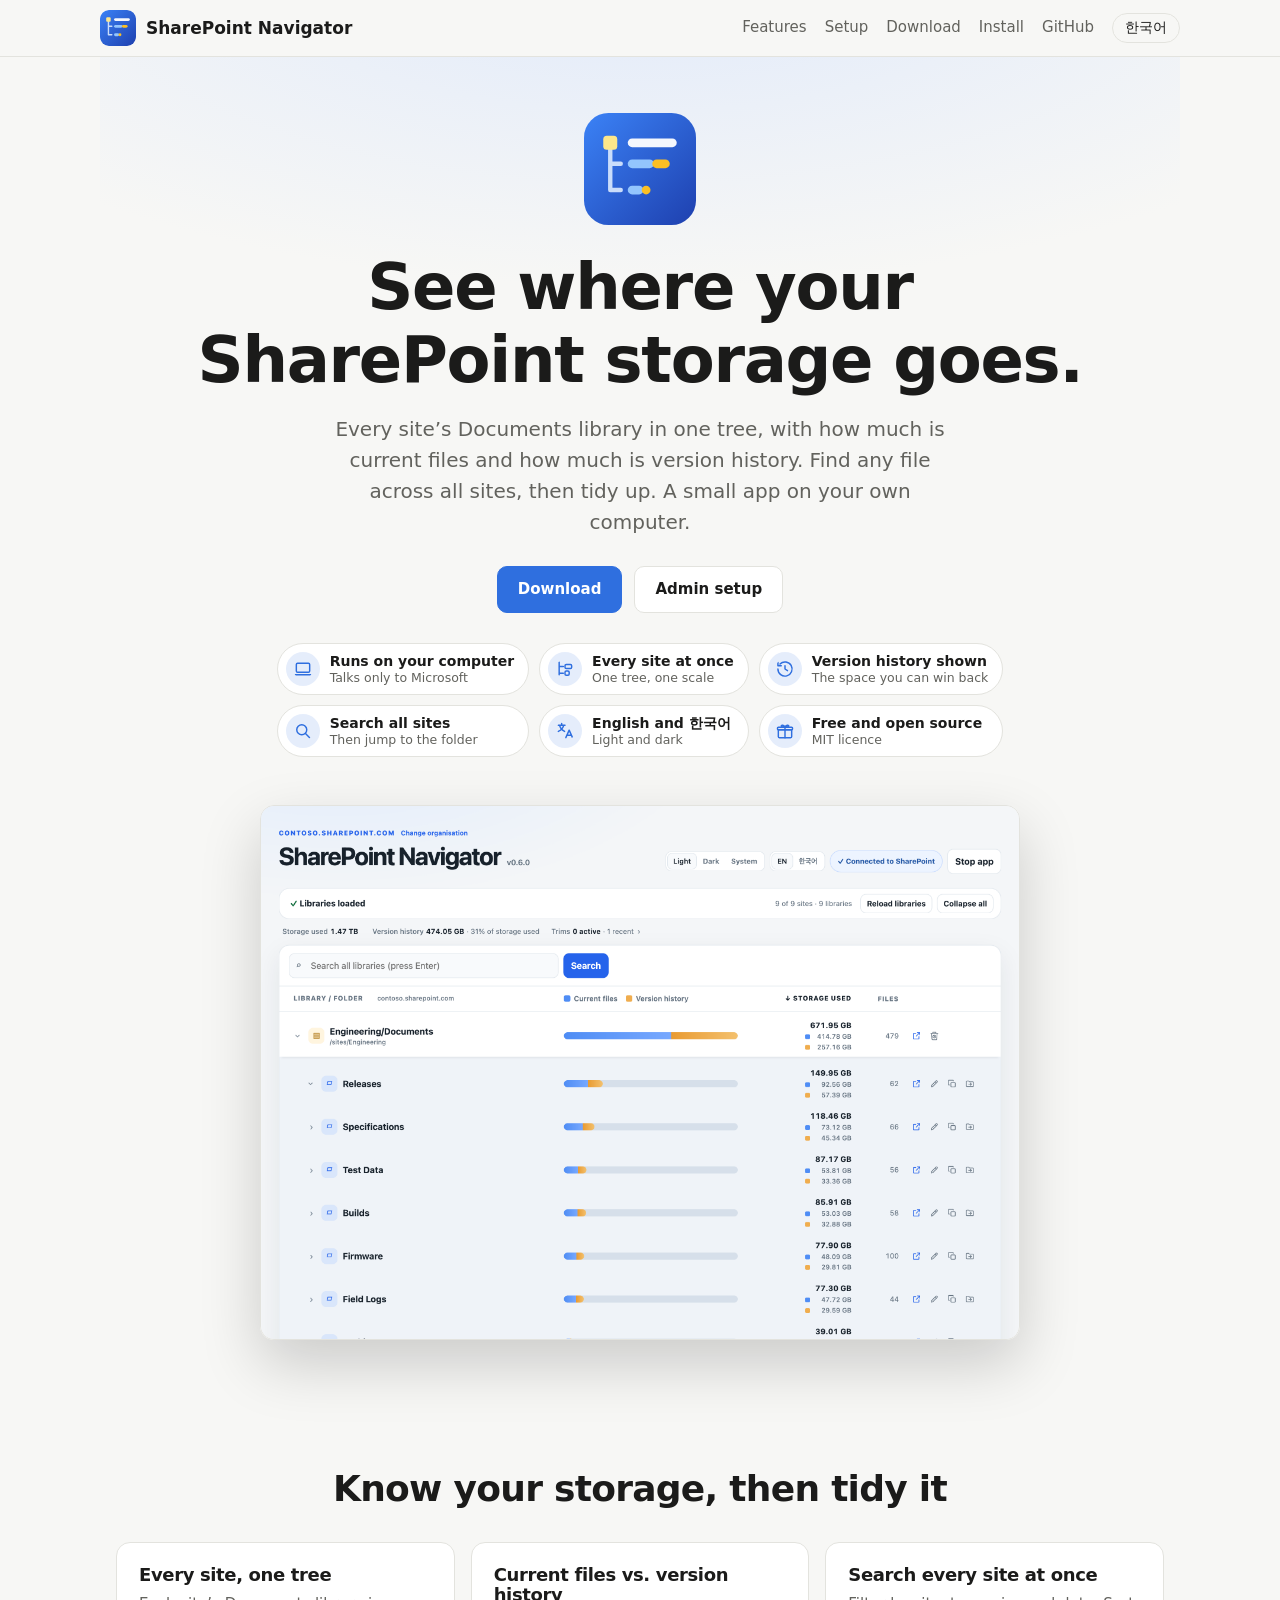
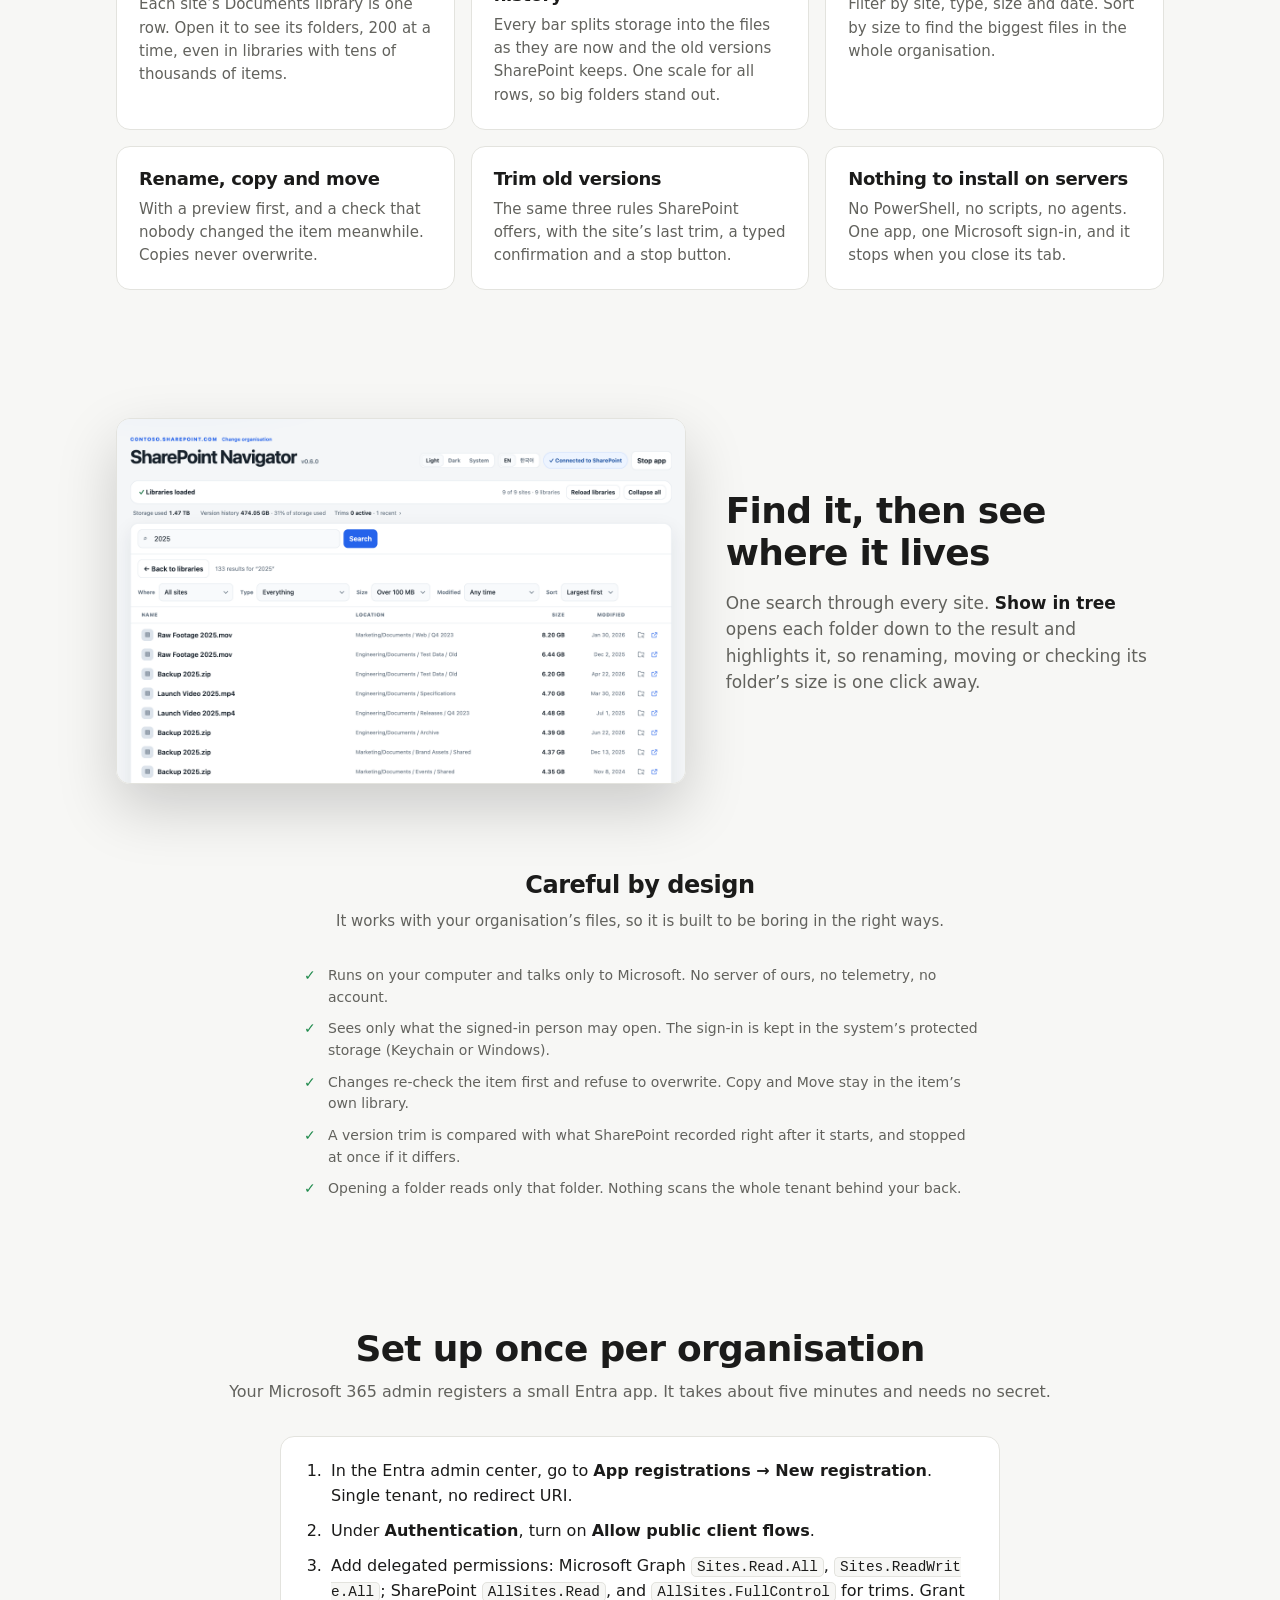
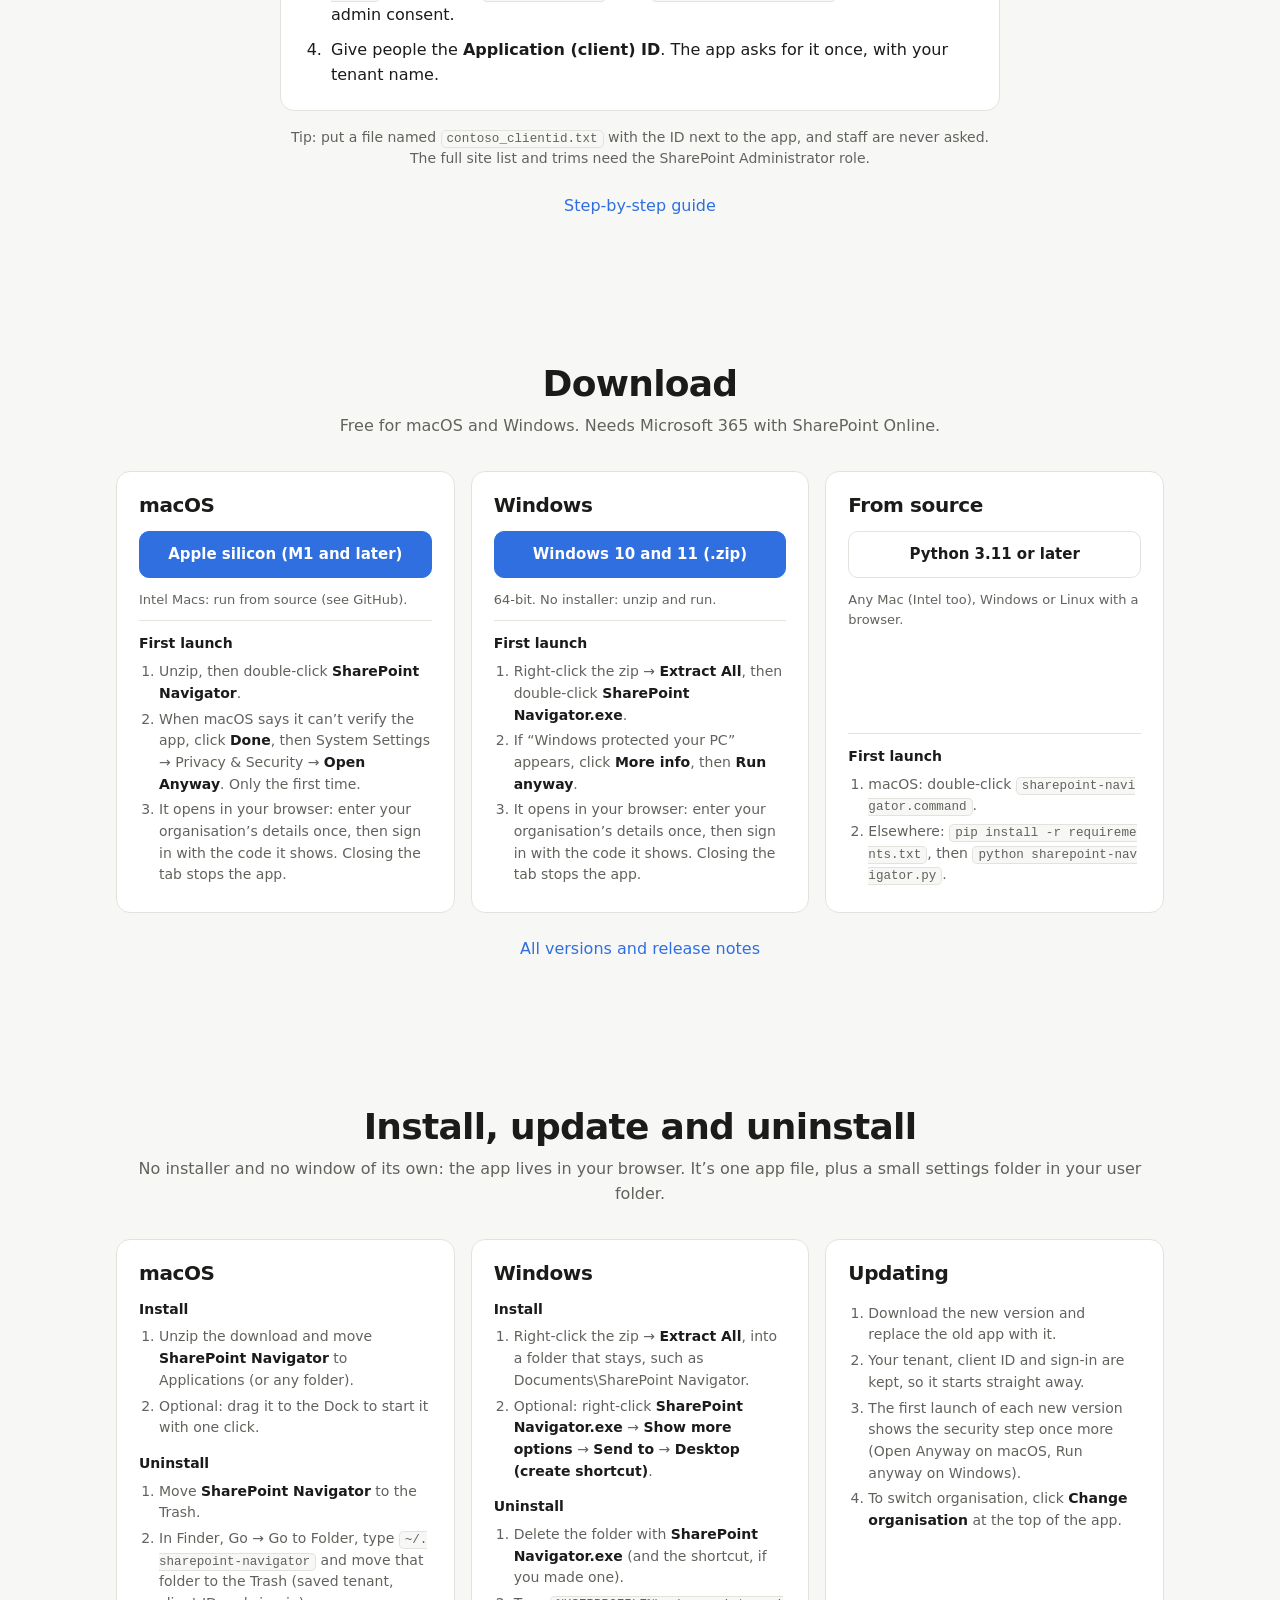
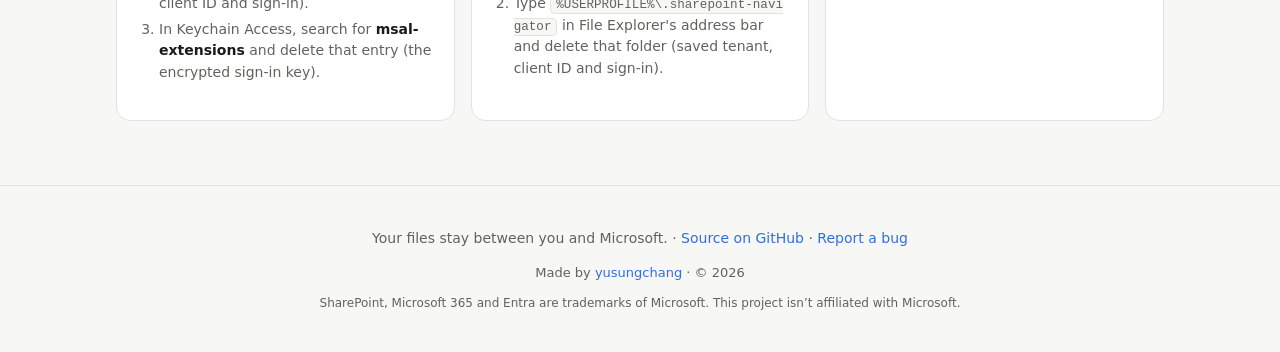
==== site/index.html @ 87d48cab "0.6.0: no terminal window; setup and sign-in in the browser; app icons The server starts first and s" ====
<!doctype html>
<html lang="en">
<head>
  <meta charset="utf-8">
  <meta name="viewport" content="width=device-width, initial-scale=1">
  <title>SharePoint Navigator — See where your SharePoint storage goes</title>
  <meta name="description" content="A free app for Microsoft 365 admins, for macOS and Windows. Browse every site's Documents library as one tree, see how much is version history, search all sites at once, and tidy up. Runs on your own computer.">
  <meta property="og:title" content="SharePoint Navigator">
  <meta property="og:description" content="See where your SharePoint storage goes.">
  <meta property="og:image" content="shots/tree.png">
  <link rel="icon" href="icon.svg" type="image/svg+xml">
  <link rel="apple-touch-icon" href="icon.png">
  <link rel="stylesheet" href="style.css">
</head>
<body>
  <!-- Text in two languages: each element carries its English text, and site.js swaps in Korean
       from its table when the visitor's language is Korean or they choose it. Light and dark
       follow the visitor's system, screenshots included (<picture> sources). -->
  <header class="top">
    <a class="brand" href="#">
      <img src="icon.svg" alt="" width="36" height="36">
      <span>SharePoint Navigator</span>
    </a>
    <nav>
      <a href="#features" data-t="nav.features">Features</a>
      <a href="#setup" data-t="nav.setup">Setup</a>
      <a href="#download" data-t="nav.download">Download</a>
      <a href="#install" data-t="nav.install">Install</a>
      <a href="https://github.com/yusungchang/sharepoint-navigator">GitHub</a>
      <button id="lang" class="lang" type="button" aria-label="Language">한국어</button>
    </nav>
  </header>

  <main>
    <section class="hero">
      <img class="hero-icon" src="icon.svg" alt="" width="112" height="112">
      <h1 data-t="hero.title">See where your<br>SharePoint storage goes.</h1>
      <p class="lead" data-t="hero.lead">Every site’s Documents library in one tree, with how much is current files and how much is version history. Find any file across all sites, then tidy up. A small app on your own computer.</p>
      <div class="cta">
        <a id="primary" class="button primary" href="#download"><span id="primary-label" data-t="hero.download">Download</span></a>
        <a class="button" href="#setup" data-t="hero.setup">Admin setup</a>
      </div>
      <p id="version" class="version" hidden></p>
      <div class="badges">
        <a class="badge" href="#privacy">
          <svg viewBox="0 0 24 24" aria-hidden="true"><rect x="4" y="5" width="16" height="11" rx="1.5"/><path d="M2.5 19h19"/></svg>
          <span><b data-t="b1.label">Runs on your computer</b><small data-t="b1.sub">Talks only to Microsoft</small></span>
        </a>
        <a class="badge" href="#features">
          <svg viewBox="0 0 24 24" aria-hidden="true"><path d="M5 4v15M5 9h5M5 17h5"/><rect x="12" y="6.5" width="8" height="5" rx="1.5"/><rect x="12" y="14.5" width="5" height="5" rx="1.5"/></svg>
          <span><b data-t="b2.label">Every site at once</b><small data-t="b2.sub">One tree, one scale</small></span>
        </a>
        <a class="badge" href="#features">
          <svg viewBox="0 0 24 24" aria-hidden="true"><path d="M3.5 12a8.5 8.5 0 1 0 2.5-6"/><path d="M3.5 4v4h4"/><path d="M12 8v4l3 2"/></svg>
          <span><b data-t="b3.label">Version history shown</b><small data-t="b3.sub">The space you can win back</small></span>
        </a>
        <a class="badge" href="#search">
          <svg viewBox="0 0 24 24" aria-hidden="true"><circle cx="10.5" cy="10.5" r="6"/><path d="M15 15l5 5"/></svg>
          <span><b data-t="b4.label">Search all sites</b><small data-t="b4.sub">Then jump to the folder</small></span>
        </a>
        <div class="badge">
          <svg viewBox="0 0 24 24" aria-hidden="true"><path d="M4 5h8M8 3v2M5.5 5c.5 3 3 6 6 7.5M10.5 5c-.6 3-3 6-6.5 7.5"/><path d="M13 20l4-9 4 9M14.5 17h5"/></svg>
          <span><b data-t="b5.label">English and 한국어</b><small data-t="b5.sub">Light and dark</small></span>
        </div>
        <a class="badge" href="https://github.com/yusungchang/sharepoint-navigator">
          <svg viewBox="0 0 24 24" aria-hidden="true"><rect x="4" y="10.5" width="16" height="9.5" rx="1"/><rect x="3" y="7.5" width="18" height="3" rx="1"/><path d="M12 7.5V20"/><path d="M12 7.5C10.8 4.6 7.5 4.3 7.5 6.1C7.5 7.4 10 7.5 12 7.5C14 7.5 16.5 7.4 16.5 6.1C16.5 4.3 13.2 4.6 12 7.5z"/></svg>
          <span><b data-t="b6.label">Free and open source</b><small data-t="b6.sub">MIT licence</small></span>
        </a>
      </div>
      <figure class="shot hero-shot">
        <picture>
          <source id="shot-tree-dark" srcset="shots/tree-dark.png" media="(prefers-color-scheme: dark)">
          <img id="shot-tree" src="shots/tree.png" alt="SharePoint Navigator with one library opened: each folder's storage split into current files and version history" width="2560" height="1800">
        </picture>
      </figure>
    </section>

    <section id="features" class="features">
      <h2 data-t="features.title">Know your storage, then tidy it</h2>
      <div class="grid">
        <article>
          <h3 data-t="f1.title">Every site, one tree</h3>
          <p data-t="f1.text">Each site’s Documents library is one row. Open it to see its folders, 200 at a time, even in libraries with tens of thousands of items.</p>
        </article>
        <article>
          <h3 data-t="f2.title">Current files vs. version history</h3>
          <p data-t="f2.text">Every bar splits storage into the files as they are now and the old versions SharePoint keeps. One scale for all rows, so big folders stand out.</p>
        </article>
        <article>
          <h3 data-t="f3.title">Search every site at once</h3>
          <p data-t="f3.text">Filter by site, type, size and date. Sort by size to find the biggest files in the whole organisation.</p>
        </article>
        <article>
          <h3 data-t="f4.title">Rename, copy and move</h3>
          <p data-t="f4.text">With a preview first, and a check that nobody changed the item meanwhile. Copies never overwrite.</p>
        </article>
        <article>
          <h3 data-t="f5.title">Trim old versions</h3>
          <p data-t="f5.text">The same three rules SharePoint offers, with the site’s last trim, a typed confirmation and a stop button.</p>
        </article>
        <article>
          <h3 data-t="f6.title">Nothing to install on servers</h3>
          <p data-t="f6.text">No PowerShell, no scripts, no agents. One app, one Microsoft sign-in, and it stops when you close its tab.</p>
        </article>
      </div>
    </section>

    <section id="search" class="showcase">
      <figure class="shot">
        <picture>
          <source id="shot-search-dark" srcset="shots/search-dark.png" media="(prefers-color-scheme: dark)">
          <img id="shot-search" src="shots/search.png" alt="Search results across all sites, files over 100 MB sorted by size" width="2560" height="1640">
        </picture>
      </figure>
      <div>
        <h2 data-t="search.title">Find it, then see where it lives</h2>
        <p data-t="search.text">One search through every site. <b>Show in tree</b> opens each folder down to the result and highlights it, so renaming, moving or checking its folder’s size is one click away.</p>
      </div>
    </section>

    <section id="privacy" class="security">
      <h2 data-t="sec.title">Careful by design</h2>
      <p class="sub" data-t="sec.sub">It works with your organisation’s files, so it is built to be boring in the right ways.</p>
      <ul class="checks">
        <li data-t="sec.c1">Runs on your computer and talks only to Microsoft. No server of ours, no telemetry, no account.</li>
        <li data-t="sec.c2">Sees only what the signed-in person may open. The sign-in is kept in the system’s protected storage (Keychain or Windows).</li>
        <li data-t="sec.c3">Changes re-check the item first and refuse to overwrite. Copy and Move stay in the item’s own library.</li>
        <li data-t="sec.c4">A version trim is compared with what SharePoint recorded right after it starts, and stopped at once if it differs.</li>
        <li data-t="sec.c5">Opening a folder reads only that folder. Nothing scans the whole tenant behind your back.</li>
      </ul>
    </section>

    <section id="setup" class="setup">
      <h2 data-t="setup.title">Set up once per organisation</h2>
      <p class="sub" data-t="setup.sub">Your Microsoft 365 admin registers a small Entra app. It takes about five minutes and needs no secret.</p>
      <ol class="setup-steps">
        <li data-t="setup.s1">In the Entra admin center, go to <b>App registrations → New registration</b>. Single tenant, no redirect URI.</li>
        <li data-t="setup.s2">Under <b>Authentication</b>, turn on <b>Allow public client flows</b>.</li>
        <li data-t="setup.s3">Add delegated permissions: Microsoft Graph <code>Sites.Read.All</code>, <code>Sites.ReadWrite.All</code>; SharePoint <code>AllSites.Read</code>, and <code>AllSites.FullControl</code> for trims. Grant admin consent.</li>
        <li data-t="setup.s4">Give people the <b>Application (client) ID</b>. The app asks for it once, with your tenant name.</li>
      </ol>
      <p class="setup-note" data-t="setup.note">Tip: put a file named <code>contoso_clientid.txt</code> with the ID next to the app, and staff are never asked. The full site list and trims need the SharePoint Administrator role.</p>
      <p class="all"><a href="https://github.com/yusungchang/sharepoint-navigator#set-up-the-entra-app-once-per-organisation" data-t="setup.more">Step-by-step guide</a></p>
    </section>

    <section id="download" class="download">
      <h2 data-t="download.title">Download</h2>
      <p class="sub" data-t="download.sub">Free for macOS and Windows. Needs Microsoft 365 with SharePoint Online.</p>
      <div class="platforms">
        <article id="mac">
          <h3>macOS</h3>
          <a class="button primary dl" href="https://github.com/yusungchang/sharepoint-navigator/releases/latest/download/SharePoint-Navigator-macOS-AppleSilicon.zip" data-t="dl.mac">Apple silicon (M1 and later)</a>
          <p class="note" data-t="dl.macNote">Intel Macs: run from source (see GitHub).</p>
          <div class="steps" data-os="mac">
            <h4 data-t="first.title">First launch</h4>
            <ol>
              <li data-t="first.mac1">Unzip, then double-click <b>SharePoint Navigator</b>.</li>
              <li data-t="first.mac2">When macOS says it can’t verify the app, click <b>Done</b>, then System Settings → Privacy &amp; Security → <b>Open Anyway</b>. Only the first time.</li>
              <li data-t="first.both">It opens in your browser: enter your organisation’s details once, then sign in with the code it shows. Closing the tab stops the app.</li>
            </ol>
          </div>
        </article>
        <article id="windows">
          <h3>Windows</h3>
          <a class="button primary dl" href="https://github.com/yusungchang/sharepoint-navigator/releases/latest/download/SharePoint-Navigator-Windows.zip" data-t="dl.win">Windows 10 and 11 (.zip)</a>
          <p class="note" data-t="dl.winNote">64-bit. No installer: unzip and run.</p>
          <div class="steps" data-os="windows">
            <h4 data-t="first.title">First launch</h4>
            <ol>
              <li data-t="first.win1">Right-click the zip → <b>Extract All</b>, then double-click <b>SharePoint Navigator.exe</b>.</li>
              <li data-t="first.win2">If “Windows protected your PC” appears, click <b>More info</b>, then <b>Run anyway</b>.</li>
              <li data-t="first.both">It opens in your browser: enter your organisation’s details once, then sign in with the code it shows. Closing the tab stops the app.</li>
            </ol>
          </div>
        </article>
        <article id="source">
          <h3 data-t="dl.sourceTitle">From source</h3>
          <a class="button" href="https://github.com/yusungchang/sharepoint-navigator#run-from-source" data-t="dl.source">Python 3.11 or later</a>
          <p class="note" data-t="dl.sourceNote">Any Mac (Intel too), Windows or Linux with a browser.</p>
          <div class="steps">
            <h4 data-t="first.title">First launch</h4>
            <ol>
              <li data-t="first.src1">macOS: double-click <code>sharepoint-navigator.command</code>.</li>
              <li data-t="first.src2">Elsewhere: <code>pip install -r requirements.txt</code>, then <code>python sharepoint-navigator.py</code>.</li>
            </ol>
          </div>
        </article>
      </div>
      <p class="all"><a href="https://github.com/yusungchang/sharepoint-navigator/releases" data-t="download.all">All versions and release notes</a></p>
    </section>

    <!-- Install, update, uninstall: there is no installer, so these are plain file steps. -->
    <section id="install" class="install">
      <h2 data-t="inst.title">Install, update and uninstall</h2>
      <p class="sub" data-t="inst.sub">No installer and no window of its own: the app lives in your browser. It’s one app file, plus a small settings folder in your user folder.</p>
      <div class="platforms">
        <article>
          <h3>macOS</h3>
          <div class="steps">
            <h4 data-t="inst.install">Install</h4>
            <ol>
              <li data-t="inst.mac1">Unzip the download and move <b>SharePoint Navigator</b> to Applications (or any folder).</li>
              <li data-t="inst.mac2">Optional: drag it to the Dock to start it with one click.</li>
            </ol>
            <h4 data-t="inst.uninstall">Uninstall</h4>
            <ol>
              <li data-t="inst.mac3">Move <b>SharePoint Navigator</b> to the Trash.</li>
              <li data-t="inst.mac4">In Finder, Go → Go to Folder, type <code>~/.sharepoint-navigator</code> and move that folder to the Trash (saved tenant, client ID and sign-in).</li>
              <li data-t="inst.mac5">In Keychain Access, search for <b>msal-extensions</b> and delete that entry (the encrypted sign-in key).</li>
            </ol>
          </div>
        </article>
        <article>
          <h3>Windows</h3>
          <div class="steps">
            <h4 data-t="inst.install">Install</h4>
            <ol>
              <li data-t="inst.win1">Right-click the zip → <b>Extract All</b>, into a folder that stays, such as Documents\SharePoint Navigator.</li>
              <li data-t="inst.win2">Optional: right-click <b>SharePoint Navigator.exe</b> → <b>Show more options</b> → <b>Send to</b> → <b>Desktop (create shortcut)</b>.</li>
            </ol>
            <h4 data-t="inst.uninstall">Uninstall</h4>
            <ol>
              <li data-t="inst.win3">Delete the folder with <b>SharePoint Navigator.exe</b> (and the shortcut, if you made one).</li>
              <li data-t="inst.win4">Type <code>%USERPROFILE%\.sharepoint-navigator</code> in File Explorer's address bar and delete that folder (saved tenant, client ID and sign-in).</li>
            </ol>
          </div>
        </article>
        <article>
          <h3 data-t="inst.updateTitle">Updating</h3>
          <div class="steps">
            <ol>
              <li data-t="inst.up1">Download the new version and replace the old app with it.</li>
              <li data-t="inst.up2">Your tenant, client ID and sign-in are kept, so it starts straight away.</li>
              <li data-t="inst.up3">The first launch of each new version shows the security step once more (Open Anyway on macOS, Run anyway on Windows).</li>
              <li data-t="inst.up4">To switch organisation, click <b>Change organisation</b> at the top of the app.</li>
            </ol>
          </div>
        </article>
      </div>
    </section>
  </main>

  <footer>
    <p><span data-t="footer.text">Your files stay between you and Microsoft.</span> · <a href="https://github.com/yusungchang/sharepoint-navigator" data-t="footer.source">Source on GitHub</a> · <a href="https://github.com/yusungchang/sharepoint-navigator/issues/new" data-t="footer.bug">Report a bug</a></p>
    <p class="author"><span data-t="footer.author">Made by</span> <a href="https://www.linkedin.com/in/yusungchang/" rel="author">yusungchang</a> · © 2026</p>
    <p class="fine" data-t="footer.tm">SharePoint, Microsoft 365 and Entra are trademarks of Microsoft. This project isn’t affiliated with Microsoft.</p>
  </footer>

  <!-- Shown after a download link is clicked: the download starts, and this says what comes next. -->
  <dialog id="after" class="after">
    <h3 data-t="after.title">Your download has started</h3>
    <p class="sub-left" data-t="after.text">The app isn’t signed with a paid certificate yet, so the first time you open it:</p>
    <div id="after-steps"></div>
    <form method="dialog"><button class="button primary" data-t="after.close">Got it</button></form>
  </dialog>

  <script src="site.js"></script>
</body>
</html>
---- site/style.css ----
/* SharePoint Navigator product page. Same design as the PDF Epsilon page; light and dark follow the system. */
:root {
  --bg: #f7f7f5;
  --panel: #ffffff;
  --ink: #1b1b1a;
  --muted: #62625d;
  --line: #e3e3de;
  --accent: #2f6fdf;
  --accent-ink: #ffffff;
  --good: #1f8a4c;
  --hero: radial-gradient(1200px 500px at 50% -120px, #dfe9fb 0%, transparent 70%);
  color-scheme: light;
}
@media (prefers-color-scheme: dark) {
  :root {
    --bg: #131312;
    --panel: #1d1d1c;
    --ink: #ededea;
    --muted: #a3a39d;
    --line: #2f2f2d;
    --accent: #6a9cf5;
    --accent-ink: #0d1424;
    --good: #4cc27f;
    --hero: radial-gradient(1200px 500px at 50% -120px, #1b2740 0%, transparent 70%);
    color-scheme: dark;
  }
}

* { box-sizing: border-box; }
html { scroll-behavior: smooth; }
body {
  margin: 0; background: var(--bg); color: var(--ink);
  font: 16px/1.55 -apple-system, BlinkMacSystemFont, "Segoe UI", system-ui, "Apple SD Gothic Neo", "Malgun Gothic", Ubuntu, sans-serif;
  -webkit-font-smoothing: antialiased;
}
/* Korean wraps between words, not inside them. */
:lang(ko) { word-break: keep-all; overflow-wrap: break-word; }
a { color: var(--accent); text-decoration: none; }
a:hover { text-decoration: underline; }
code { font: 0.9em ui-monospace, SFMono-Regular, Menlo, Consolas, monospace; background: var(--bg); border: 1px solid var(--line); border-radius: 5px; padding: 1px 5px; word-break: break-all; }

.top {
  position: sticky; top: 0; z-index: 10; display: flex; align-items: center; justify-content: space-between;
  padding: 10px max(16px, calc((100vw - 1080px) / 2)); background: color-mix(in srgb, var(--bg) 85%, transparent);
  backdrop-filter: saturate(1.4) blur(12px); -webkit-backdrop-filter: saturate(1.4) blur(12px); border-bottom: 1px solid var(--line);
}
.brand { display: flex; align-items: center; gap: 10px; color: var(--ink); font-weight: 650; font-size: 17px; }
.brand:hover { text-decoration: none; }
.top nav { display: flex; align-items: center; gap: 18px; font-size: 15px; }
.top nav a { color: var(--muted); }
.top nav a:hover { color: var(--ink); text-decoration: none; }
.lang {
  font: inherit; font-size: 14px; color: var(--ink); background: none; border: 1px solid var(--line);
  border-radius: 999px; padding: 3px 12px; cursor: pointer;
}
.lang:hover { border-color: var(--accent); }

main { max-width: 1080px; margin: 0 auto; padding: 0 16px; }
section { padding: 64px 0; }
h1, h2, h3 { letter-spacing: -0.02em; line-height: 1.15; }
h2 { font-size: clamp(26px, 4vw, 36px); margin: 0 0 10px; text-align: center; }
.sub { color: var(--muted); text-align: center; margin: 0 0 32px; }

.hero { text-align: center; padding-top: 56px; background: var(--hero); margin: 0 -16px; padding-left: 16px; padding-right: 16px; }
.hero-icon { width: 112px; height: 112px; }
.hero h1 { font-size: clamp(36px, 6.5vw, 64px); margin: 18px 0 16px; }
.lead { font-size: clamp(17px, 2.2vw, 20px); color: var(--muted); max-width: 640px; margin: 0 auto 28px; }
.cta { display: flex; gap: 12px; justify-content: center; flex-wrap: wrap; }
.button {
  display: inline-flex; align-items: center; justify-content: center; gap: 8px; padding: 11px 20px; border-radius: 10px;
  border: 1px solid var(--line); background: var(--panel); color: var(--ink); font-weight: 600; font-size: 15px;
}
.button:hover { text-decoration: none; border-color: var(--accent); }
.button.primary { background: var(--accent); border-color: var(--accent); color: var(--accent-ink); }
.button.primary:hover { filter: brightness(1.08); }
.version { color: var(--muted); font-size: 14px; margin: 14px 0 0; }
/* Six badges: two even rows of three; on narrow screens they wrap freely. */
.badges { display: grid; grid-template-columns: repeat(3, max-content); justify-content: center; gap: 10px; margin: 30px auto 0; }
@media (max-width: 820px) { .badges { display: flex; flex-wrap: wrap; } }
.badge {
  display: flex; align-items: center; gap: 10px; padding: 8px 14px 8px 8px; text-align: left;
  background: var(--panel); border: 1px solid var(--line); border-radius: 999px; color: var(--ink);
}
a.badge:hover { text-decoration: none; border-color: var(--accent); }
.badge svg {
  flex: none; width: 34px; height: 34px; padding: 7px; border-radius: 50%;
  background: color-mix(in srgb, var(--accent) 12%, transparent); color: var(--accent);
  fill: none; stroke: currentColor; stroke-width: 1.75; stroke-linecap: round; stroke-linejoin: round;
}
.badge svg .cut { stroke: color-mix(in srgb, var(--accent) 12%, var(--panel)); stroke-width: 4.5; }
.badge span { display: flex; flex-direction: column; line-height: 1.25; }
.badge b { font-size: 14px; font-weight: 650; }
.badge small { font-size: 12.5px; color: var(--muted); }
.shot { margin: 0; }
.shot img { display: block; width: 100%; height: auto; border-radius: 14px; border: 1px solid var(--line); box-shadow: 0 24px 60px rgba(0, 0, 0, .18); }
.hero-shot { max-width: 760px; margin: 48px auto 0; }

.grid { display: grid; grid-template-columns: repeat(3, minmax(0, 1fr)); gap: 16px; margin-top: 32px; }
.grid article { background: var(--panel); border: 1px solid var(--line); border-radius: 14px; padding: 22px; }
.grid h3 { margin: 0 0 8px; font-size: 18px; }
.grid p { margin: 0; color: var(--muted); font-size: 15px; }

.numbers { display: grid; grid-template-columns: repeat(4, minmax(0, 1fr)); gap: 16px; }
.numbers div { background: var(--panel); border: 1px solid var(--line); border-radius: 14px; padding: 20px; text-align: center; }
.numbers strong { display: block; font-size: 34px; color: var(--good); letter-spacing: -0.02em; font-variant-numeric: tabular-nums; }
.numbers span { color: var(--muted); font-size: 14px; }

/* Supporting evidence, quieter than the sections above it. */
.security { padding-top: 24px; }
.security h2 { font-size: clamp(20px, 2.6vw, 24px); }
.security .sub { font-size: 15px; max-width: 640px; margin-left: auto; margin-right: auto; }
.security .numbers div { padding: 14px; background: transparent; }
.security .numbers strong { color: var(--ink); font-size: 22px; }
.security .numbers span { font-size: 13px; }
.security .checks { font-size: 14px; margin-top: 20px; }
.checks { list-style: none; padding: 0; margin: 28px auto 0; max-width: 680px; display: grid; gap: 10px; }
.checks li { position: relative; padding-left: 28px; color: var(--muted); }
.checks li::before { content: "✓"; position: absolute; left: 4px; color: var(--good); font-weight: 700; }
.showcase { display: grid; grid-template-columns: 1.3fr 1fr; gap: 40px; align-items: center; }
.showcase h2 { text-align: left; }
.showcase p { color: var(--muted); font-size: 17px; }

.platforms { display: grid; grid-template-columns: repeat(3, minmax(0, 1fr)); gap: 16px; }
.platforms article { background: var(--panel); border: 1px solid var(--line); border-radius: 14px; padding: 22px; display: flex; flex-direction: column; gap: 10px; }
.platforms article.mine { border-color: var(--accent); box-shadow: 0 0 0 1px var(--accent); }
.platforms h3 { margin: 0 0 4px; font-size: 20px; }
.platforms .button { width: 100%; }
.note { color: var(--muted); font-size: 13px; margin: 2px 0 0; }
.steps { border-top: 1px solid var(--line); padding-top: 12px; margin-top: auto; font-size: 14px; }
.steps h4 { margin: 0 0 6px; font-size: 14px; }
.steps ol, .after ol { margin: 0; padding-left: 20px; color: var(--muted); }
.steps li, .after li { margin: 4px 0; }
.steps b, .after b { color: var(--ink); }
.after {
  max-width: 460px; width: calc(100% - 32px); border: 1px solid var(--line); border-radius: 16px;
  background: var(--panel); color: var(--ink); padding: 24px; box-shadow: 0 30px 80px rgba(0, 0, 0, .35);
}
.after::backdrop { background: rgba(0, 0, 0, .45); }
.after h3 { margin: 0 0 6px; font-size: 20px; }
.after .sub-left { color: var(--muted); margin: 0 0 14px; font-size: 15px; }
.after ol { font-size: 15px; }
.after form { margin: 20px 0 0; text-align: right; }
details { border-top: 1px solid var(--line); padding-top: 10px; margin-top: auto; font-size: 14px; }
summary { cursor: pointer; font-weight: 600; }
details p { color: var(--muted); margin: 8px 0 0; }
.all { text-align: center; margin-top: 24px; }

.author { margin: 6px 0 0; font-size: 13px; }
footer { border-top: 1px solid var(--line); text-align: center; color: var(--muted); font-size: 14px; padding: 28px 16px 40px; }

@media (max-width: 860px) {
  .grid, .platforms { grid-template-columns: 1fr; }
  .numbers { grid-template-columns: repeat(2, minmax(0, 1fr)); }
  .showcase { grid-template-columns: 1fr; }
  .top nav a:not([href^="https"]) { display: none; }
}
@media (max-width: 480px) {
  .numbers { grid-template-columns: 1fr; }
  .top nav { gap: 12px; }
}

/* ---- SharePoint Navigator additions ---- */
.shot picture { display: block; }
.brand img { border-radius: 9px; }
/* Admin setup: a numbered list in a card, centred like the other sections. */
.setup-steps {
  max-width: 720px; margin: 0 auto; padding: 22px 22px 22px 46px; background: var(--panel);
  border: 1px solid var(--line); border-radius: 14px; display: grid; gap: 10px;
}
.setup-steps li { padding-left: 4px; }
.setup-steps b { font-weight: 650; }
.setup-note { max-width: 720px; margin: 16px auto 0; color: var(--muted); font-size: 14px; text-align: center; }
.download .sub { margin-bottom: 32px; }
.fine { margin: 10px 0 0; font-size: 12px; }
/* Install / uninstall cards: steps start at the top (download cards push them to the bottom). */
.install .steps { border-top: 0; padding-top: 0; margin-top: 0; }
.install .steps h4 + ol { margin-bottom: 14px; }
.showcase b { color: var(--ink); font-weight: 650; }
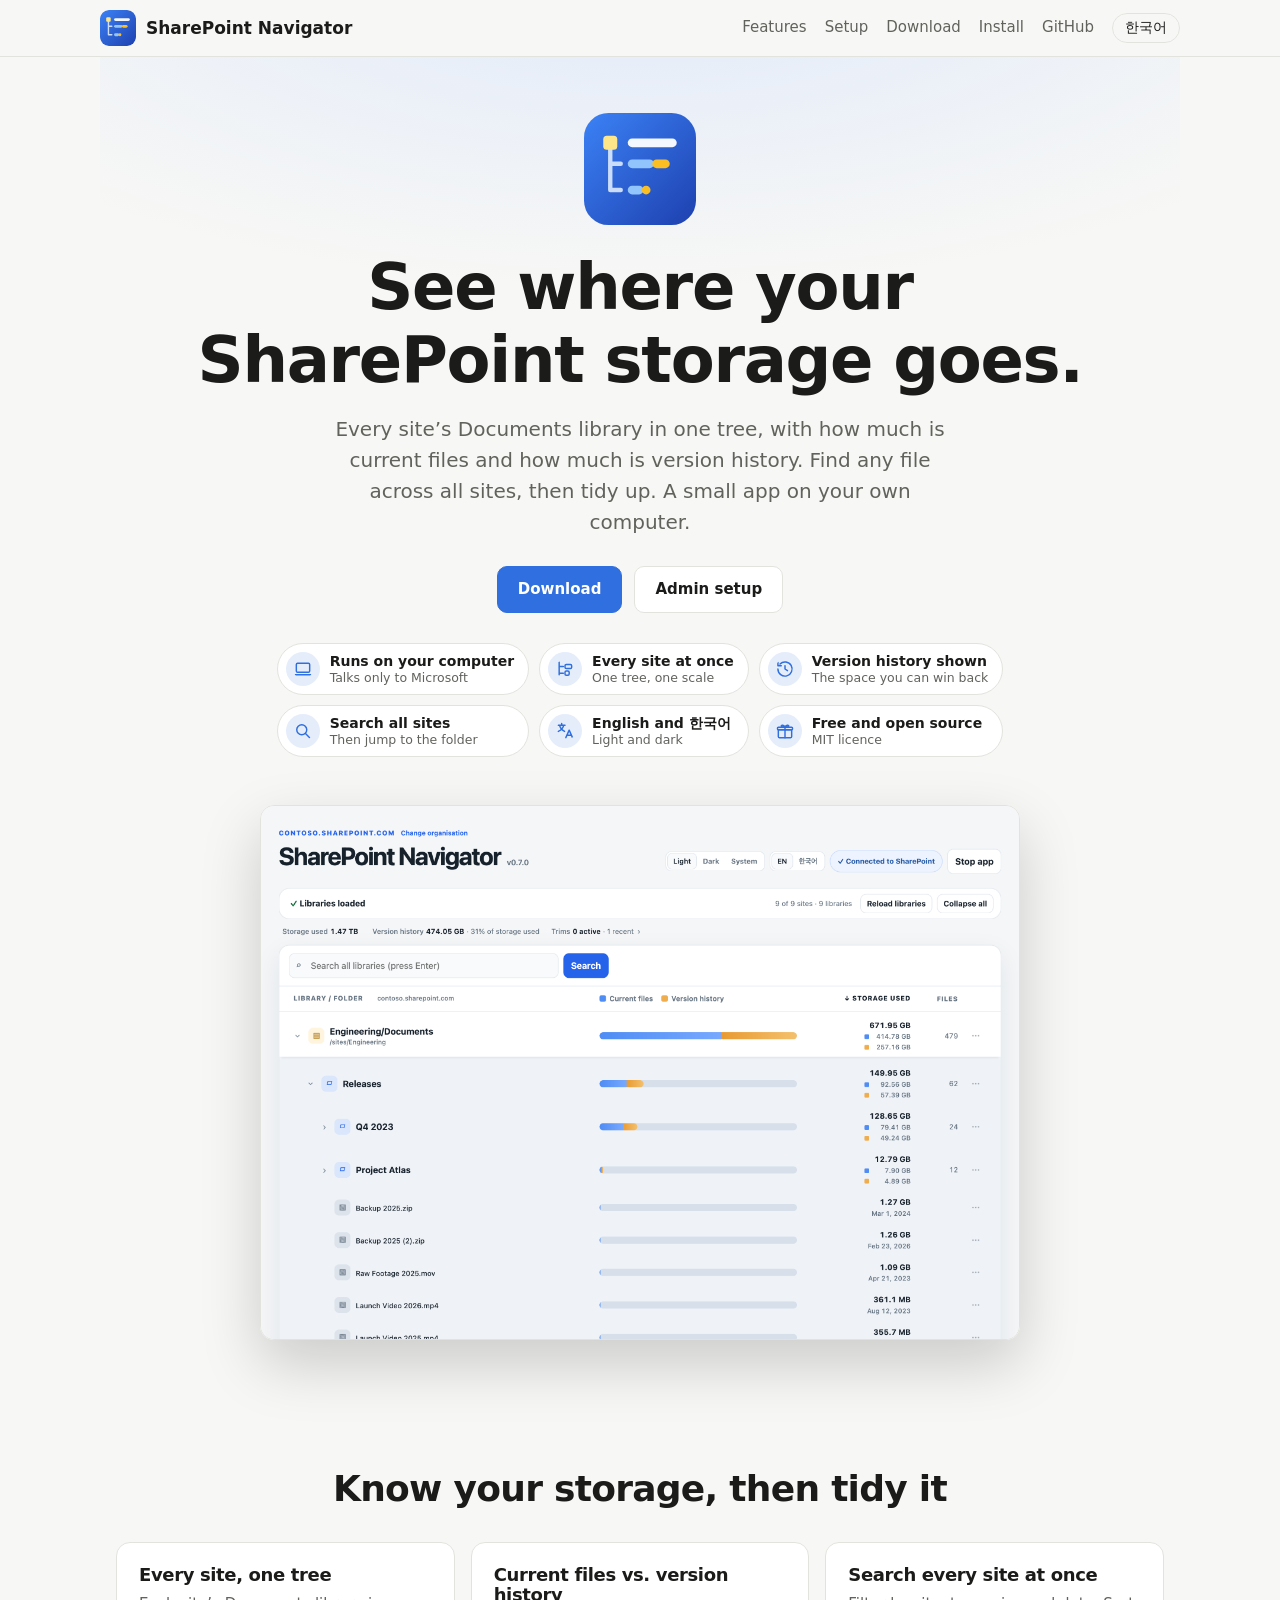
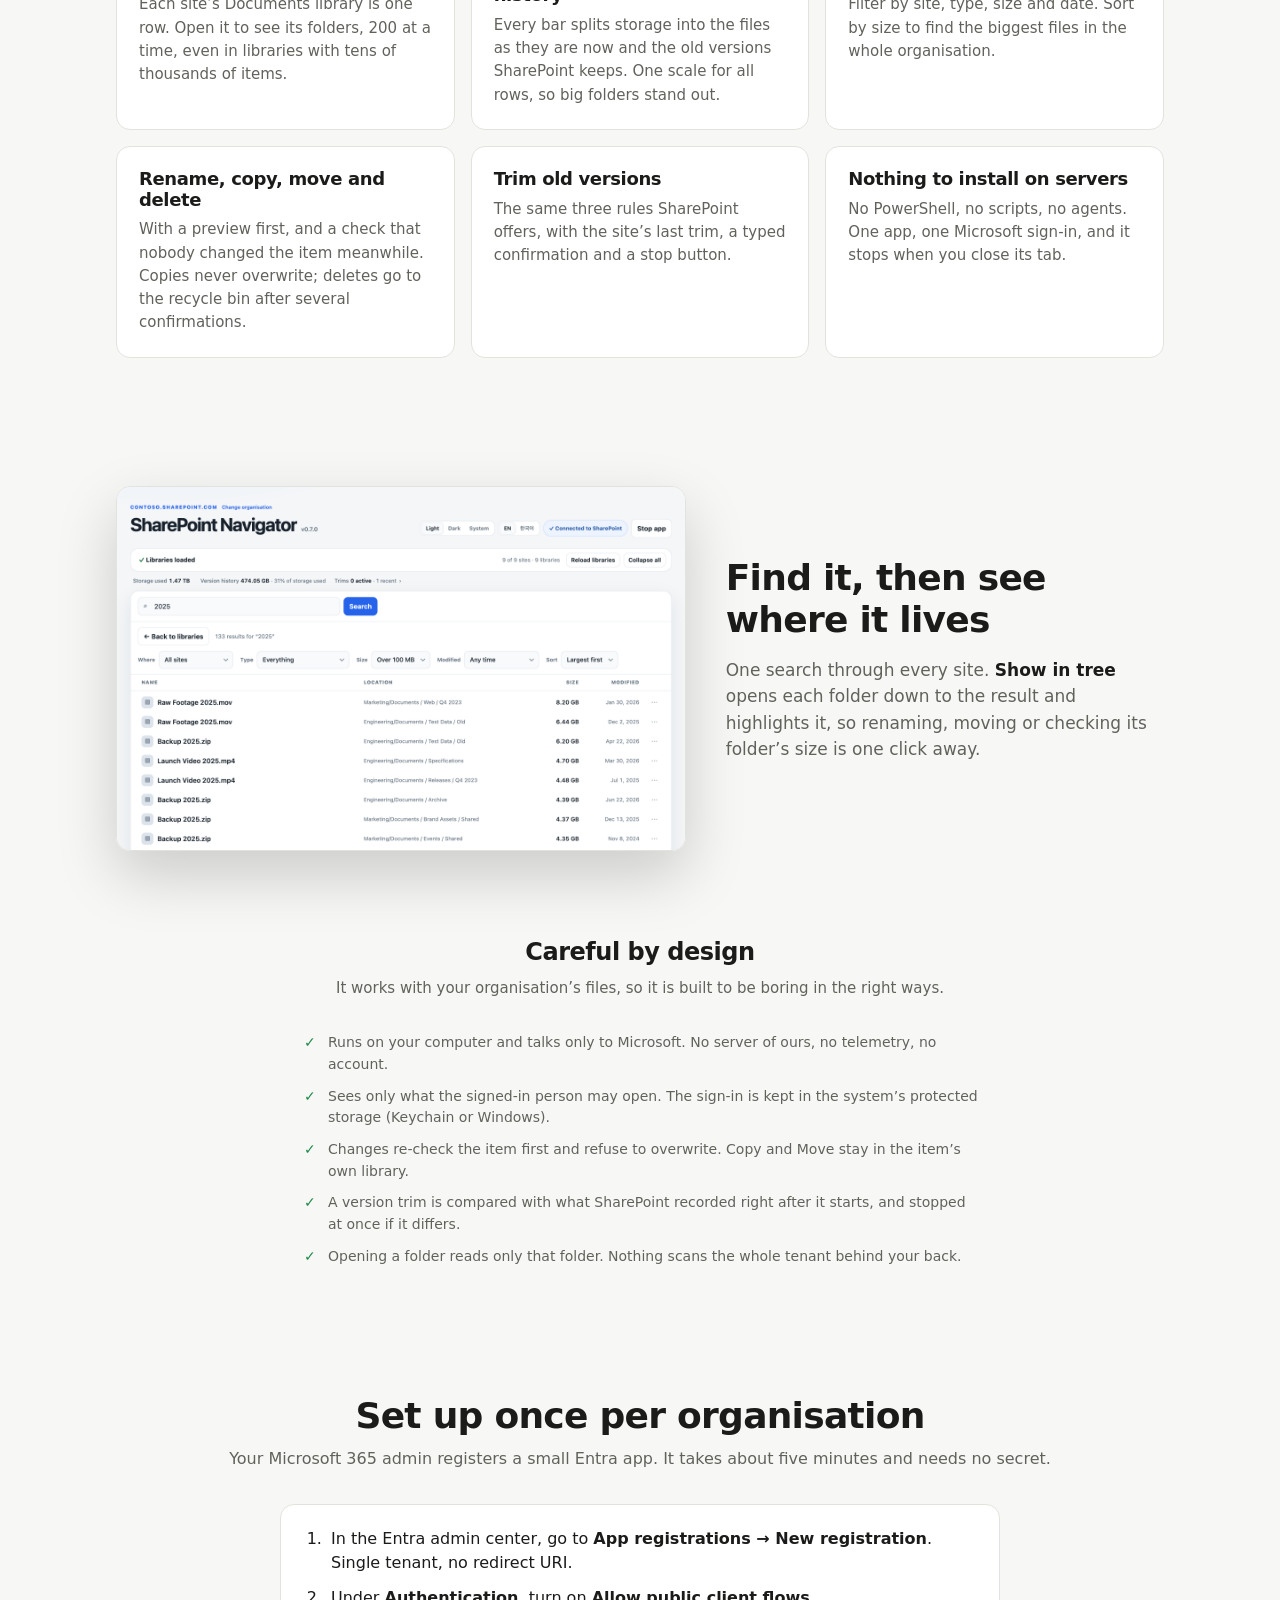
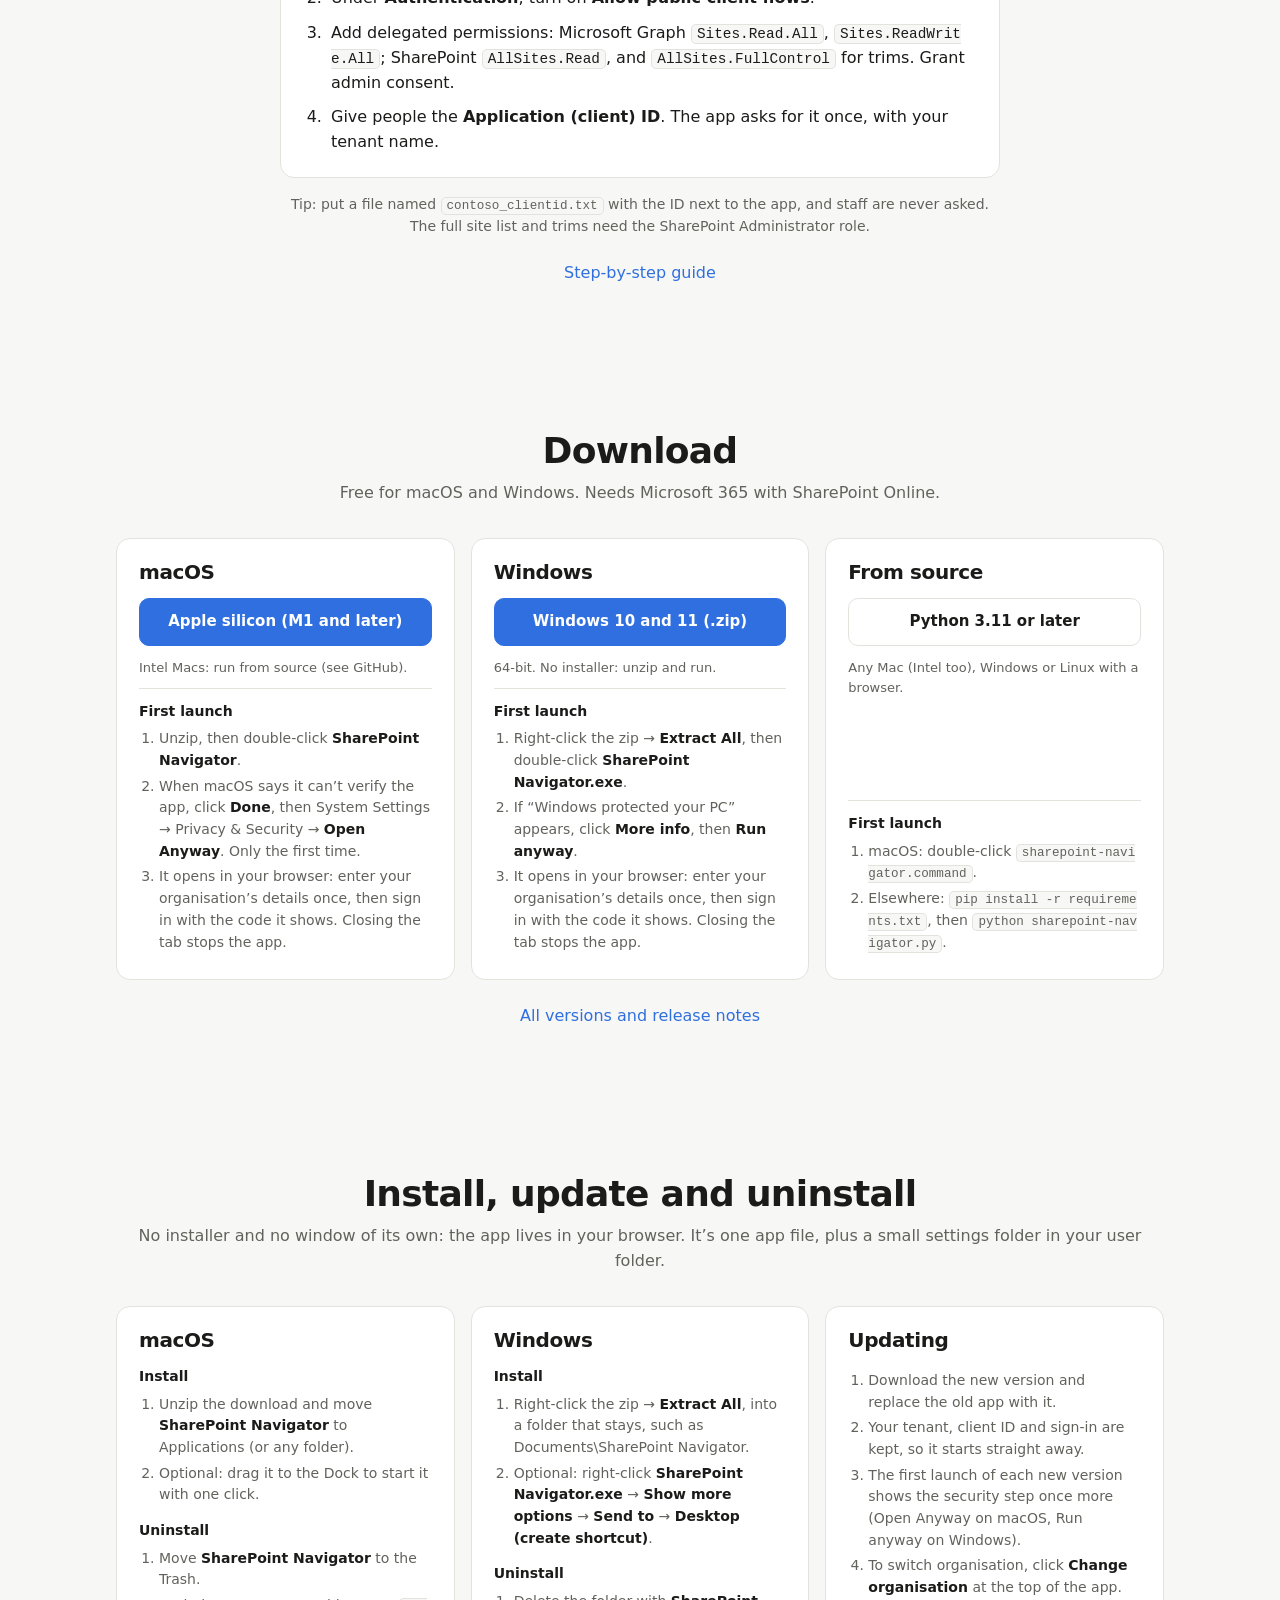
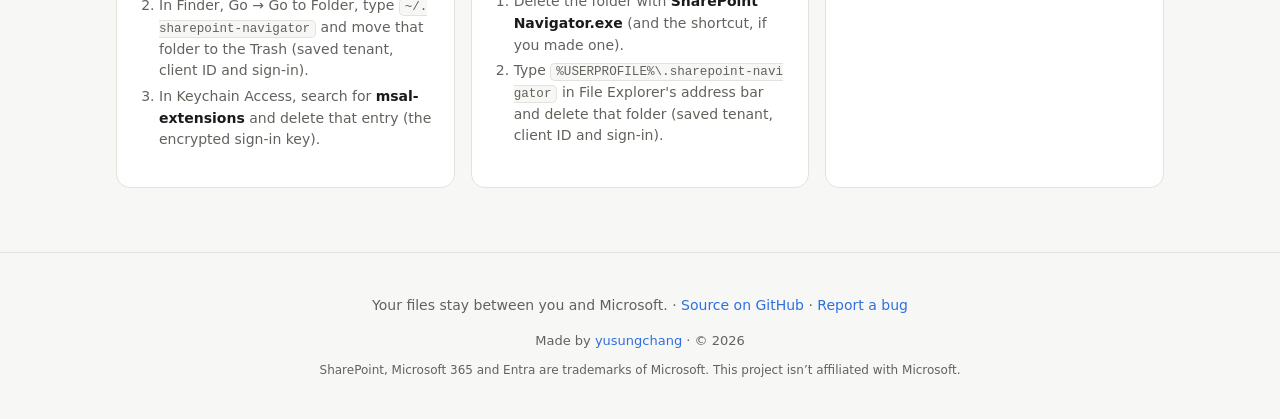
==== commit a631eba5: "0.7.0 + 0.8.0: row menu, file dates, and Delete with many confirmations 0.7.0 (previous session, not" ====
--- a/site/index.html
+++ b/site/index.html
@@ -91,8 +91,8 @@
           <p data-t="f3.text">Filter by site, type, size and date. Sort by size to find the biggest files in the whole organisation.</p>
         </article>
         <article>
-          <h3 data-t="f4.title">Rename, copy and move</h3>
-          <p data-t="f4.text">With a preview first, and a check that nobody changed the item meanwhile. Copies never overwrite.</p>
+          <h3 data-t="f4.title">Rename, copy, move and delete</h3>
+          <p data-t="f4.text">With a preview first, and a check that nobody changed the item meanwhile. Copies never overwrite; deletes go to the recycle bin after several confirmations.</p>
         </article>
         <article>
           <h3 data-t="f5.title">Trim old versions</h3>
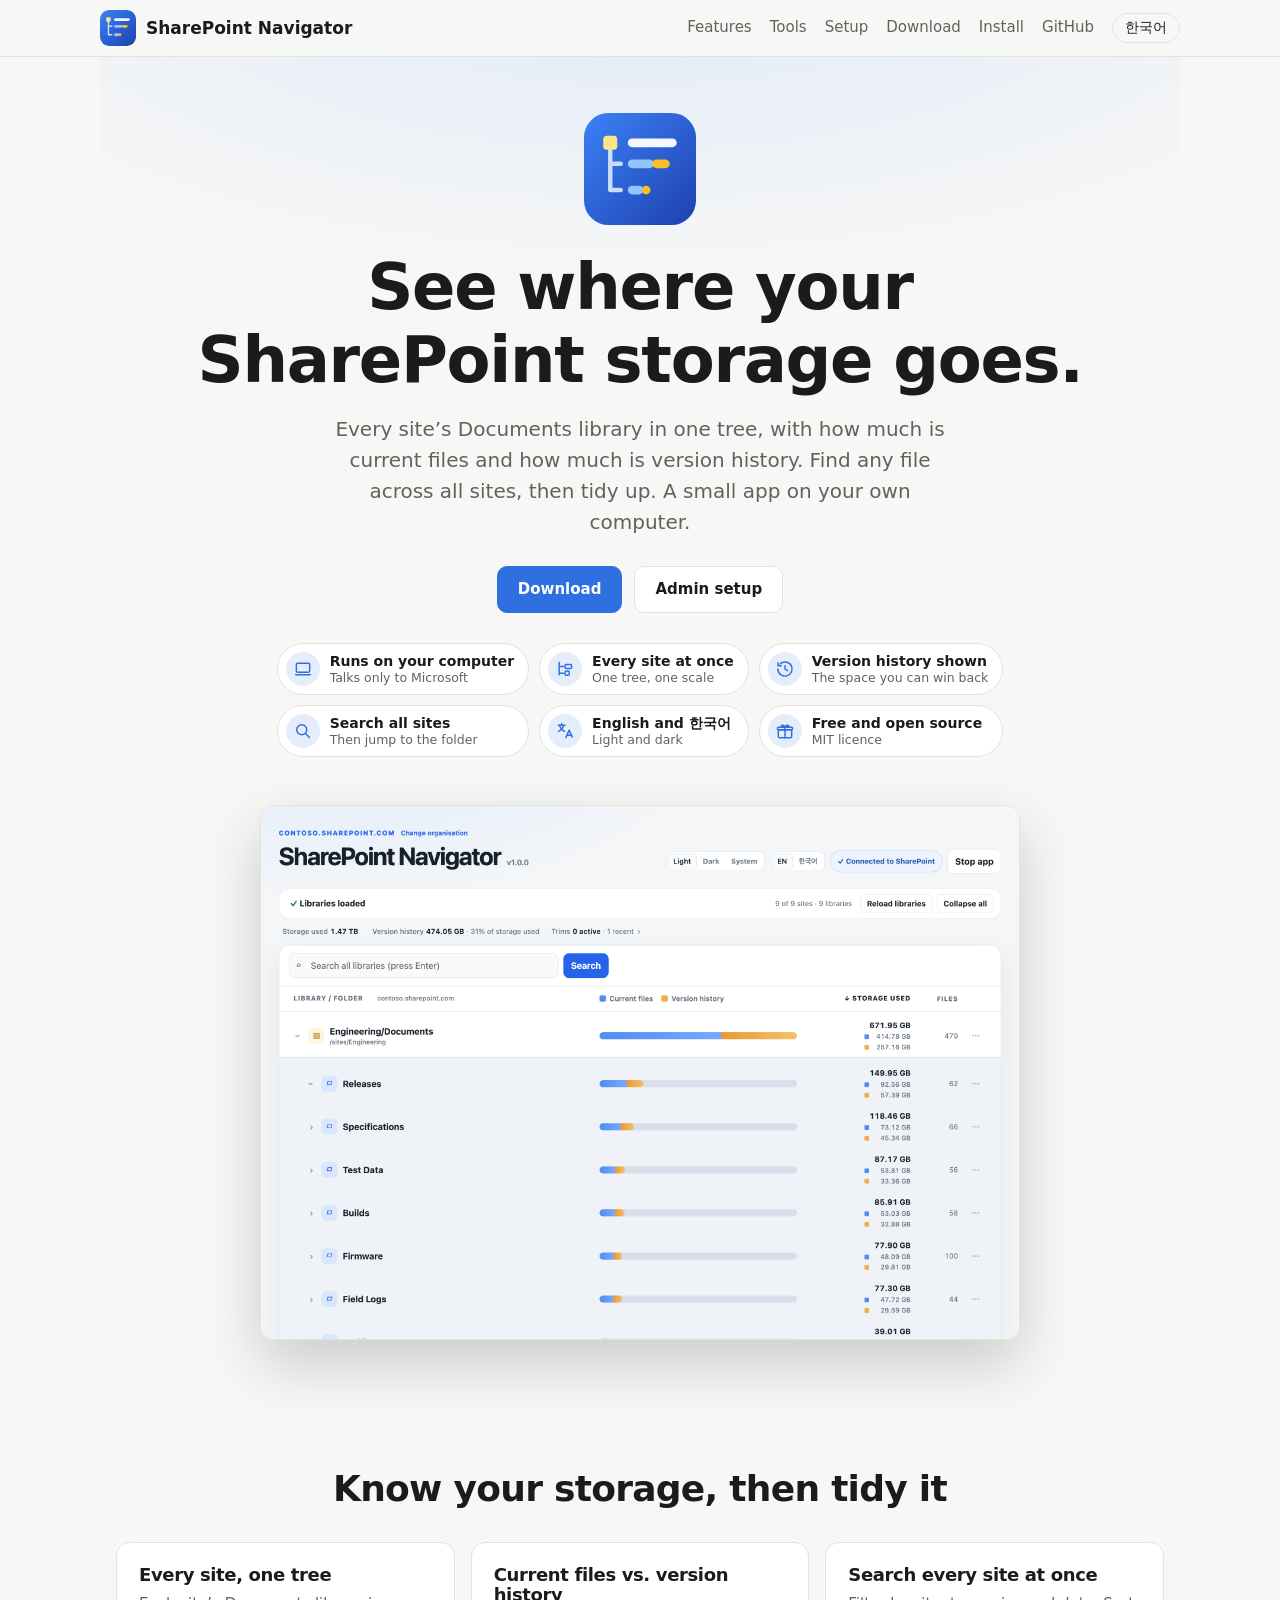
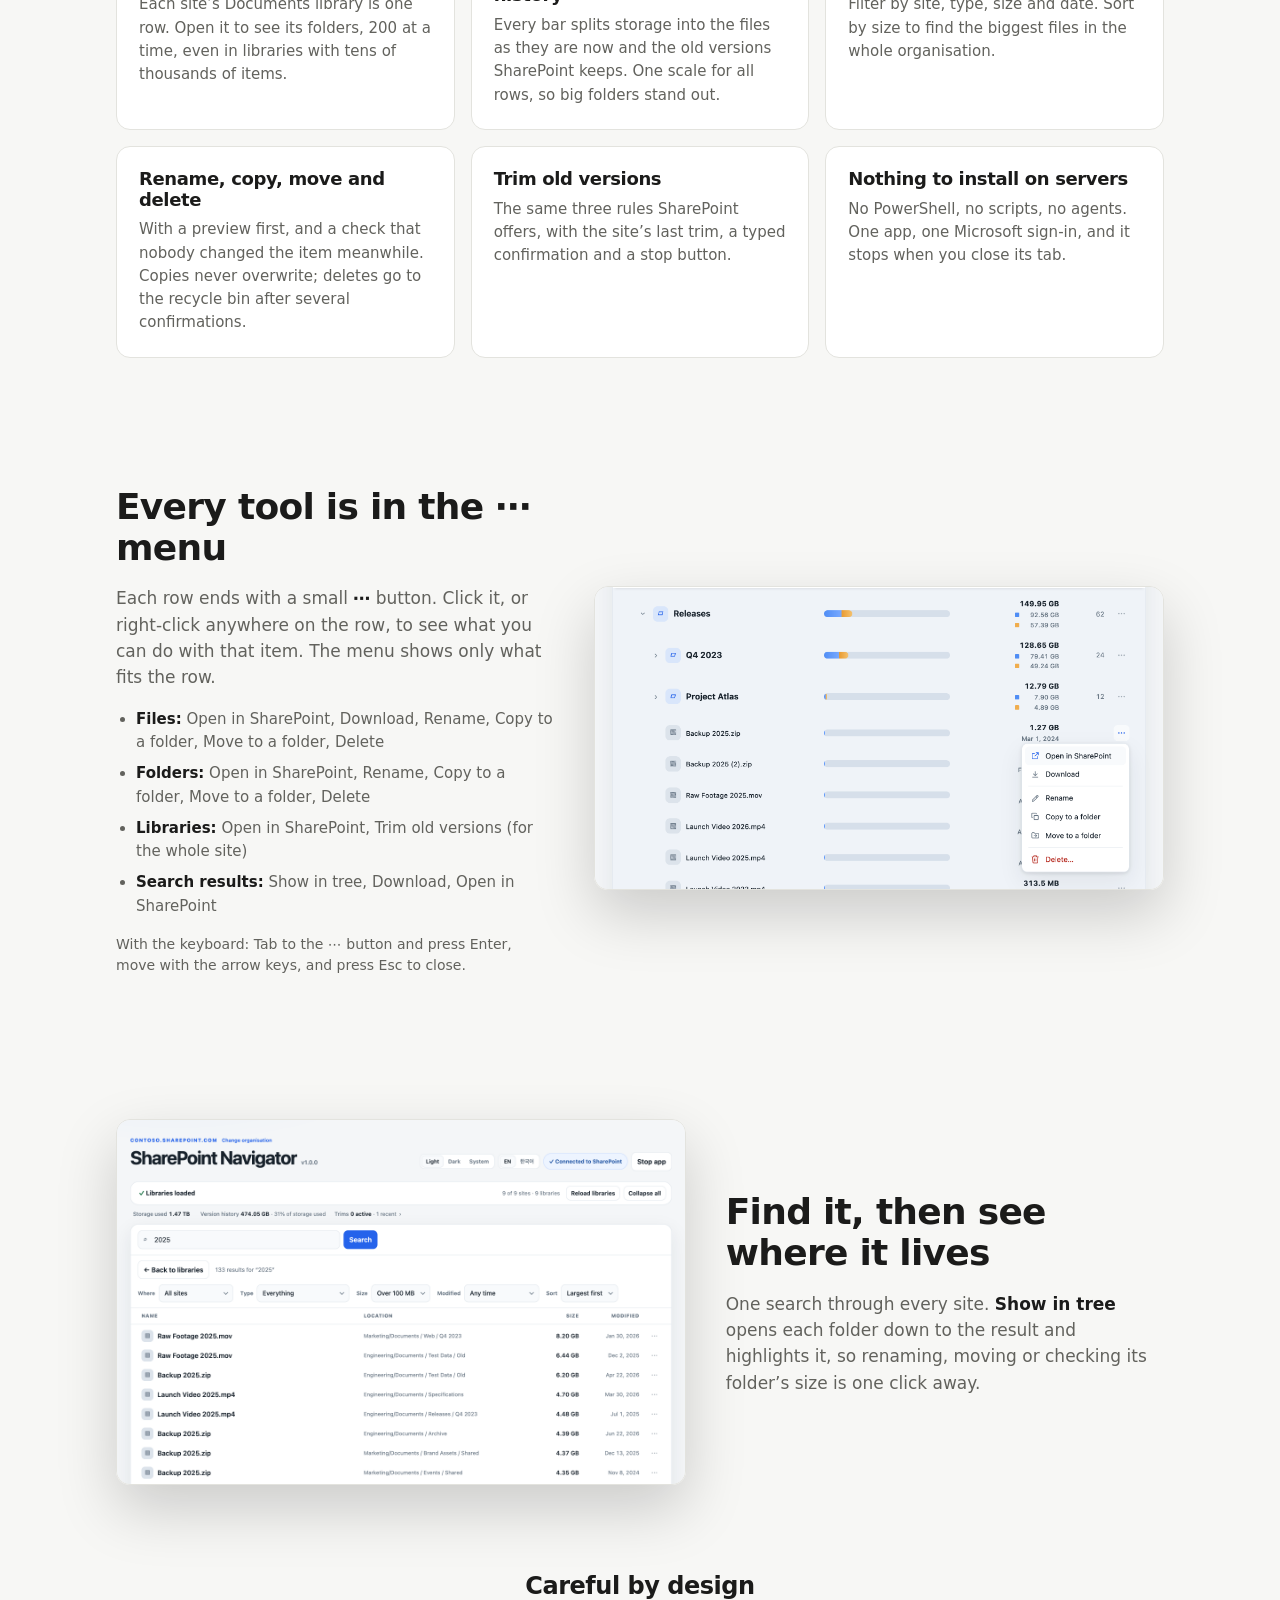
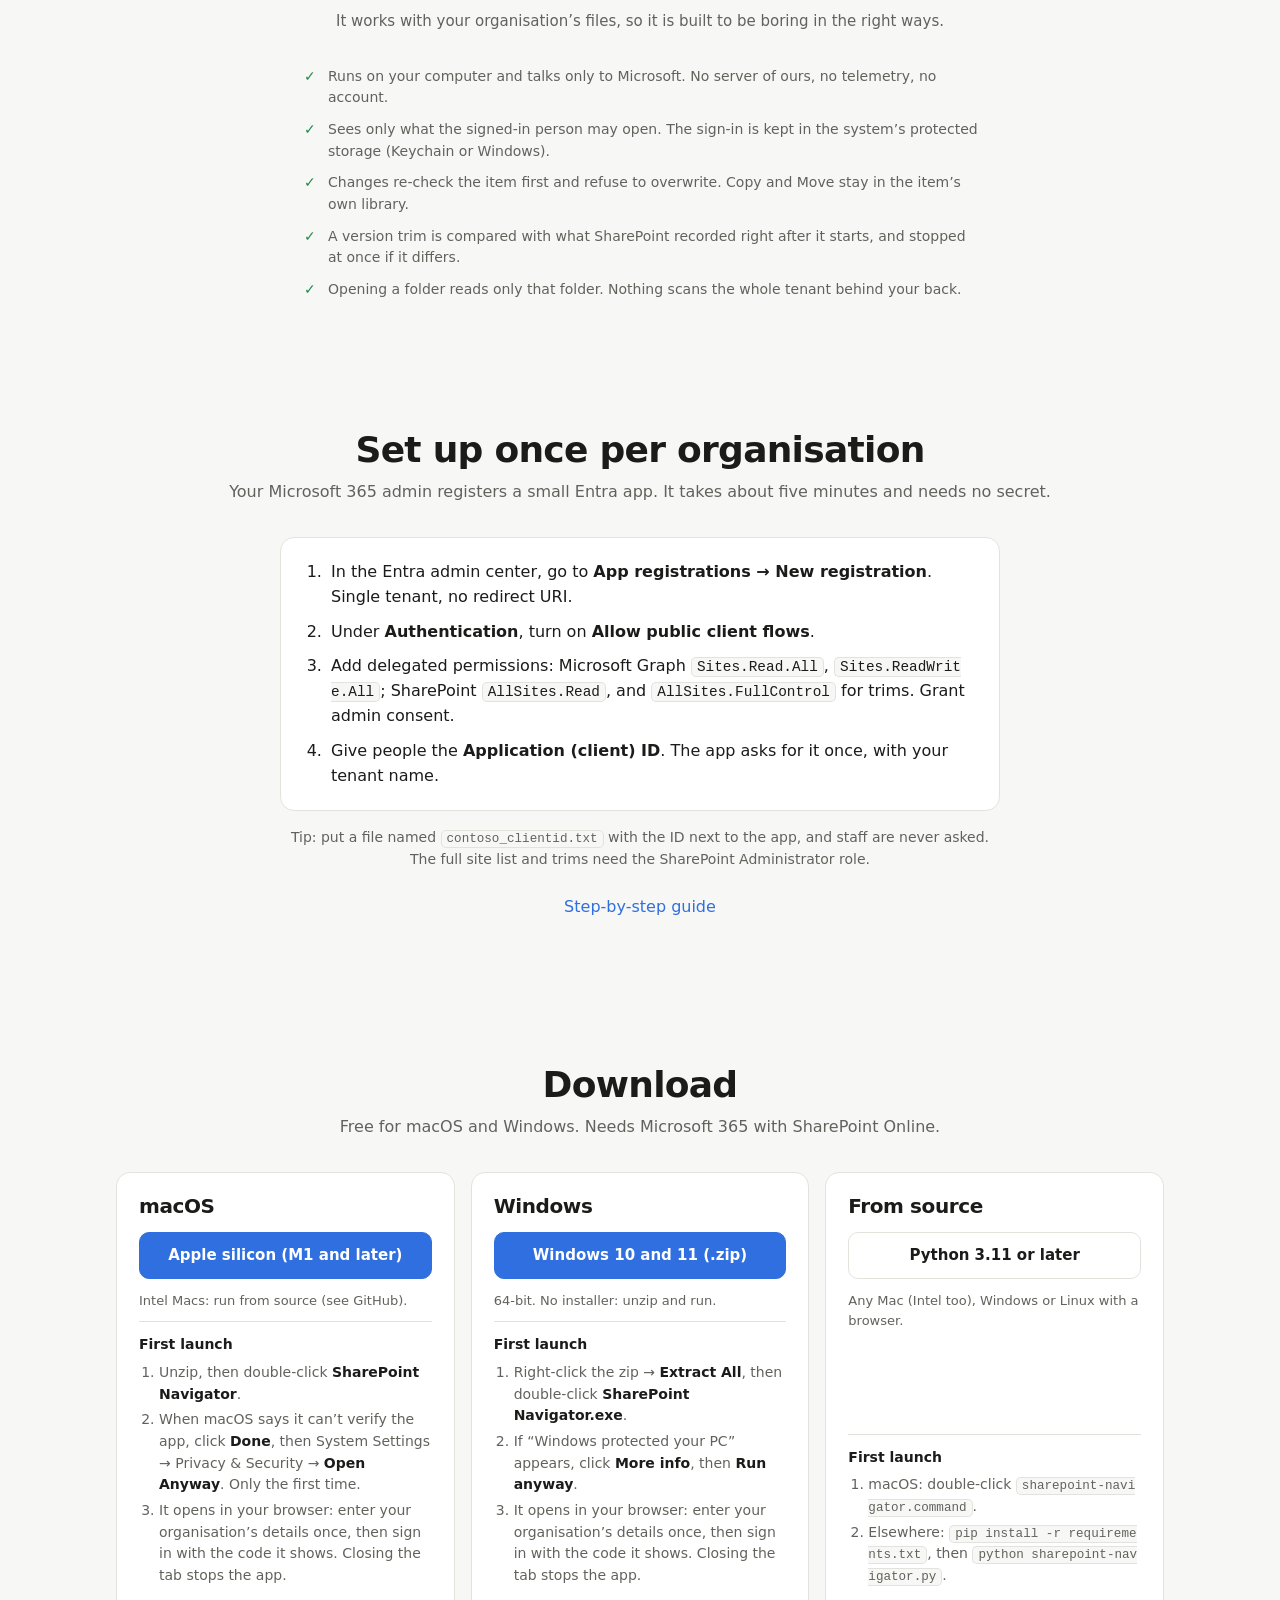
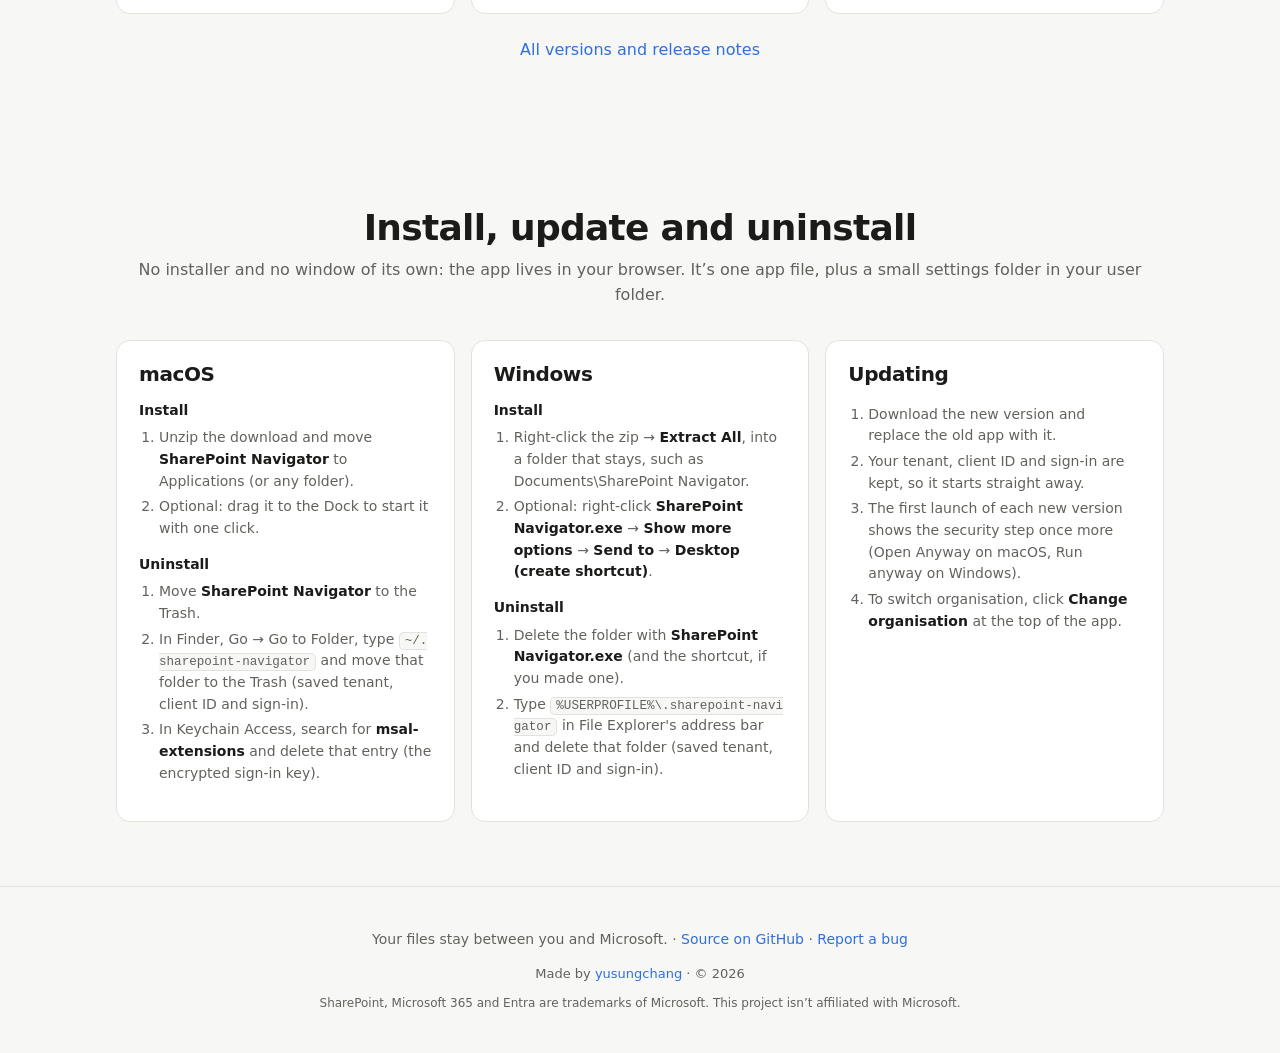
==== commit f83aa6f5: "Product page: "Every tool is in the ⋯ menu" section People missed the row menu. New section (Tools i" ====
--- a/site/index.html
+++ b/site/index.html
@@ -23,6 +23,7 @@
     </a>
     <nav>
       <a href="#features" data-t="nav.features">Features</a>
+      <a href="#tools" data-t="nav.tools">Tools</a>
       <a href="#setup" data-t="nav.setup">Setup</a>
       <a href="#download" data-t="nav.download">Download</a>
       <a href="#install" data-t="nav.install">Install</a>
@@ -103,6 +104,27 @@
           <p data-t="f6.text">No PowerShell, no scripts, no agents. One app, one Microsoft sign-in, and it stops when you close its tab.</p>
         </article>
       </div>
+    </section>
+
+    <!-- Where the tools are: every action sits in a row's "⋯" menu, which is easy to miss. -->
+    <section id="tools" class="showcase text-first">
+      <div>
+        <h2 data-t="tools.title">Every tool is in the ⋯ menu</h2>
+        <p data-t="tools.text">Each row ends with a small <b>⋯</b> button. Click it, or right-click anywhere on the row, to see what you can do with that item. The menu shows only what fits the row.</p>
+        <ul class="tool-list">
+          <li data-t="tools.files"><b>Files:</b> Open in SharePoint, Download, Rename, Copy to a folder, Move to a folder, Delete</li>
+          <li data-t="tools.folders"><b>Folders:</b> Open in SharePoint, Rename, Copy to a folder, Move to a folder, Delete</li>
+          <li data-t="tools.libraries"><b>Libraries:</b> Open in SharePoint, Trim old versions (for the whole site)</li>
+          <li data-t="tools.search"><b>Search results:</b> Show in tree, Download, Open in SharePoint</li>
+        </ul>
+        <p class="tool-keys" data-t="tools.keys">With the keyboard: Tab to the ⋯ button and press Enter, move with the arrow keys, and press Esc to close.</p>
+      </div>
+      <figure class="shot">
+        <picture>
+          <source id="shot-menu-dark" srcset="shots/menu-dark.png" media="(prefers-color-scheme: dark)">
+          <img id="shot-menu" src="shots/menu.png" alt="A file row's ⋯ menu, open: Open in SharePoint, Download, Rename, Copy to a folder, Move to a folder and Delete" width="2000" height="1063" loading="lazy">
+        </picture>
+      </figure>
     </section>
 
     <section id="search" class="showcase">
--- a/site/style.css
+++ b/site/style.css
@@ -176,3 +176,8 @@
 .install .steps { border-top: 0; padding-top: 0; margin-top: 0; }
 .install .steps h4 + ol { margin-bottom: 14px; }
 .showcase b { color: var(--ink); font-weight: 650; }
+/* "Where the tools are": text on the left, the menu screenshot on the right. */
+.showcase.text-first { grid-template-columns: 1fr 1.3fr; }
+.tool-list { margin: 16px 0 0; padding-left: 20px; display: grid; gap: 8px; color: var(--muted); font-size: 15px; }
+.showcase .tool-keys { margin-top: 16px; font-size: 14px; }
+@media (max-width: 860px) { .showcase.text-first { grid-template-columns: 1fr; } }
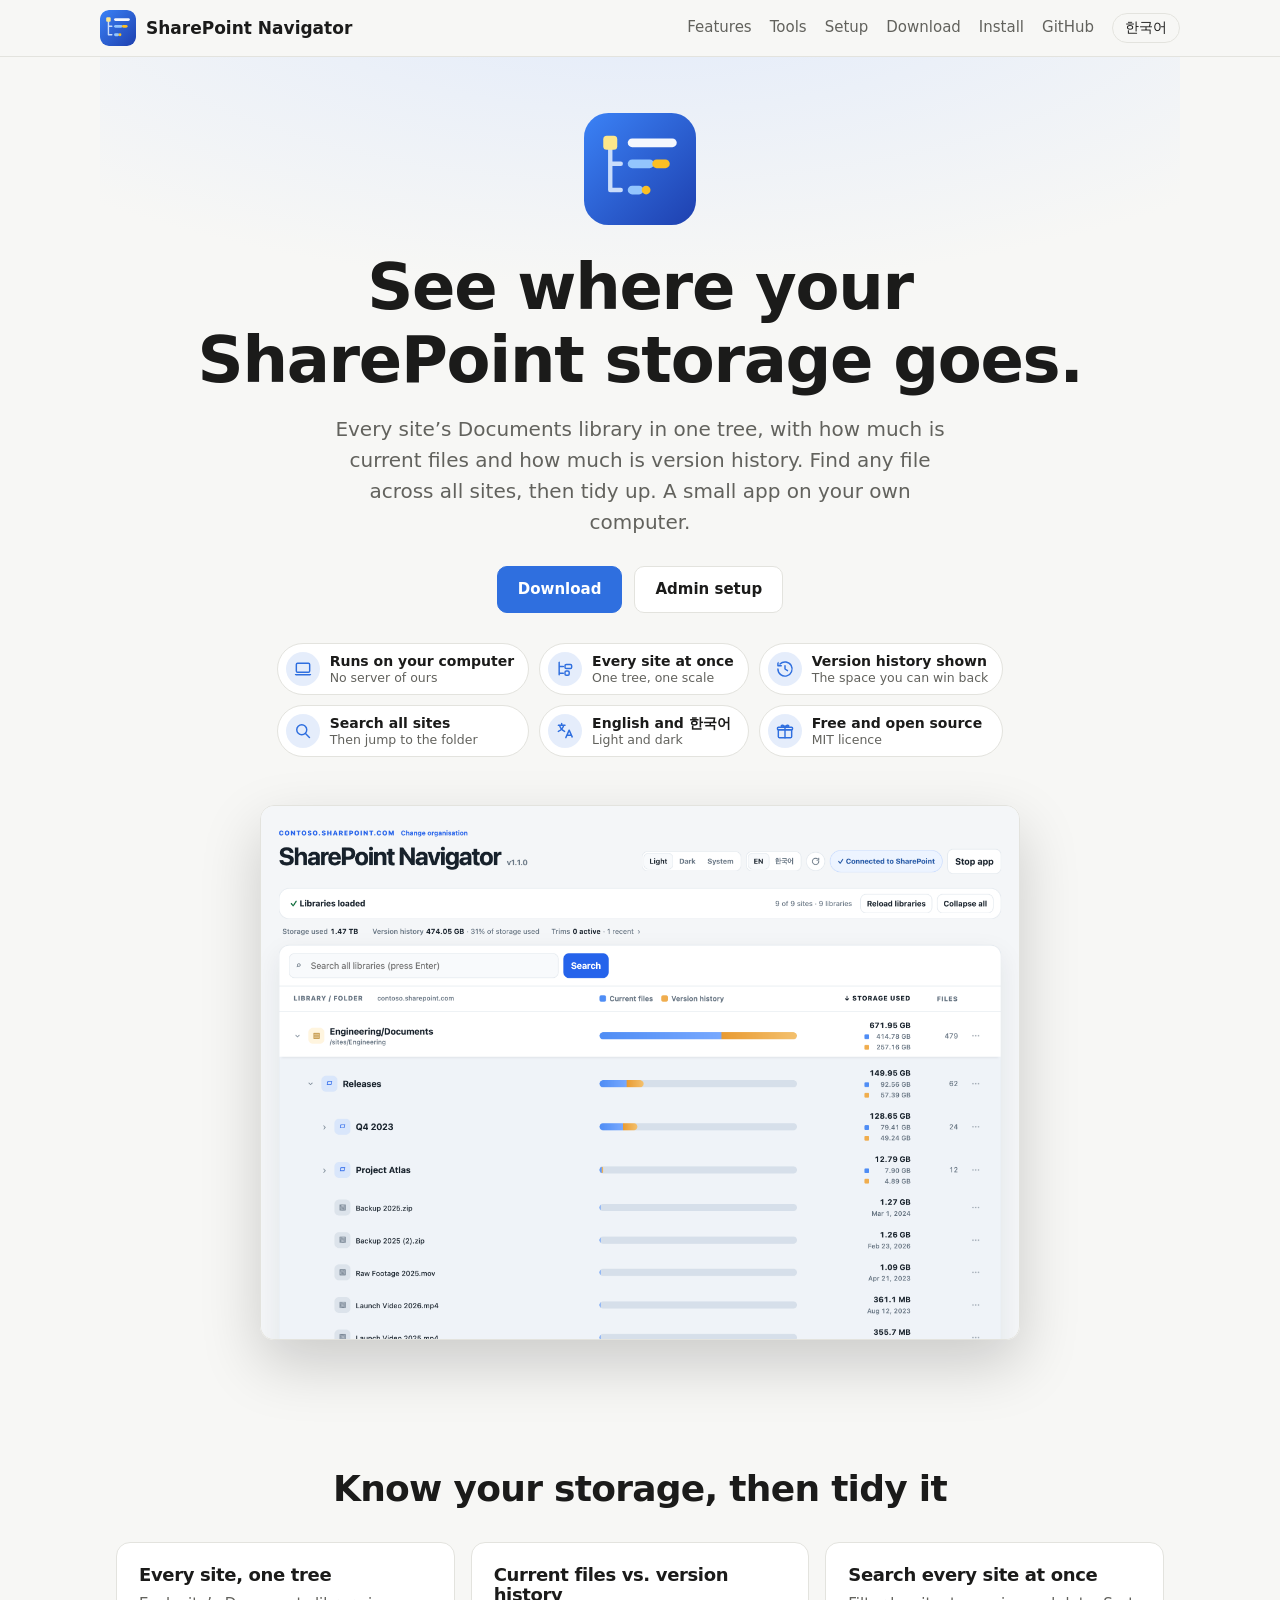
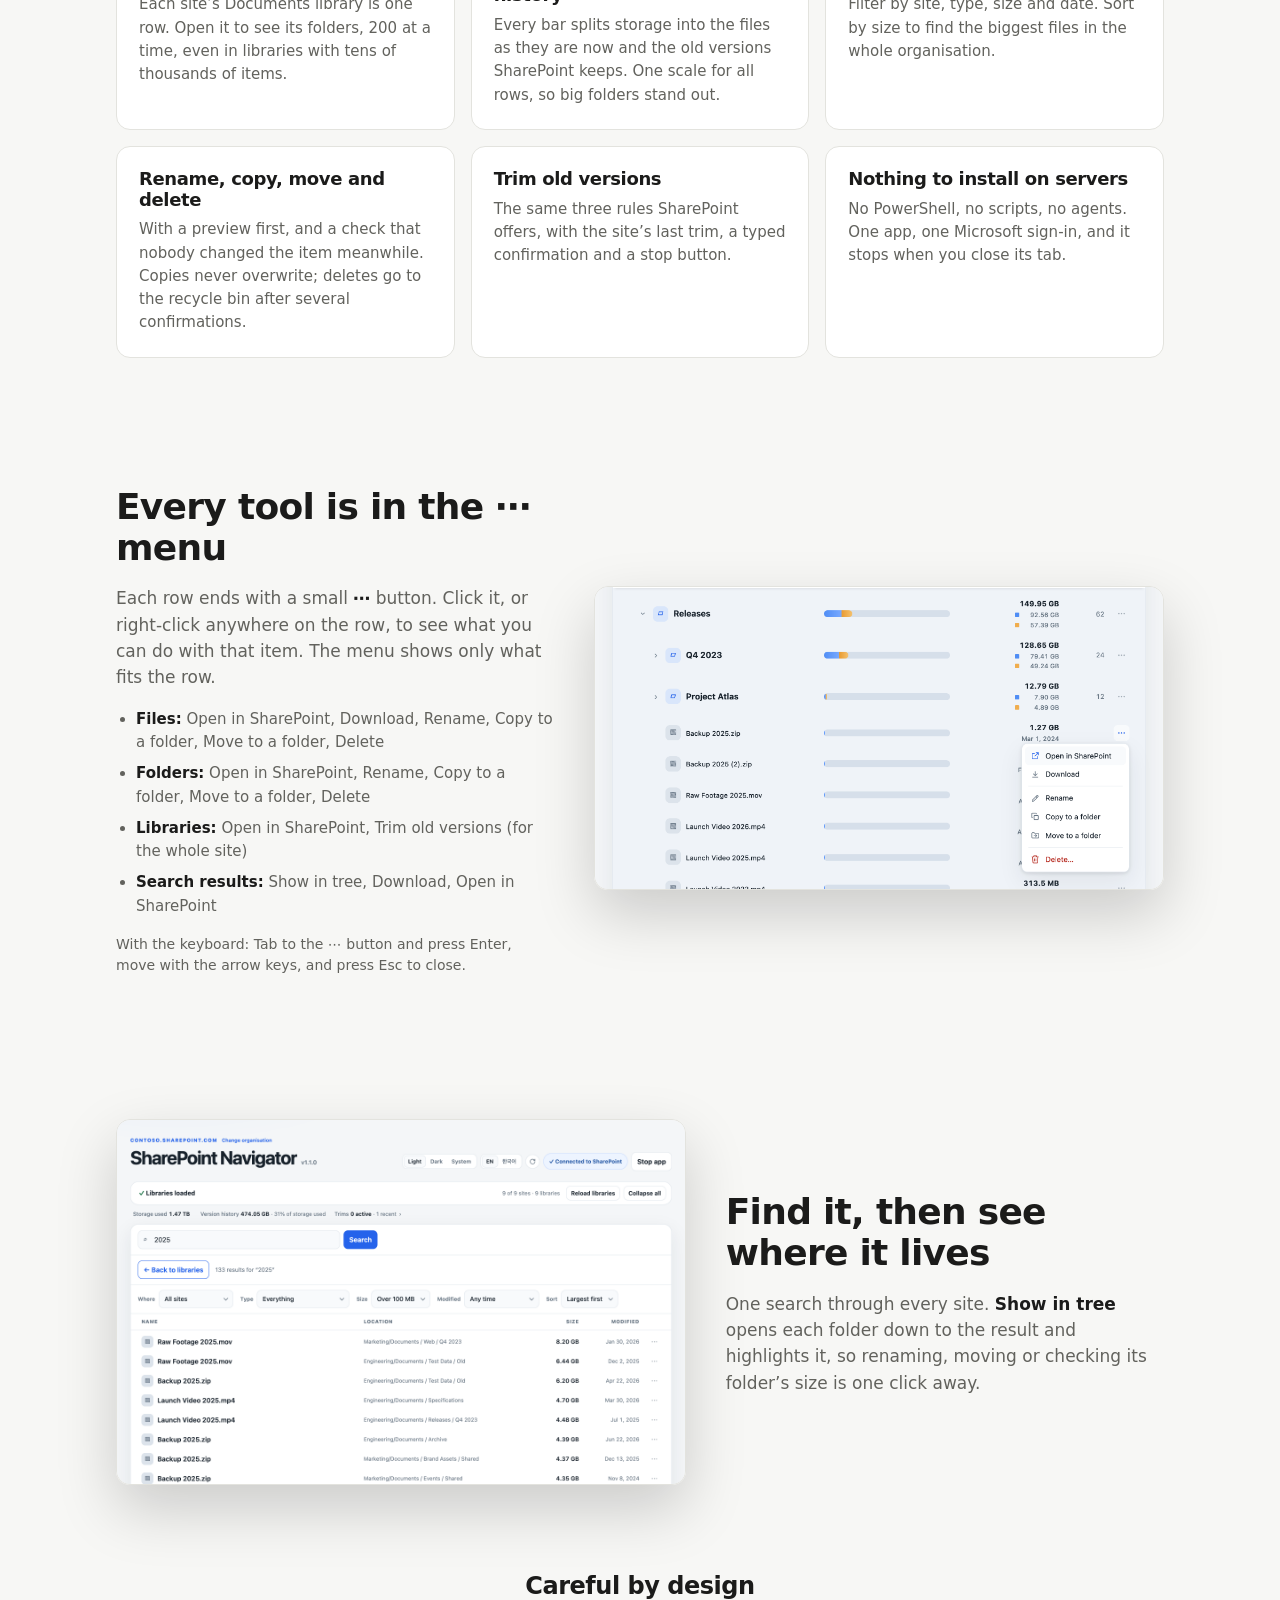
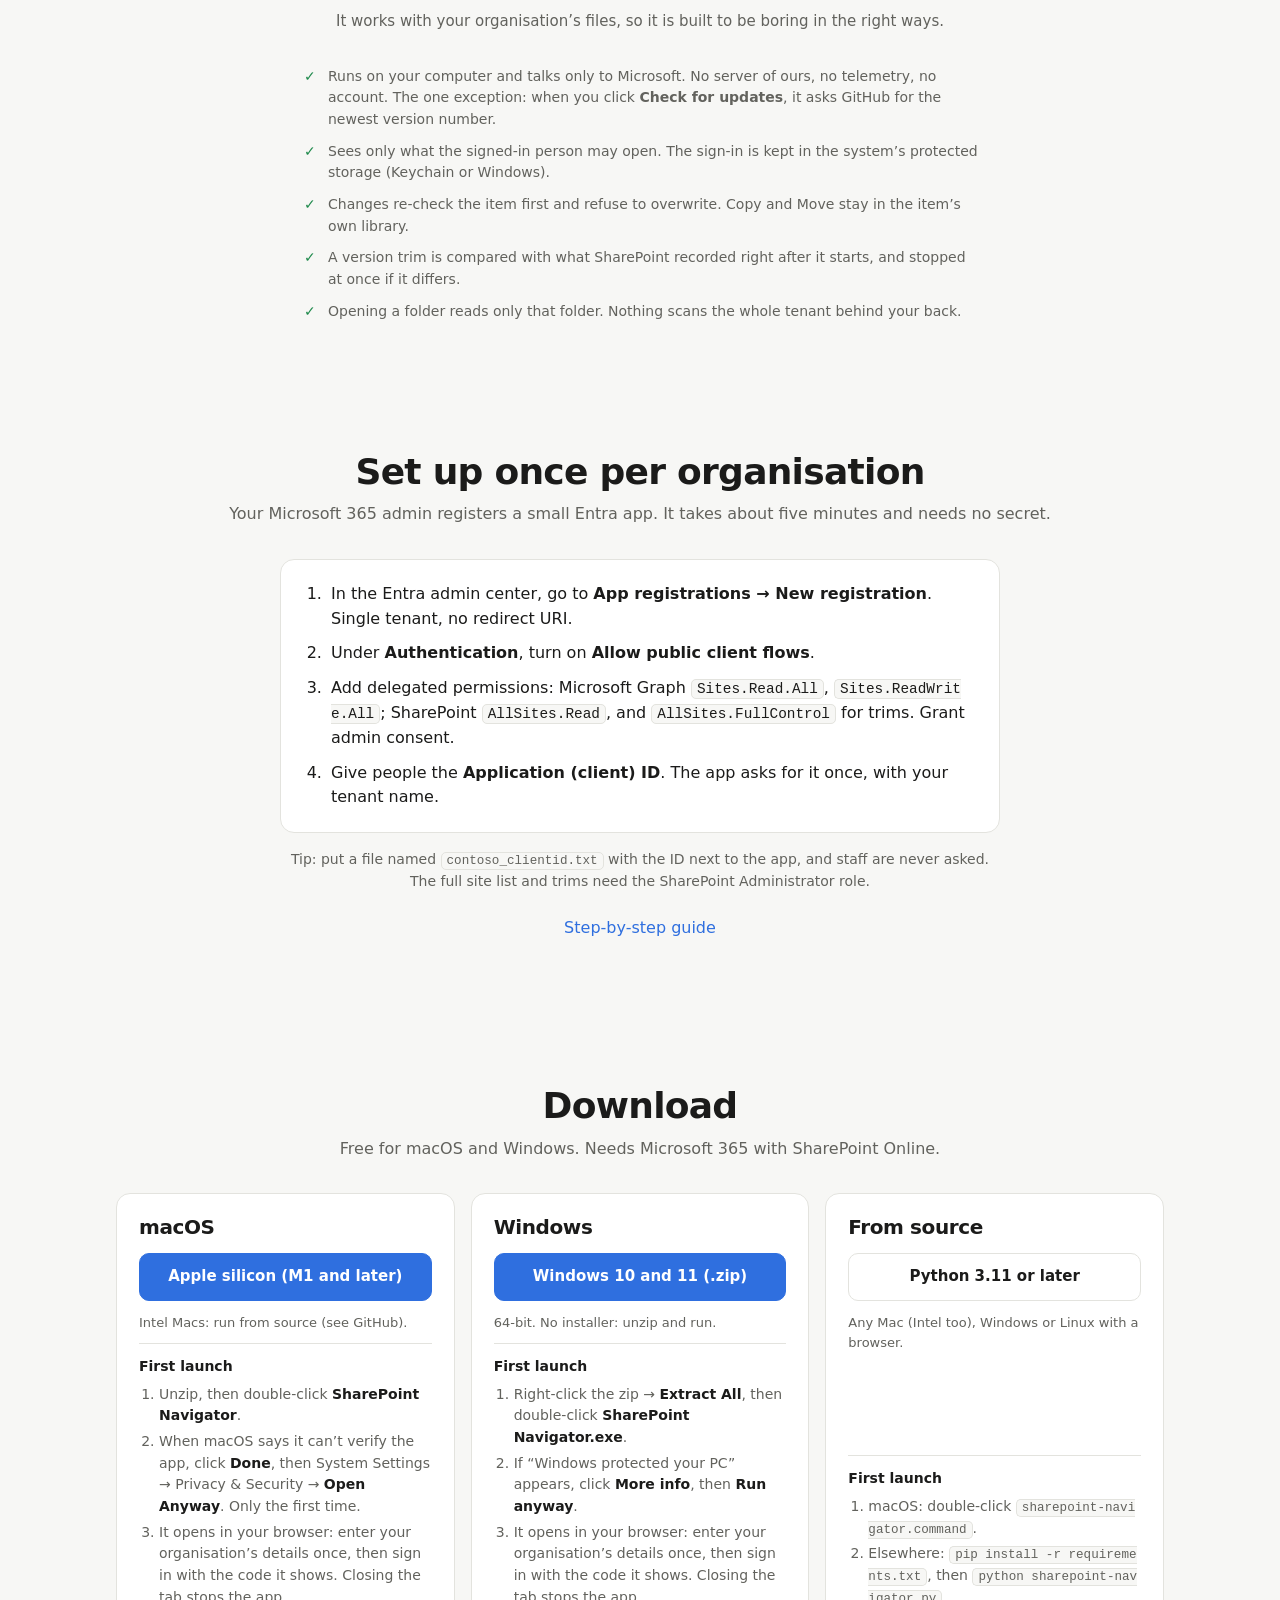
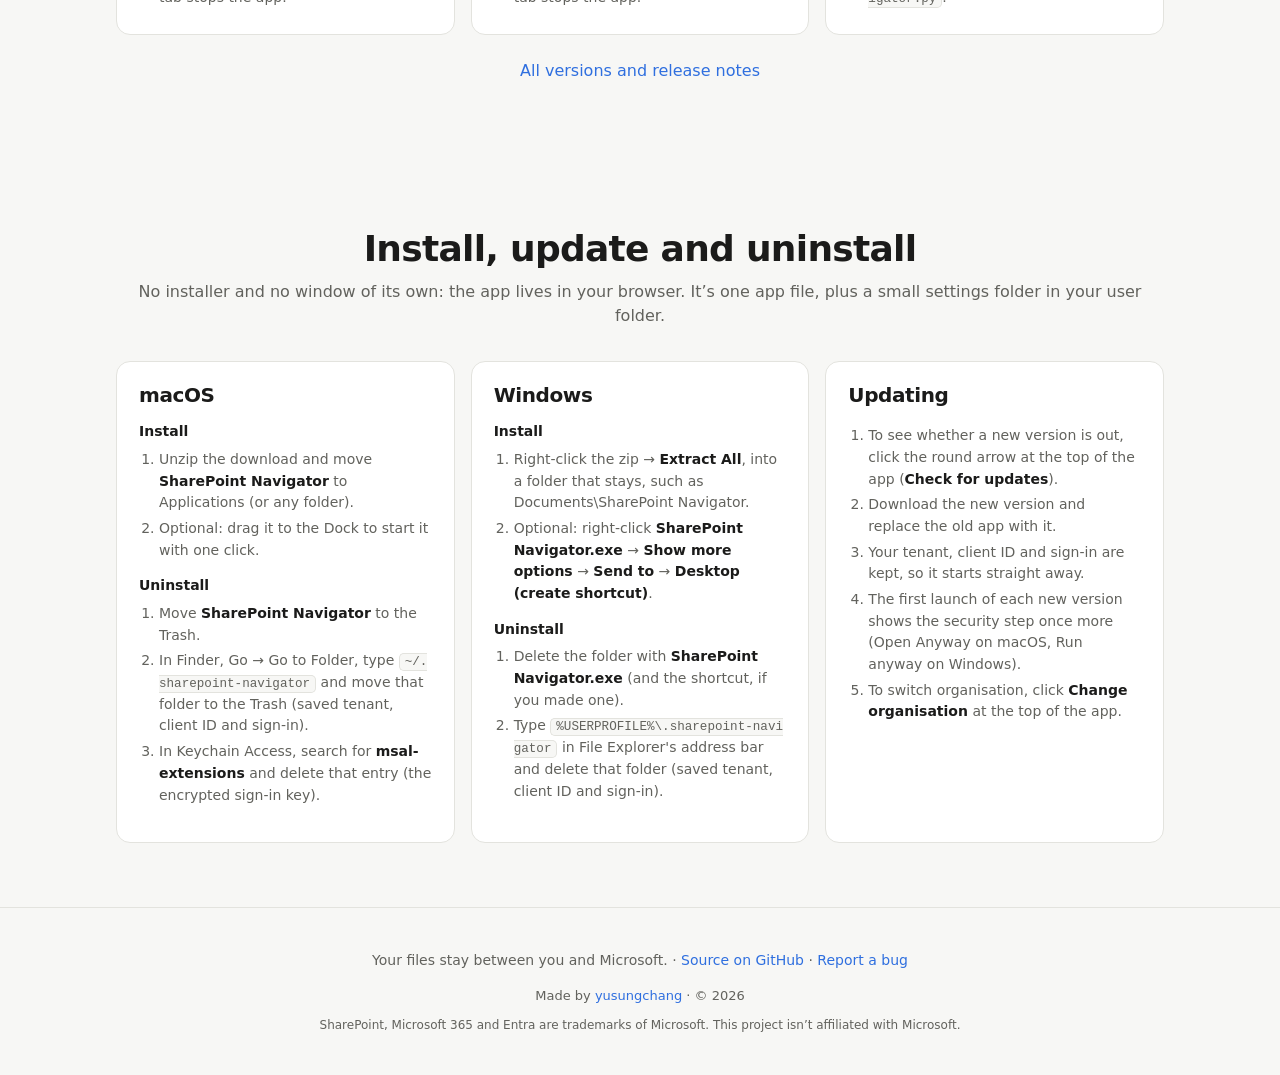
==== commit 4ca152d5: "1.1.0: Check for updates (after PDF-Epsilon) Round arrow in the header; only on click, the page asks" ====
--- a/site/index.html
+++ b/site/index.html
@@ -45,7 +45,7 @@
       <div class="badges">
         <a class="badge" href="#privacy">
           <svg viewBox="0 0 24 24" aria-hidden="true"><rect x="4" y="5" width="16" height="11" rx="1.5"/><path d="M2.5 19h19"/></svg>
-          <span><b data-t="b1.label">Runs on your computer</b><small data-t="b1.sub">Talks only to Microsoft</small></span>
+          <span><b data-t="b1.label">Runs on your computer</b><small data-t="b1.sub">No server of ours</small></span>
         </a>
         <a class="badge" href="#features">
           <svg viewBox="0 0 24 24" aria-hidden="true"><path d="M5 4v15M5 9h5M5 17h5"/><rect x="12" y="6.5" width="8" height="5" rx="1.5"/><rect x="12" y="14.5" width="5" height="5" rx="1.5"/></svg>
@@ -144,7 +144,7 @@
       <h2 data-t="sec.title">Careful by design</h2>
       <p class="sub" data-t="sec.sub">It works with your organisation’s files, so it is built to be boring in the right ways.</p>
       <ul class="checks">
-        <li data-t="sec.c1">Runs on your computer and talks only to Microsoft. No server of ours, no telemetry, no account.</li>
+        <li data-t="sec.c1">Runs on your computer and talks only to Microsoft. No server of ours, no telemetry, no account. The one exception: when you click <b>Check for updates</b>, it asks GitHub for the newest version number.</li>
         <li data-t="sec.c2">Sees only what the signed-in person may open. The sign-in is kept in the system’s protected storage (Keychain or Windows).</li>
         <li data-t="sec.c3">Changes re-check the item first and refuse to overwrite. Copy and Move stay in the item’s own library.</li>
         <li data-t="sec.c4">A version trim is compared with what SharePoint recorded right after it starts, and stopped at once if it differs.</li>
@@ -251,6 +251,7 @@
           <h3 data-t="inst.updateTitle">Updating</h3>
           <div class="steps">
             <ol>
+              <li data-t="inst.up0">To see whether a new version is out, click the round arrow at the top of the app (<b>Check for updates</b>).</li>
               <li data-t="inst.up1">Download the new version and replace the old app with it.</li>
               <li data-t="inst.up2">Your tenant, client ID and sign-in are kept, so it starts straight away.</li>
               <li data-t="inst.up3">The first launch of each new version shows the security step once more (Open Anyway on macOS, Run anyway on Windows).</li>
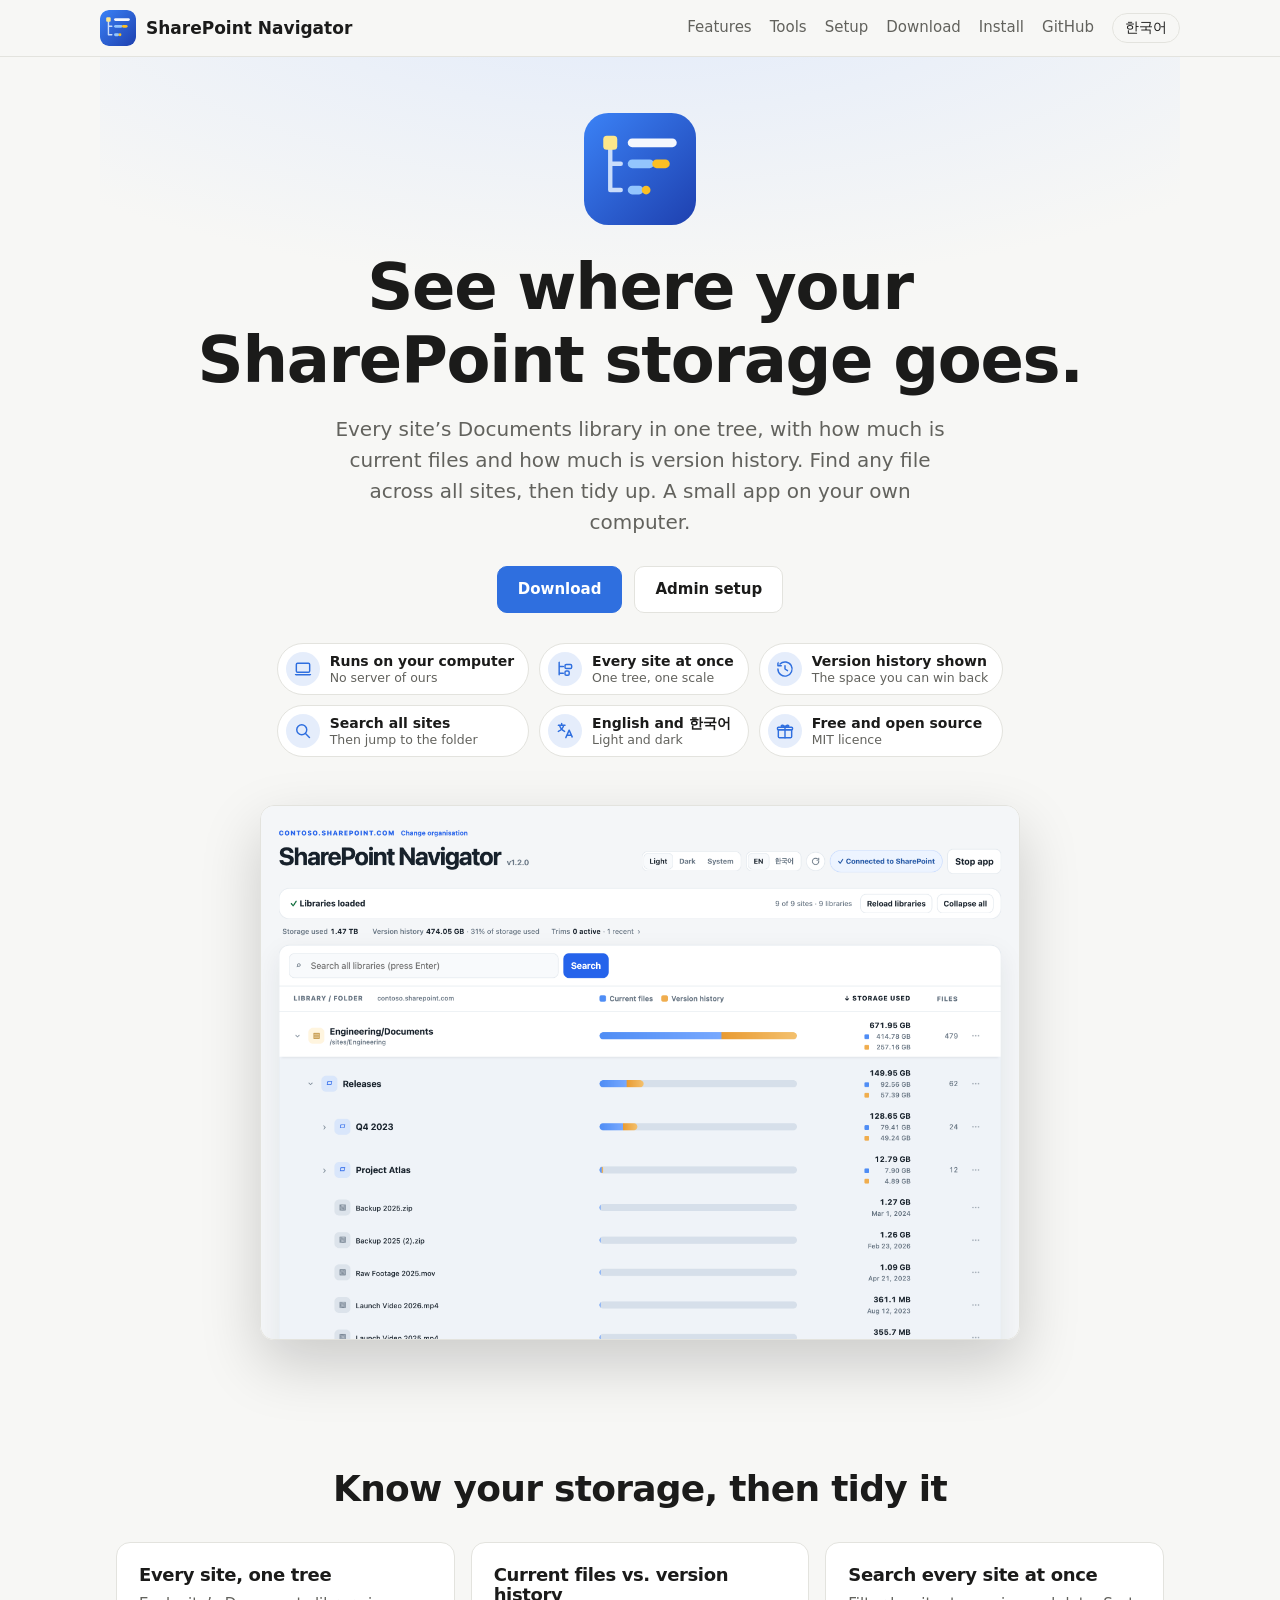
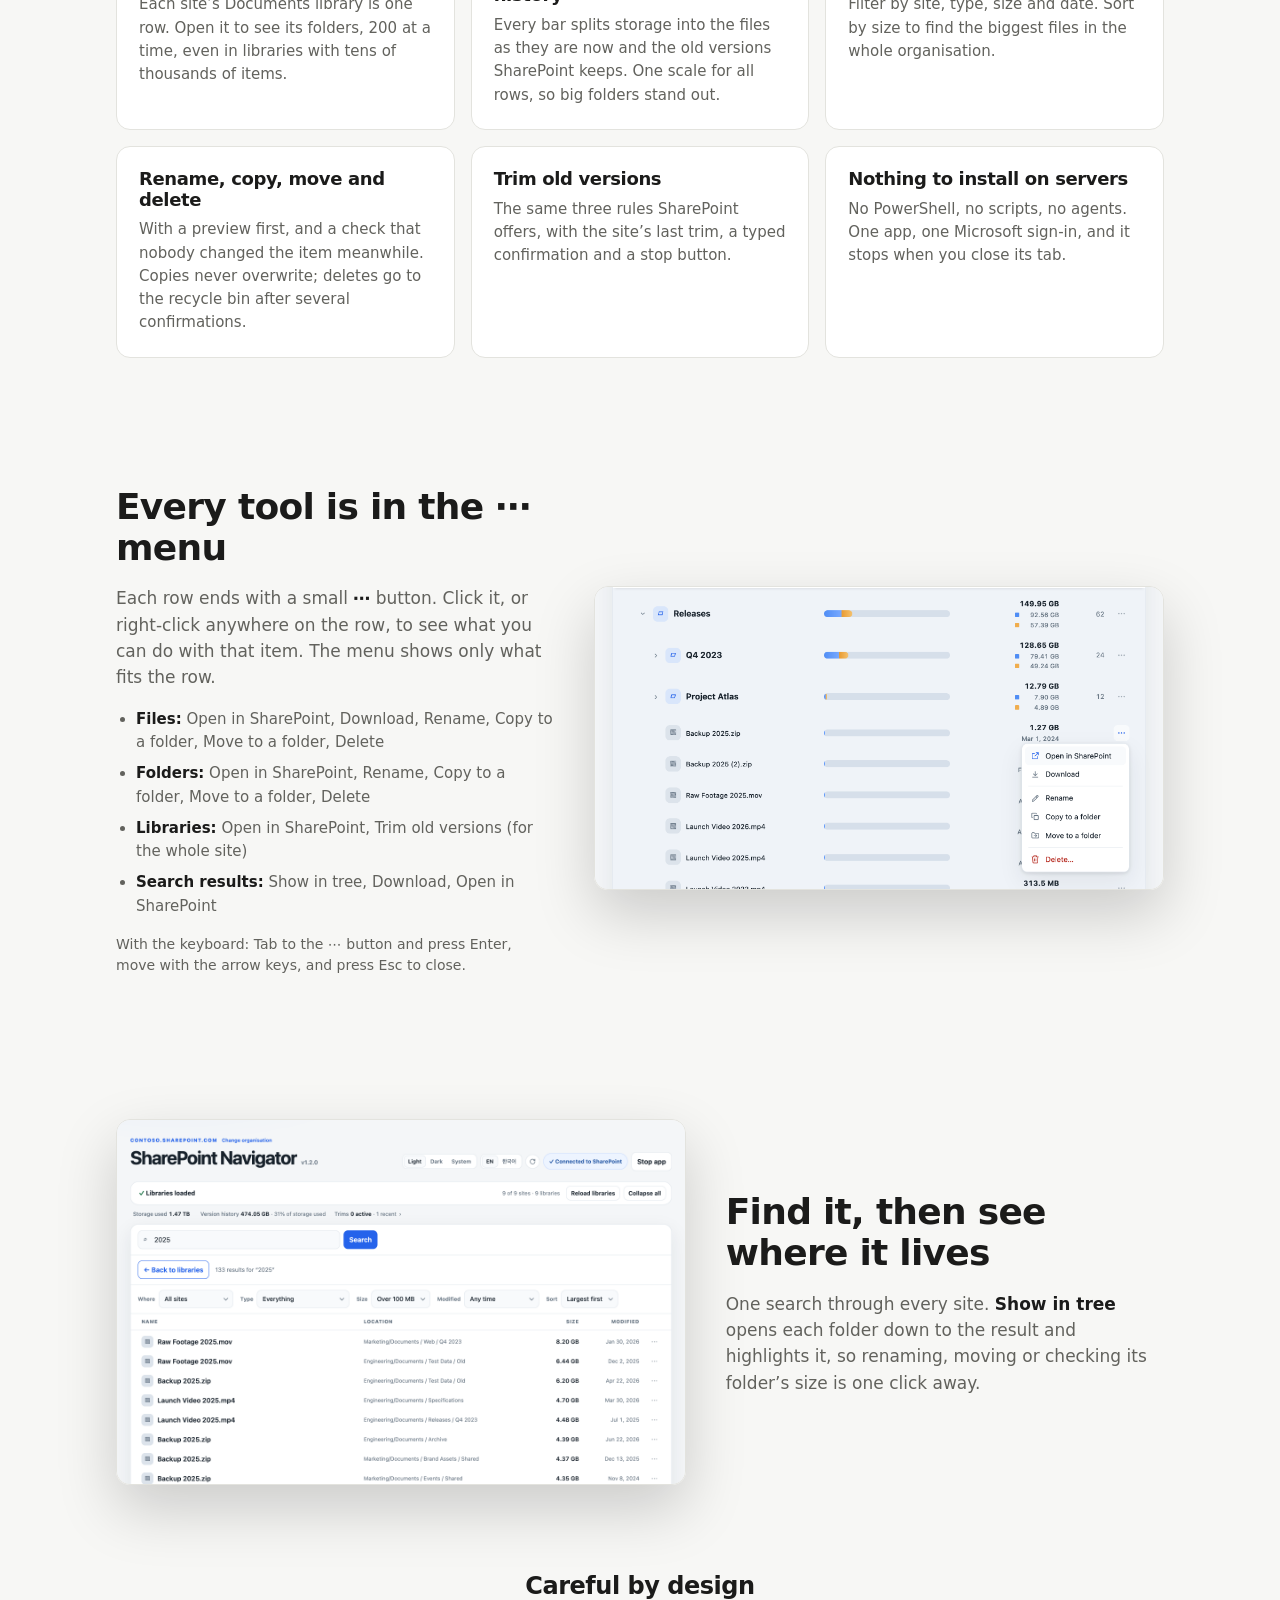
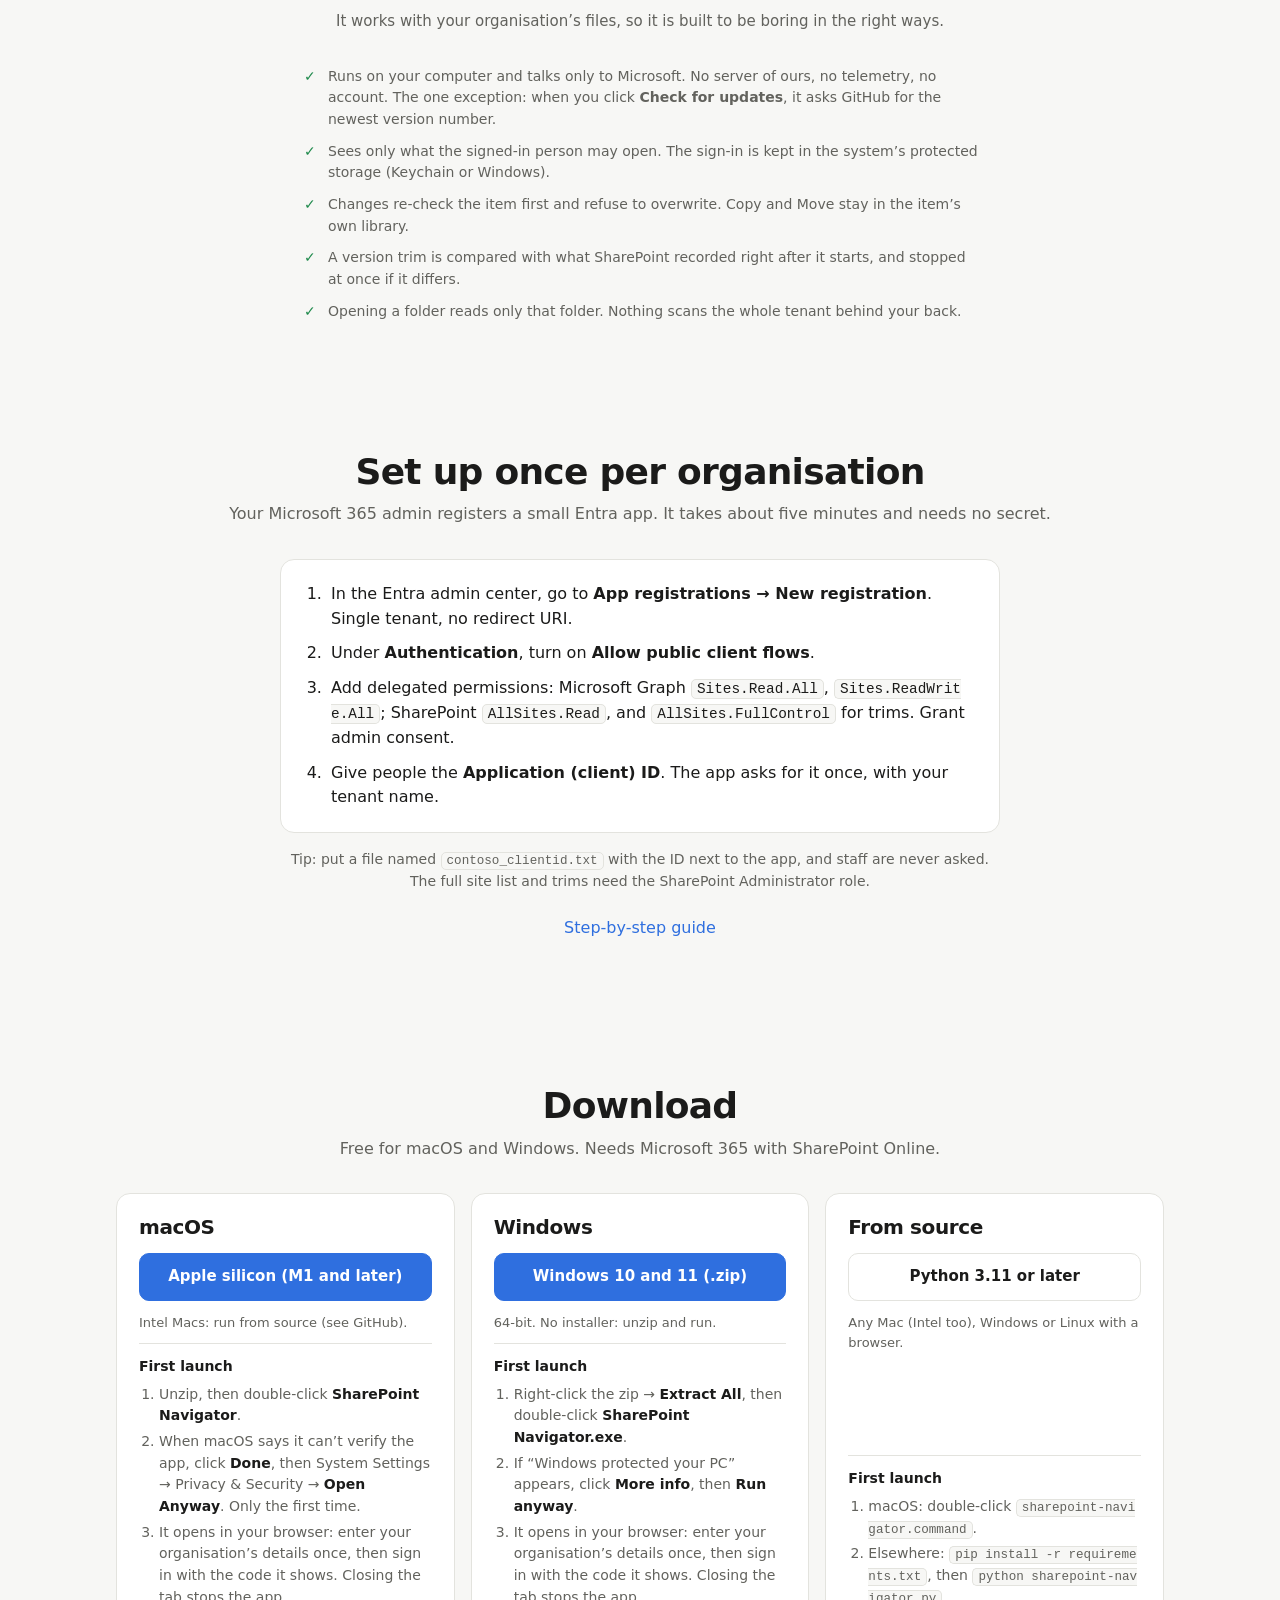
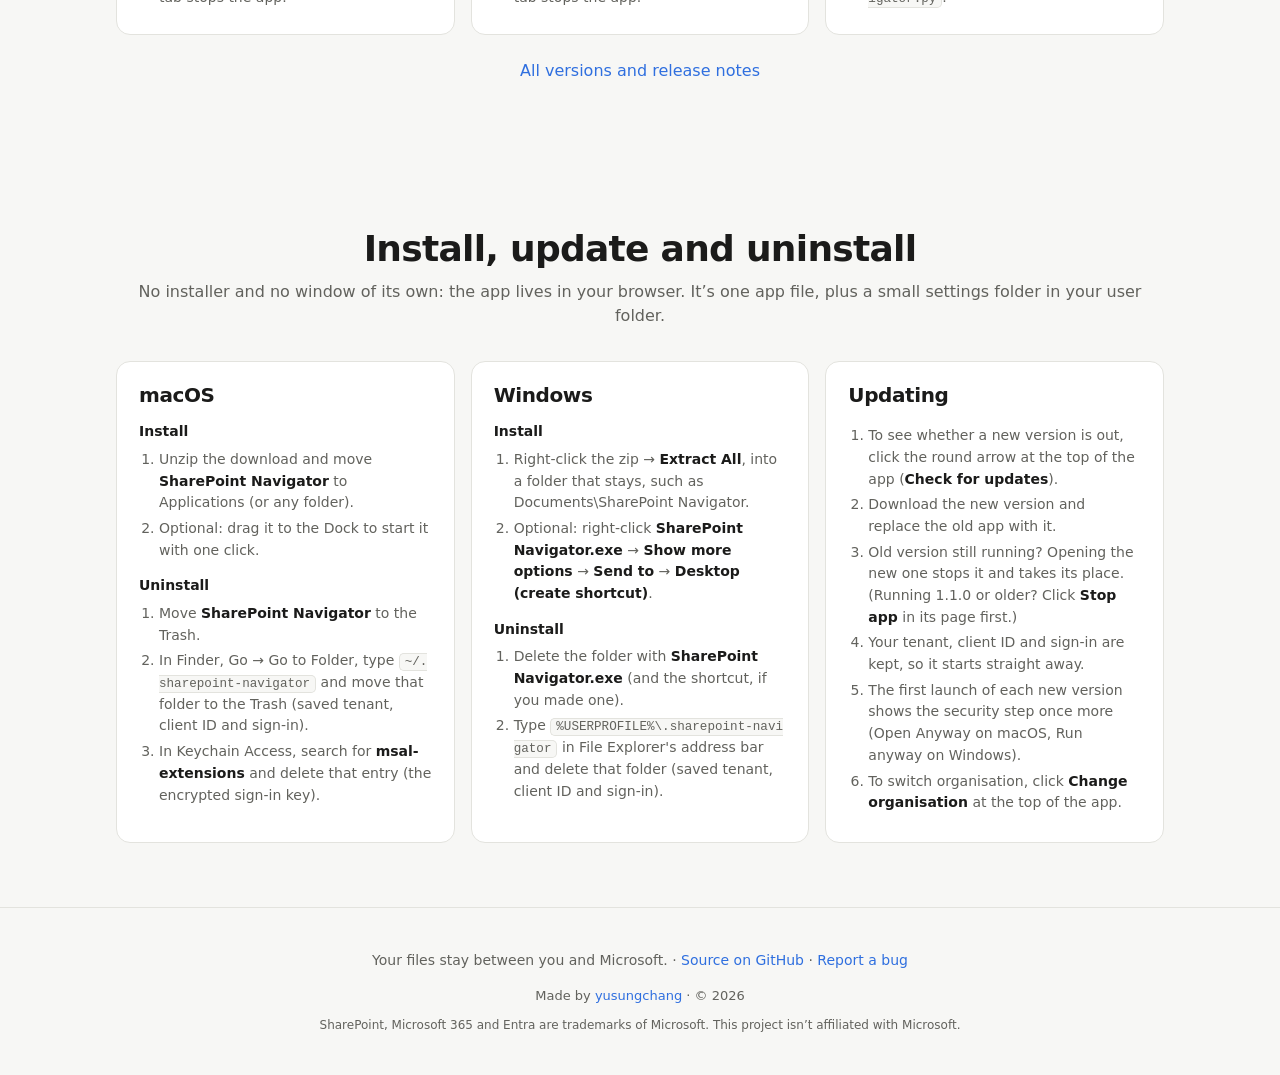
==== commit 35fa57dc: "1.2.0: a new version takes over from an older one still running A second launch reads the running co" ====
--- a/site/index.html
+++ b/site/index.html
@@ -253,6 +253,7 @@
             <ol>
               <li data-t="inst.up0">To see whether a new version is out, click the round arrow at the top of the app (<b>Check for updates</b>).</li>
               <li data-t="inst.up1">Download the new version and replace the old app with it.</li>
+              <li data-t="inst.up1b">Old version still running? Opening the new one stops it and takes its place. (Running 1.1.0 or older? Click <b>Stop app</b> in its page first.)</li>
               <li data-t="inst.up2">Your tenant, client ID and sign-in are kept, so it starts straight away.</li>
               <li data-t="inst.up3">The first launch of each new version shows the security step once more (Open Anyway on macOS, Run anyway on Windows).</li>
               <li data-t="inst.up4">To switch organisation, click <b>Change organisation</b> at the top of the app.</li>
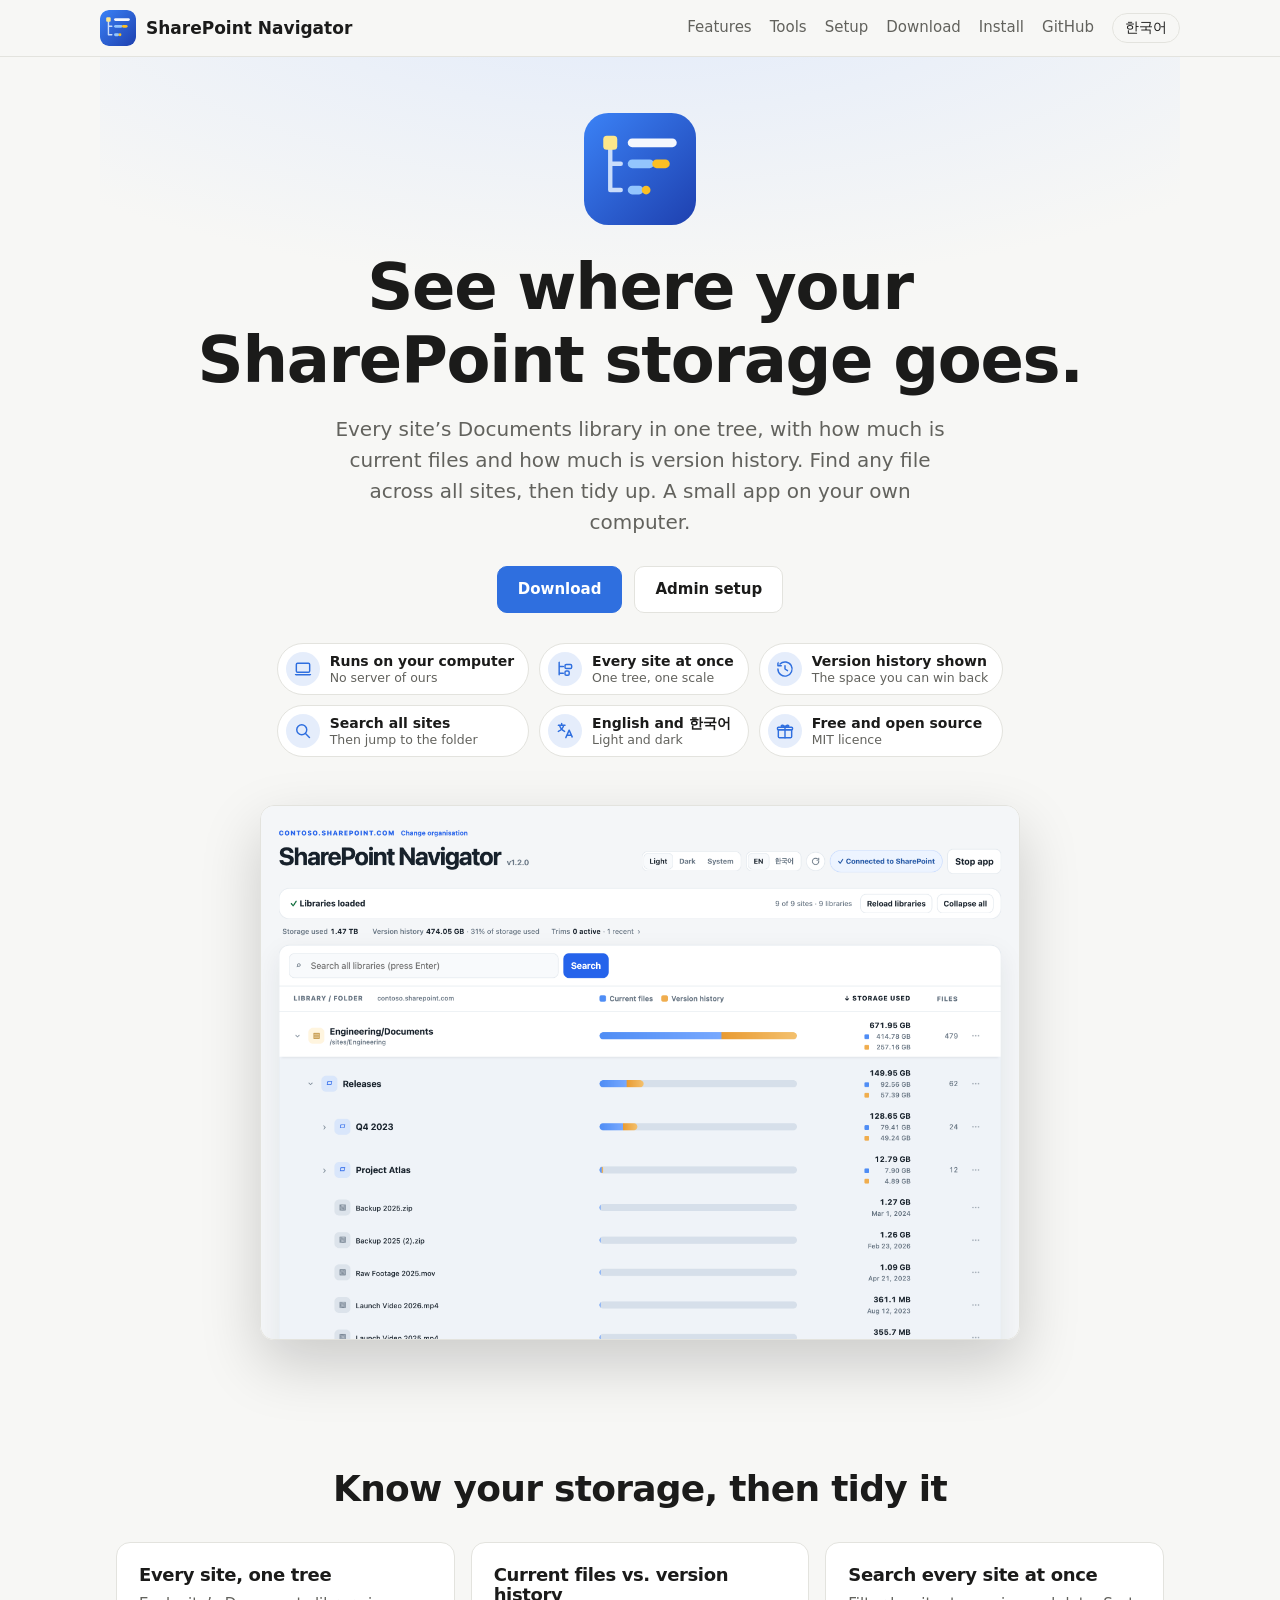
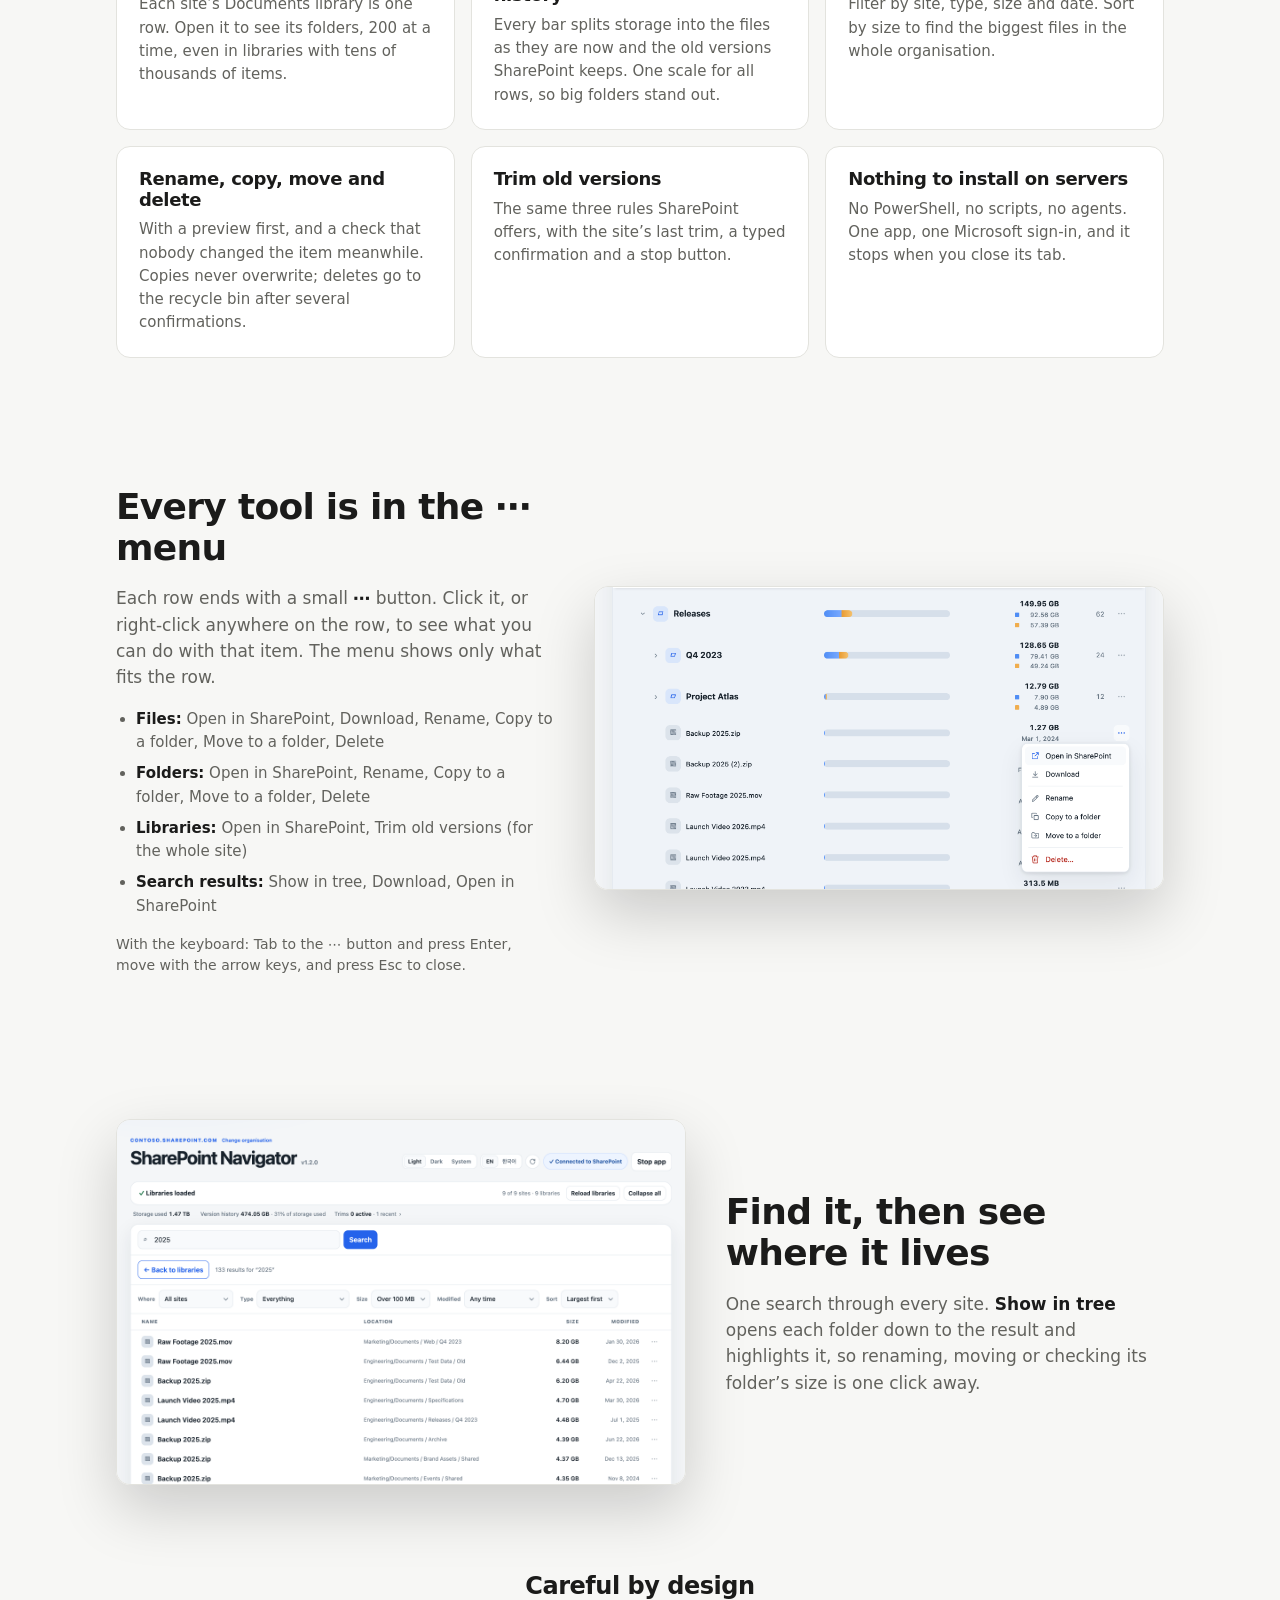
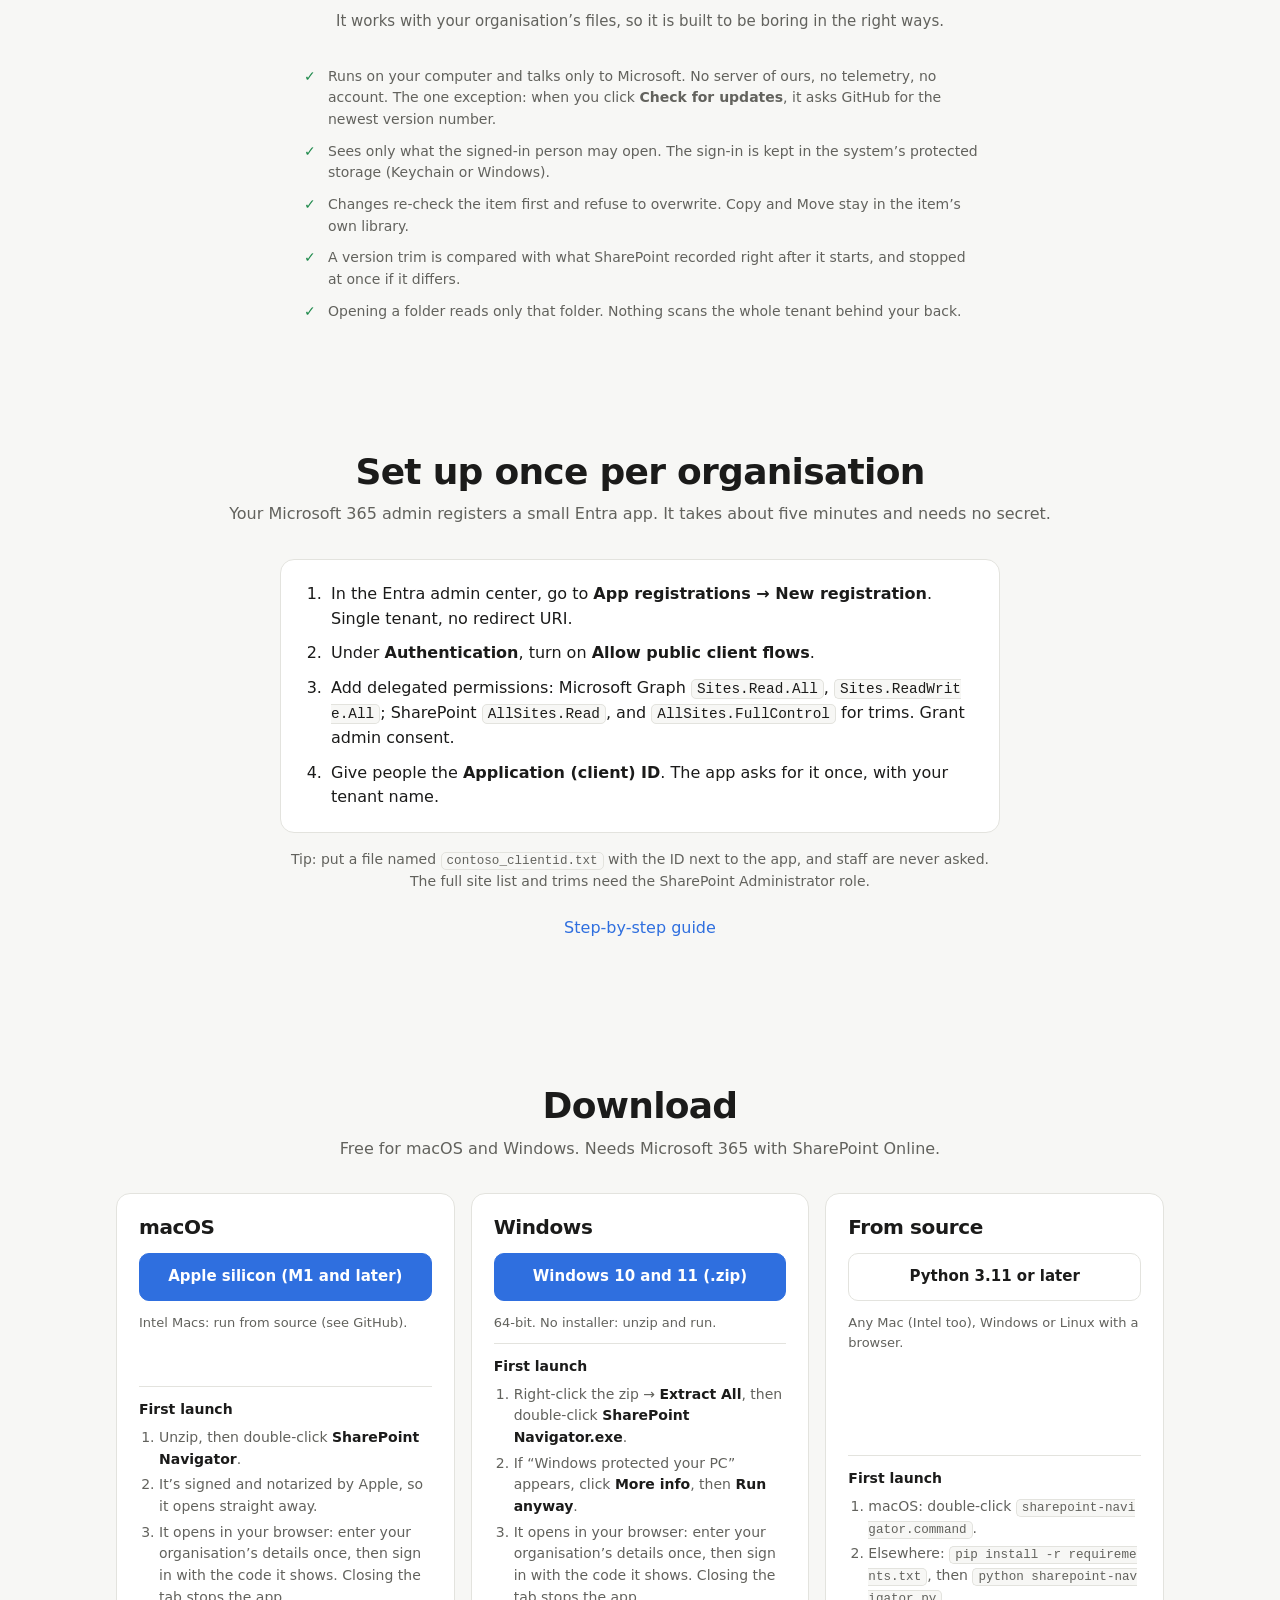
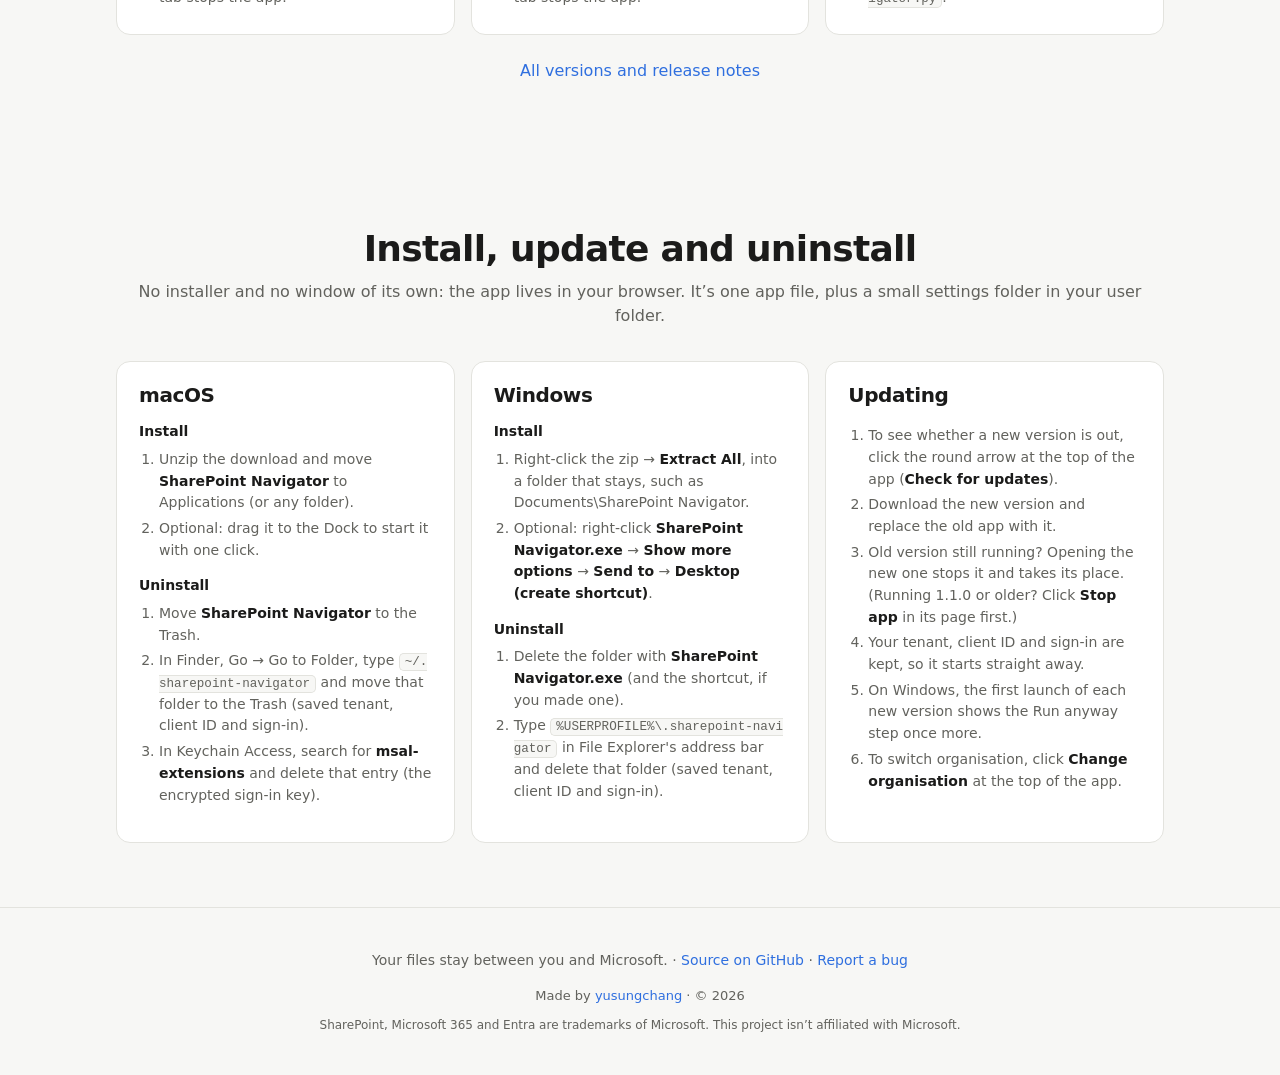
==== commit 90aa5367: "Docs and page: the Mac app opens without Open Anyway (merge after the first signed release) Co-Autho" ====
--- a/site/index.html
+++ b/site/index.html
@@ -177,7 +177,7 @@
             <h4 data-t="first.title">First launch</h4>
             <ol>
               <li data-t="first.mac1">Unzip, then double-click <b>SharePoint Navigator</b>.</li>
-              <li data-t="first.mac2">When macOS says it can’t verify the app, click <b>Done</b>, then System Settings → Privacy &amp; Security → <b>Open Anyway</b>. Only the first time.</li>
+              <li data-t="first.mac2">It’s signed and notarized by Apple, so it opens straight away.</li>
               <li data-t="first.both">It opens in your browser: enter your organisation’s details once, then sign in with the code it shows. Closing the tab stops the app.</li>
             </ol>
           </div>
@@ -255,7 +255,7 @@
               <li data-t="inst.up1">Download the new version and replace the old app with it.</li>
               <li data-t="inst.up1b">Old version still running? Opening the new one stops it and takes its place. (Running 1.1.0 or older? Click <b>Stop app</b> in its page first.)</li>
               <li data-t="inst.up2">Your tenant, client ID and sign-in are kept, so it starts straight away.</li>
-              <li data-t="inst.up3">The first launch of each new version shows the security step once more (Open Anyway on macOS, Run anyway on Windows).</li>
+              <li data-t="inst.up3">On Windows, the first launch of each new version shows the Run anyway step once more.</li>
               <li data-t="inst.up4">To switch organisation, click <b>Change organisation</b> at the top of the app.</li>
             </ol>
           </div>
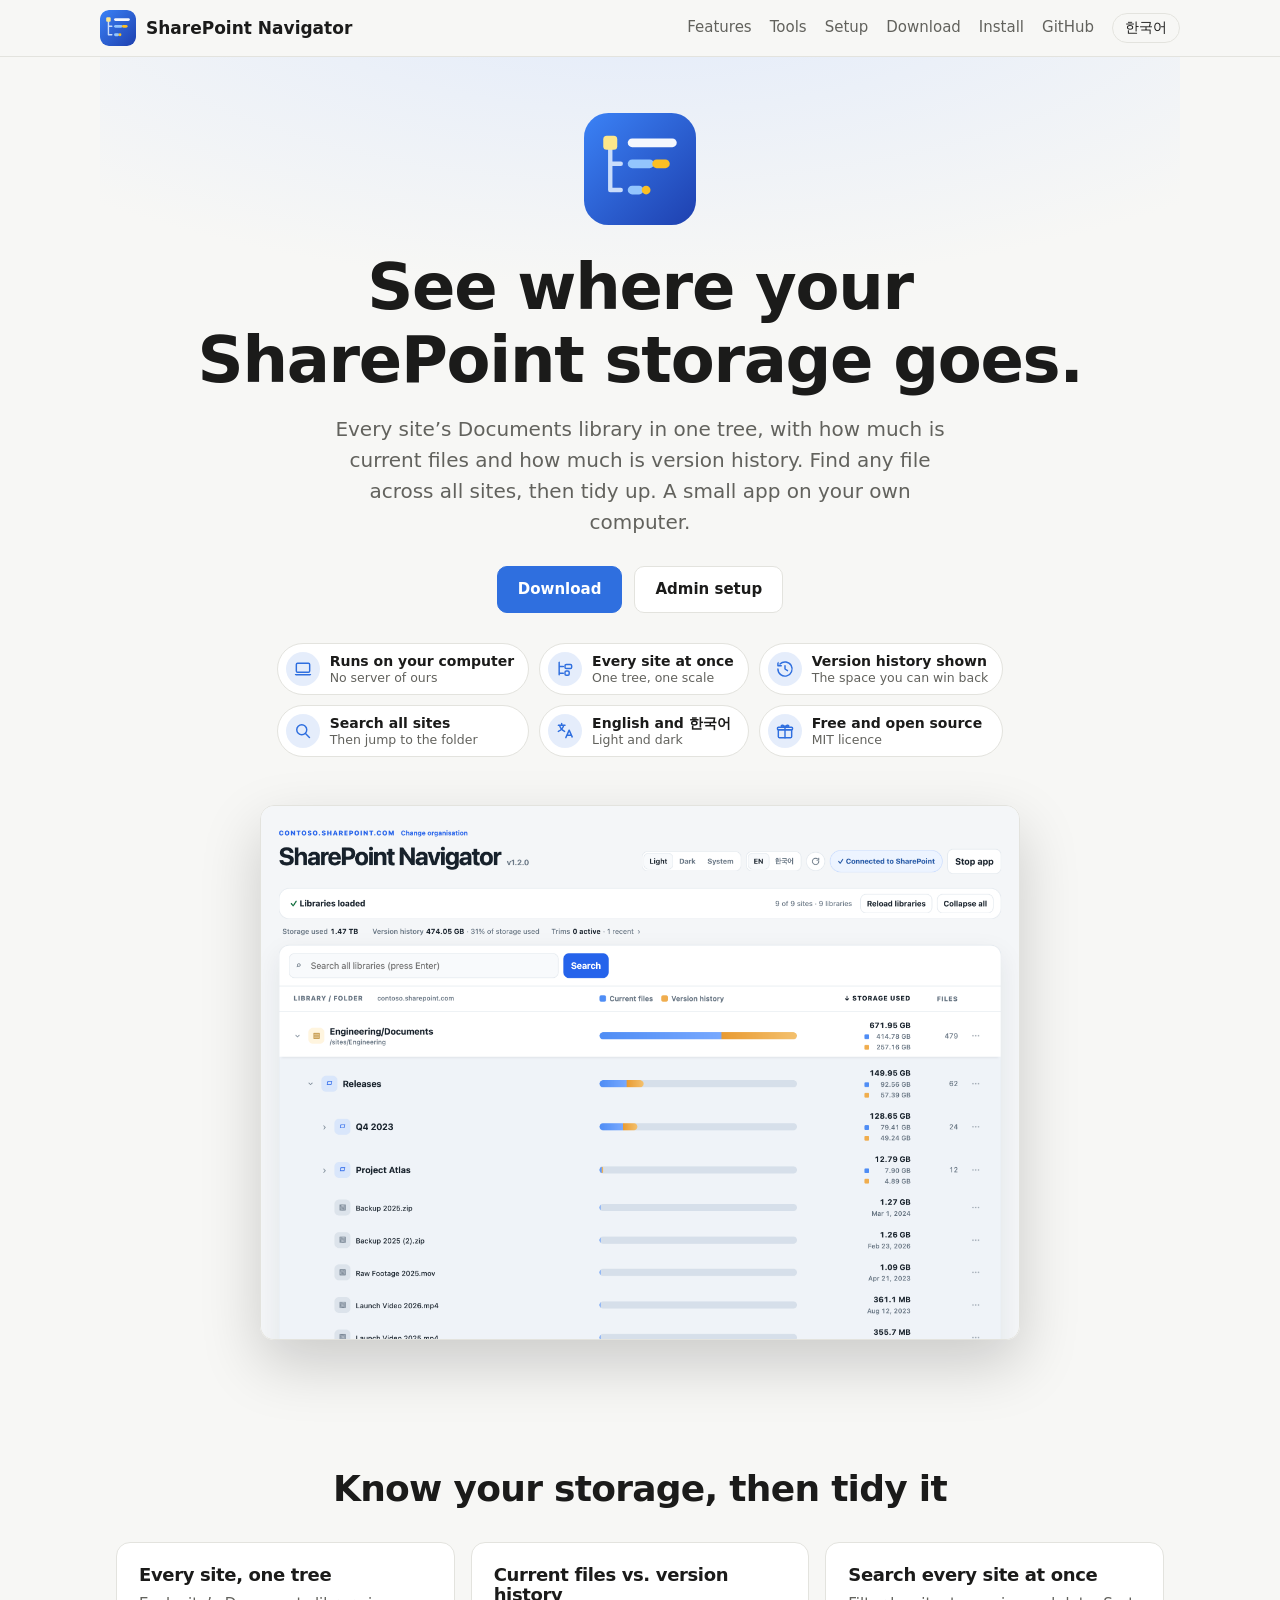
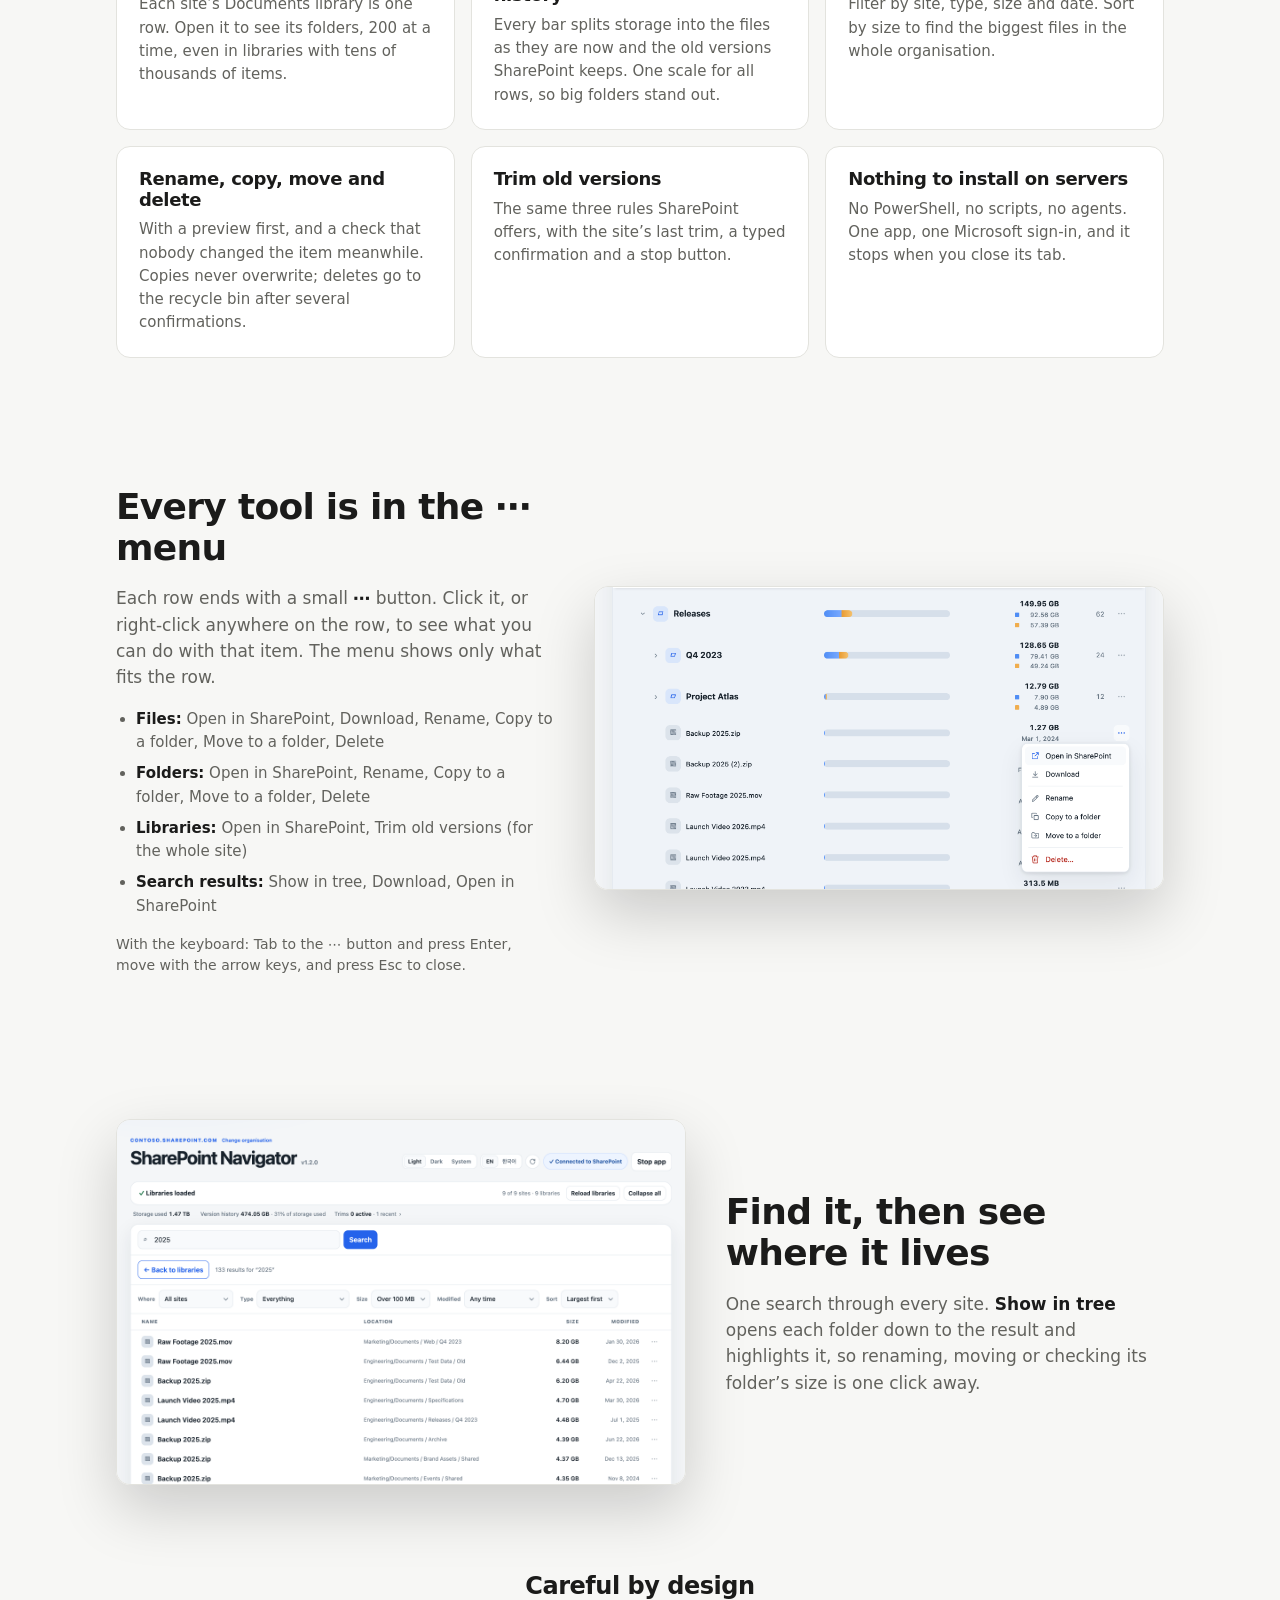
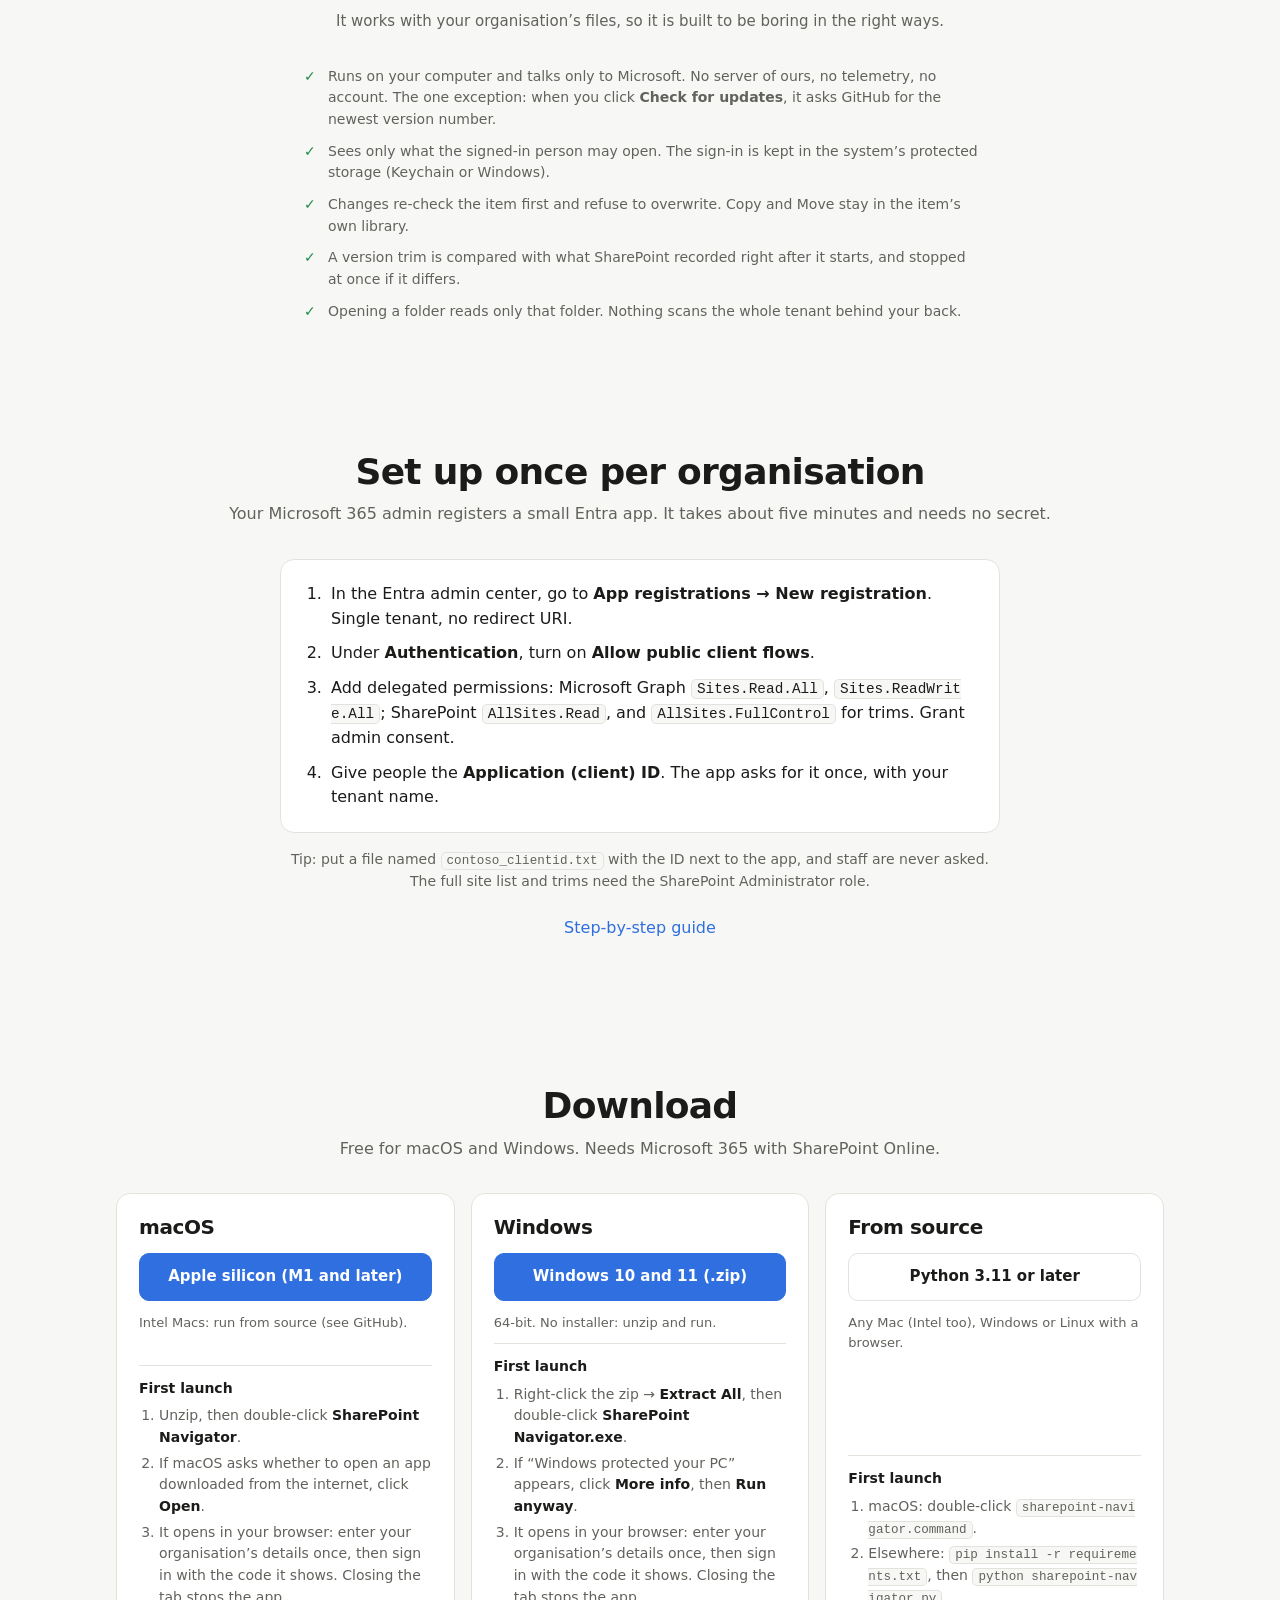
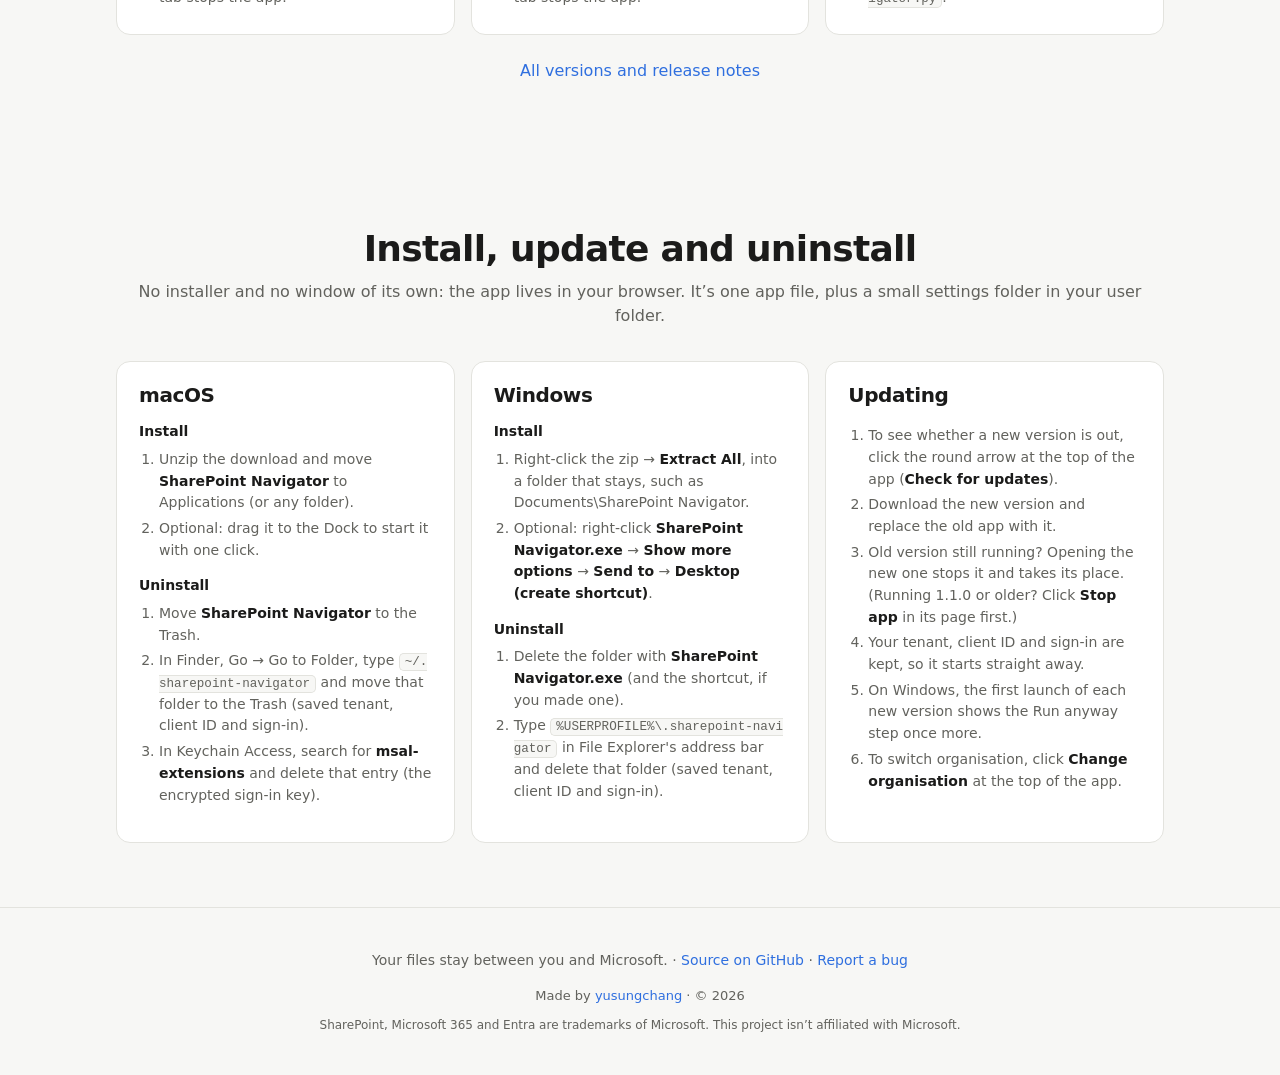
==== commit abf449c8: "Product page and README: macOS first launch as for a notarized app Wording as PDF Epsilon's: click O" ====
--- a/site/index.html
+++ b/site/index.html
@@ -177,7 +177,7 @@
             <h4 data-t="first.title">First launch</h4>
             <ol>
               <li data-t="first.mac1">Unzip, then double-click <b>SharePoint Navigator</b>.</li>
-              <li data-t="first.mac2">It’s signed and notarized by Apple, so it opens straight away.</li>
+              <li data-t="first.mac2">If macOS asks whether to open an app downloaded from the internet, click <b>Open</b>.</li>
               <li data-t="first.both">It opens in your browser: enter your organisation’s details once, then sign in with the code it shows. Closing the tab stops the app.</li>
             </ol>
           </div>
@@ -273,7 +273,7 @@
   <!-- Shown after a download link is clicked: the download starts, and this says what comes next. -->
   <dialog id="after" class="after">
     <h3 data-t="after.title">Your download has started</h3>
-    <p class="sub-left" data-t="after.text">The app isn’t signed with a paid certificate yet, so the first time you open it:</p>
+    <p class="sub-left" data-t="after.text">The first time you open it:</p>
     <div id="after-steps"></div>
     <form method="dialog"><button class="button primary" data-t="after.close">Got it</button></form>
   </dialog>
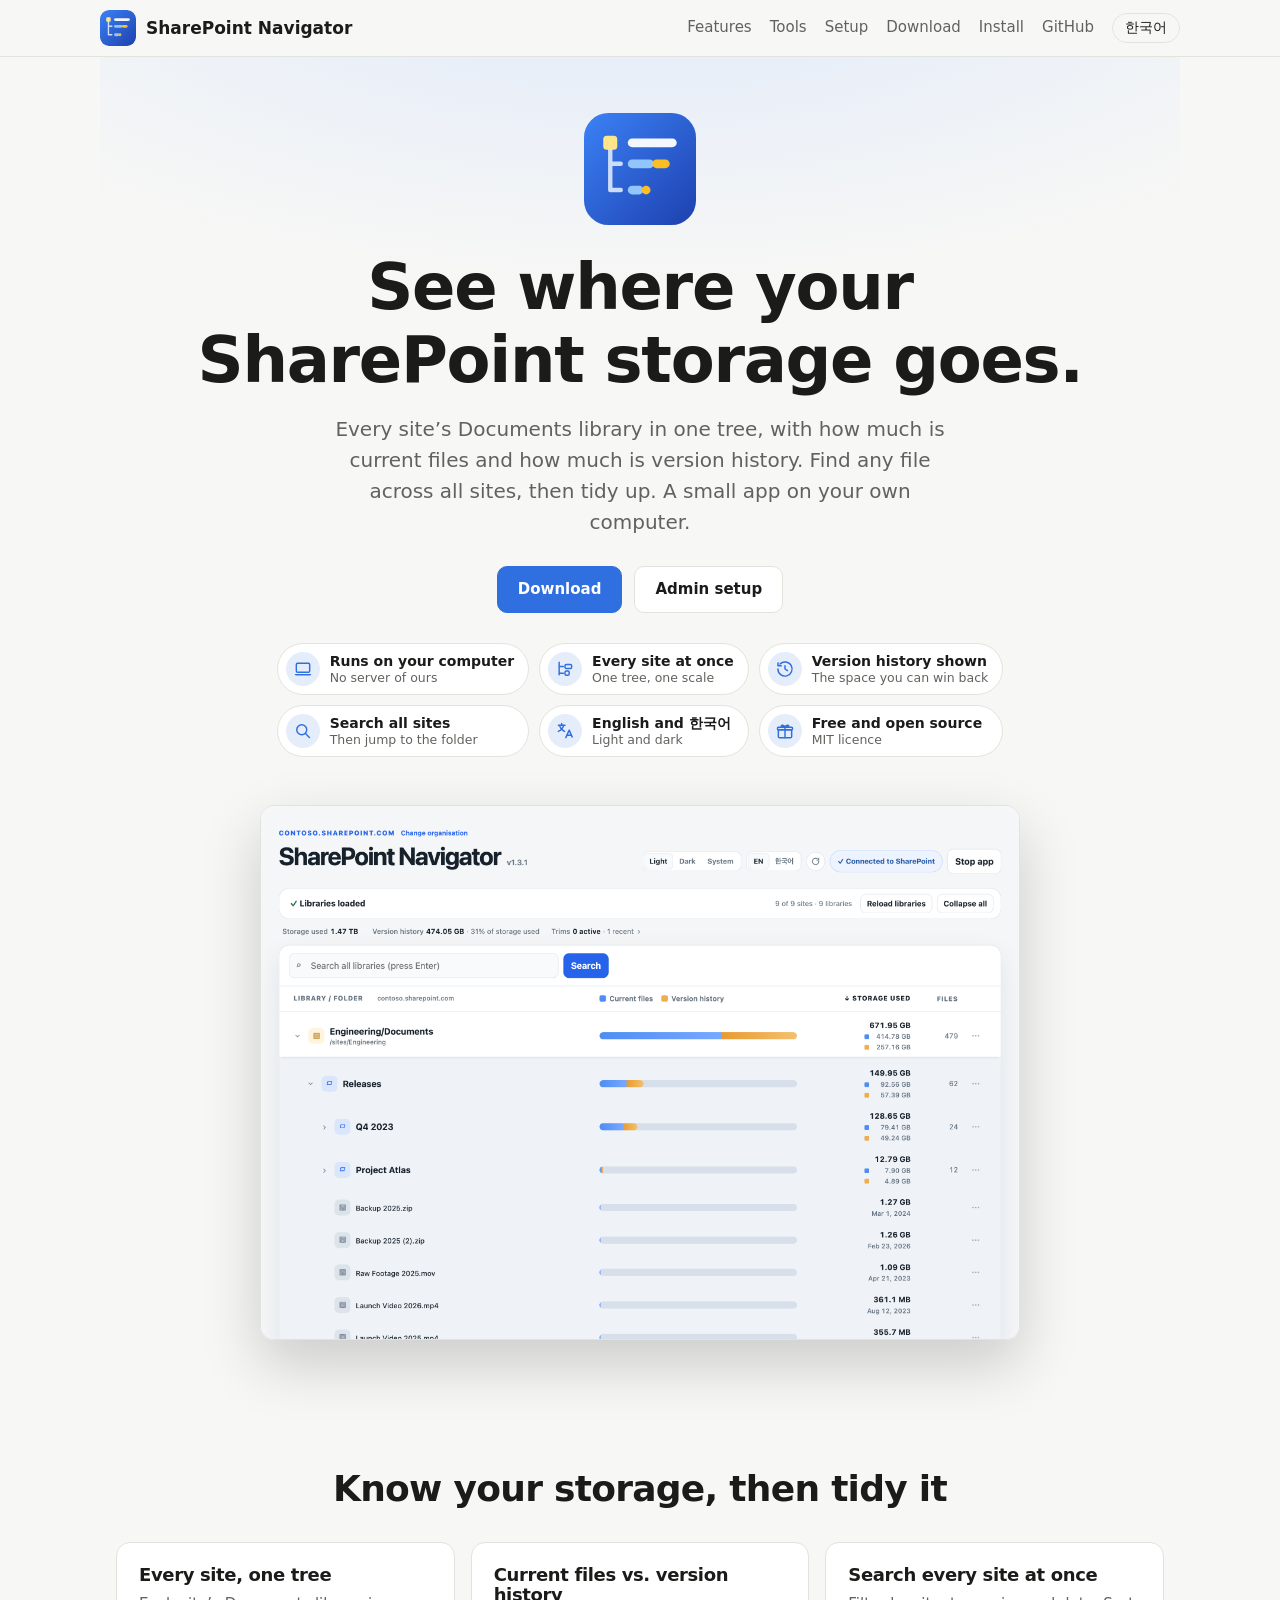
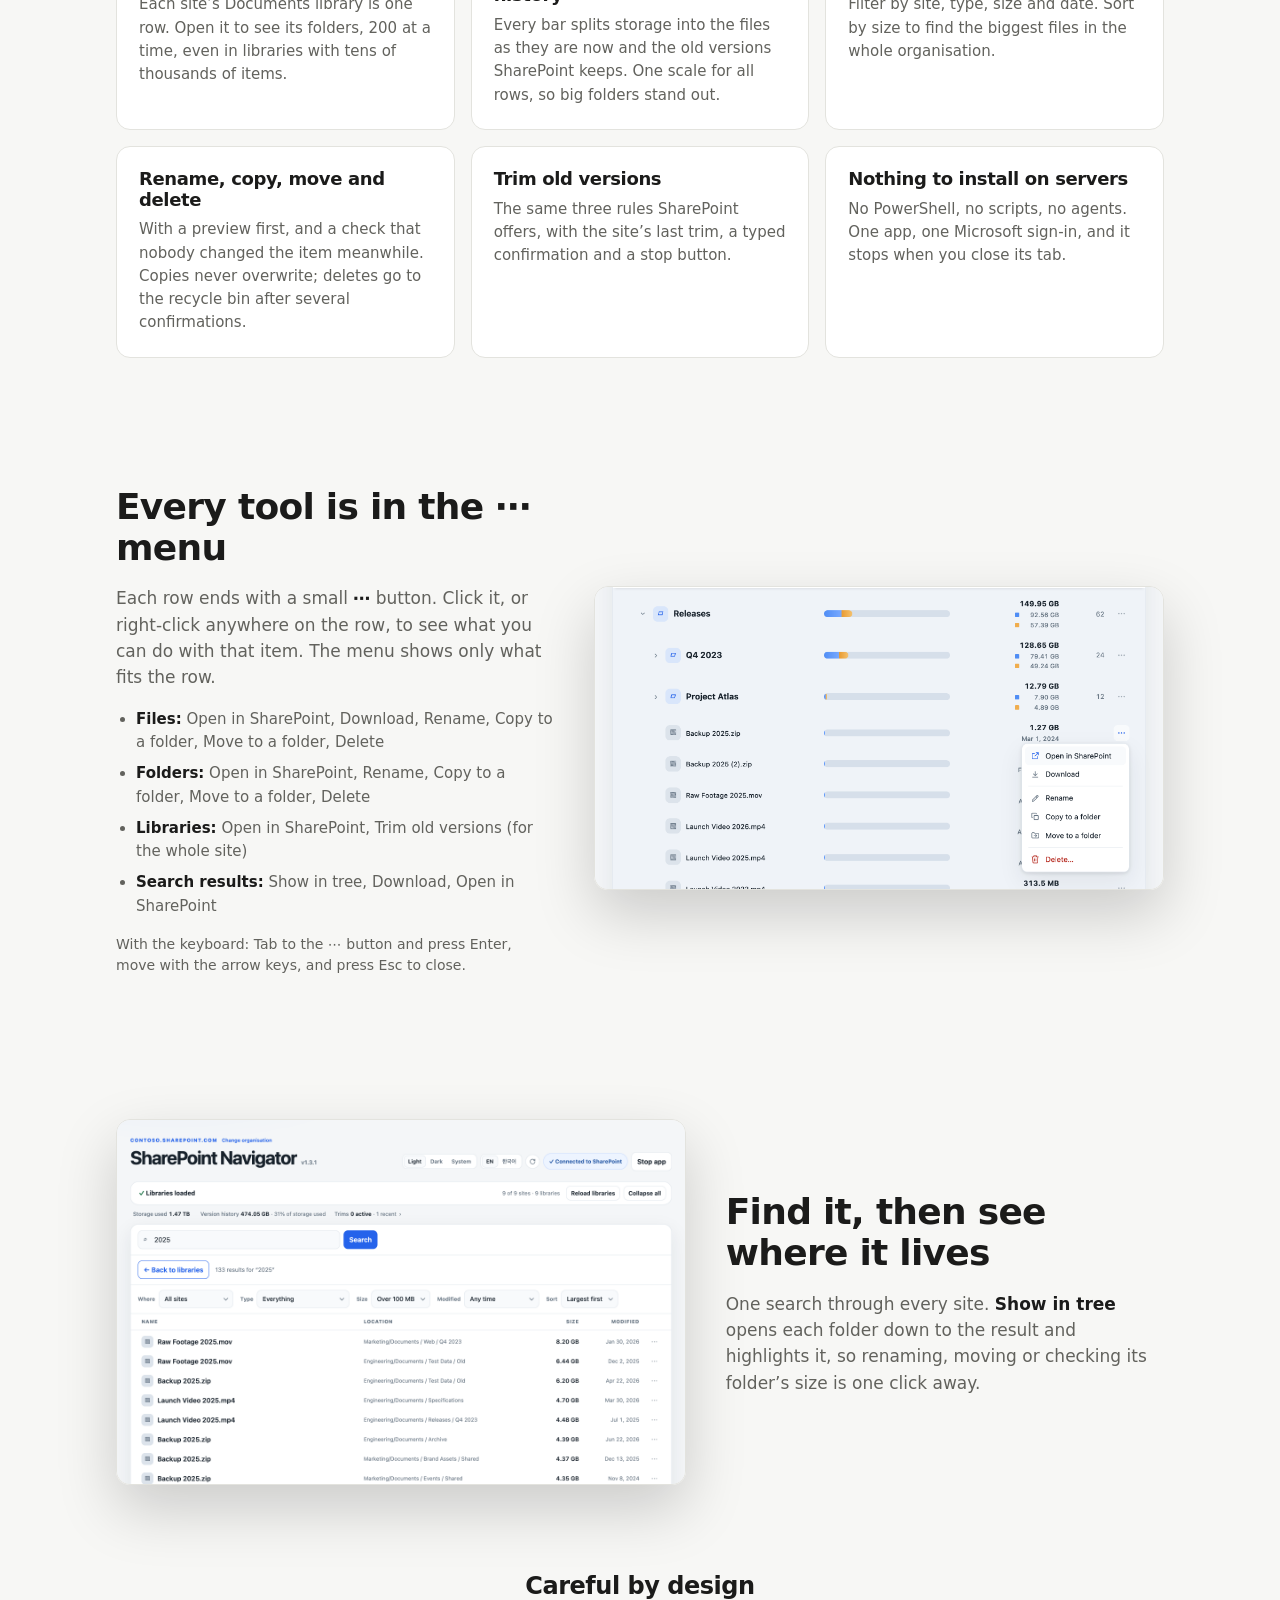
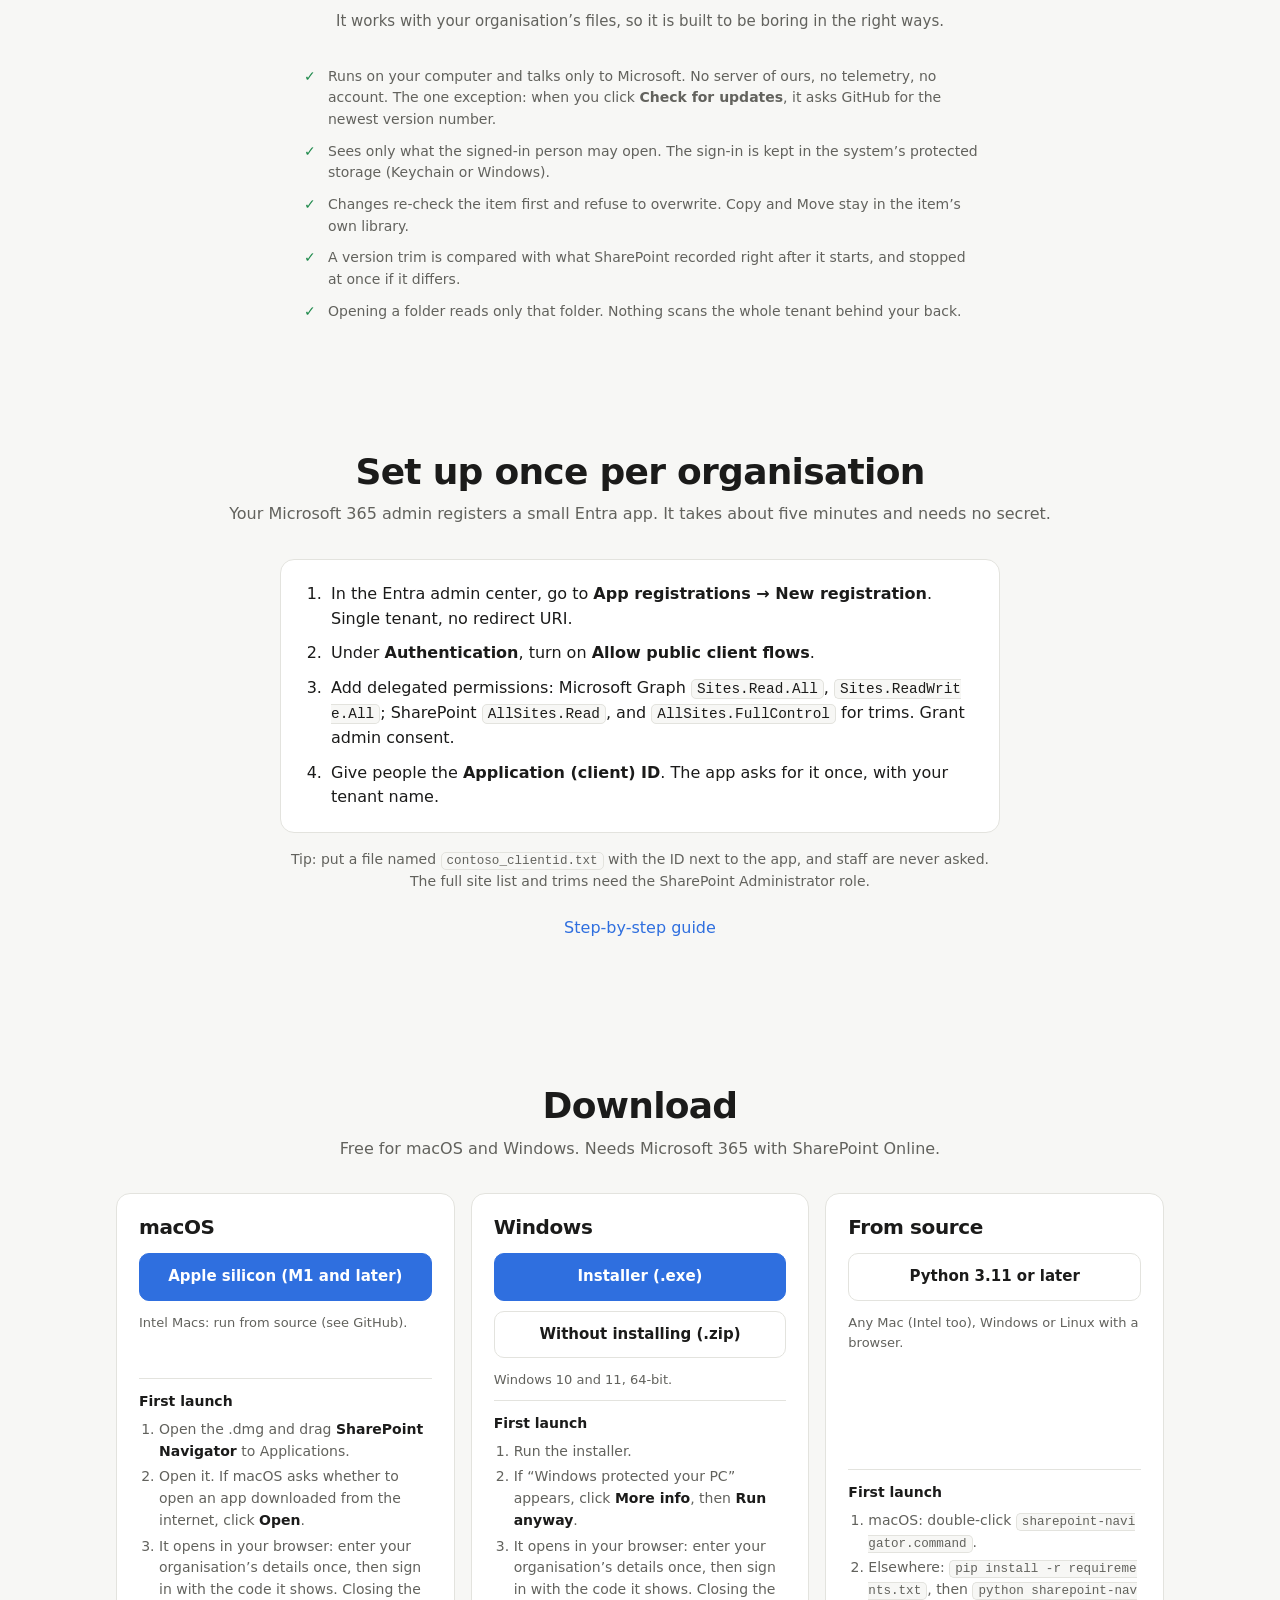
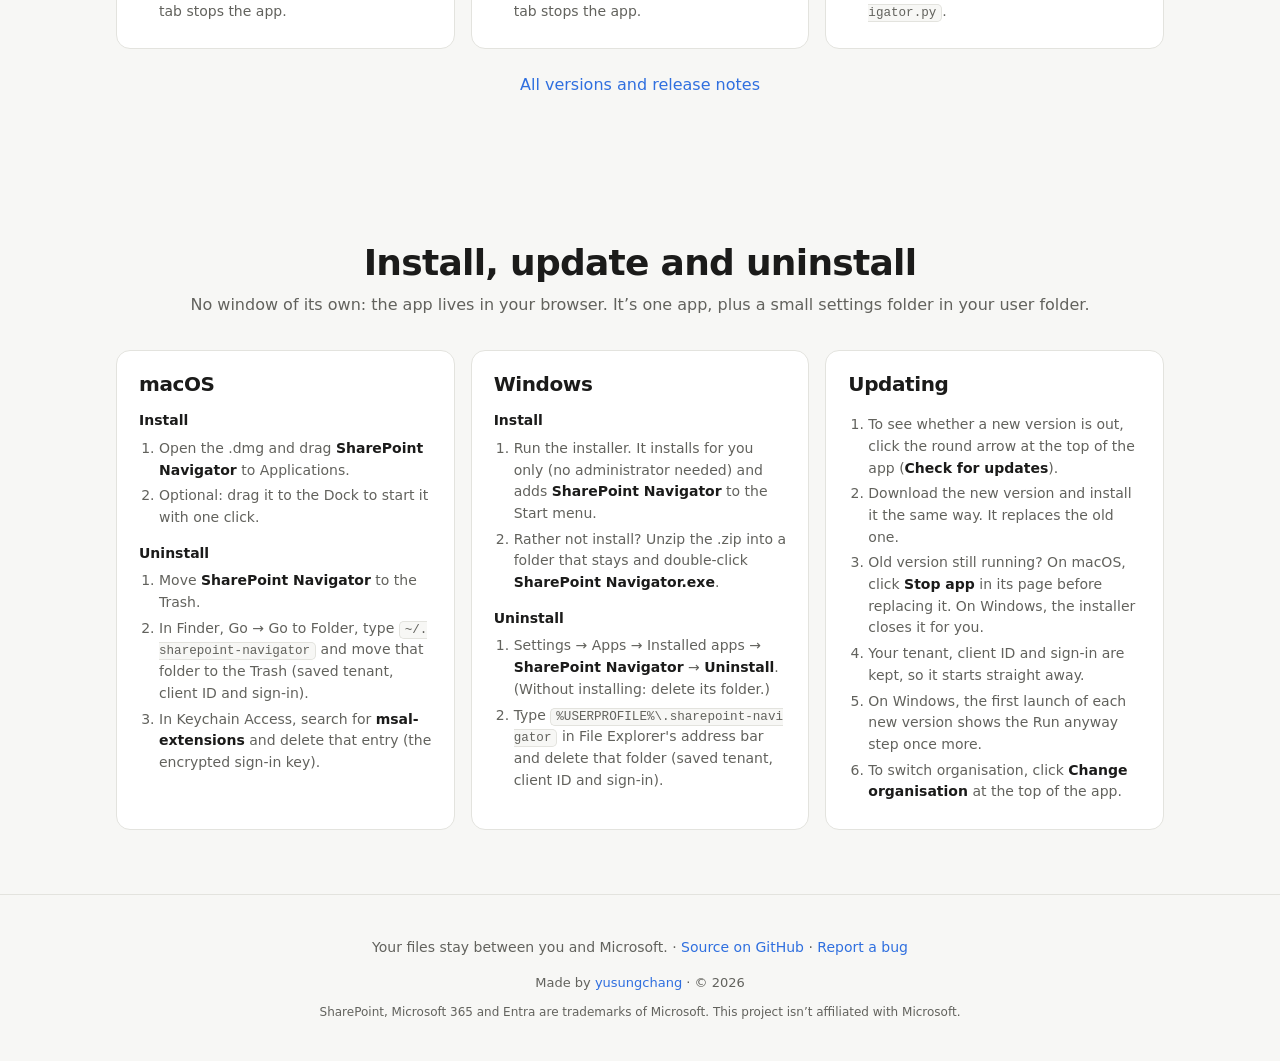
==== commit f012c81e: "1.4.0: macOS .dmg and Windows installer, as PDF Epsilon ships build_app.py puts the release files in" ====
--- a/site/index.html
+++ b/site/index.html
@@ -171,25 +171,32 @@
       <div class="platforms">
         <article id="mac">
           <h3>macOS</h3>
-          <a class="button primary dl" href="https://github.com/yusungchang/sharepoint-navigator/releases/latest/download/SharePoint-Navigator-macOS-AppleSilicon.zip" data-t="dl.mac">Apple silicon (M1 and later)</a>
+          <a class="button primary dl" href="https://github.com/yusungchang/sharepoint-navigator/releases/latest/download/SharePoint-Navigator-macOS-AppleSilicon.dmg" data-t="dl.mac">Apple silicon (M1 and later)</a>
           <p class="note" data-t="dl.macNote">Intel Macs: run from source (see GitHub).</p>
           <div class="steps" data-os="mac">
             <h4 data-t="first.title">First launch</h4>
             <ol>
-              <li data-t="first.mac1">Unzip, then double-click <b>SharePoint Navigator</b>.</li>
-              <li data-t="first.mac2">If macOS asks whether to open an app downloaded from the internet, click <b>Open</b>.</li>
+              <li data-t="first.mac1">Open the .dmg and drag <b>SharePoint Navigator</b> to Applications.</li>
+              <li data-t="first.mac2">Open it. If macOS asks whether to open an app downloaded from the internet, click <b>Open</b>.</li>
               <li data-t="first.both">It opens in your browser: enter your organisation’s details once, then sign in with the code it shows. Closing the tab stops the app.</li>
             </ol>
           </div>
         </article>
         <article id="windows">
           <h3>Windows</h3>
-          <a class="button primary dl" href="https://github.com/yusungchang/sharepoint-navigator/releases/latest/download/SharePoint-Navigator-Windows.zip" data-t="dl.win">Windows 10 and 11 (.zip)</a>
-          <p class="note" data-t="dl.winNote">64-bit. No installer: unzip and run.</p>
+          <a class="button primary dl" href="https://github.com/yusungchang/sharepoint-navigator/releases/latest/download/SharePoint-Navigator-Windows-Setup.exe" data-t="dl.win">Installer (.exe)</a>
+          <a class="button dl" href="https://github.com/yusungchang/sharepoint-navigator/releases/latest/download/SharePoint-Navigator-Windows.zip" data-t="dl.winZip">Without installing (.zip)</a>
+          <p class="note" data-t="dl.winNote">Windows 10 and 11, 64-bit.</p>
           <div class="steps" data-os="windows">
             <h4 data-t="first.title">First launch</h4>
             <ol>
-              <li data-t="first.win1">Right-click the zip → <b>Extract All</b>, then double-click <b>SharePoint Navigator.exe</b>.</li>
+              <li data-t="first.win1">Run the installer.</li>
+              <li data-t="first.win2">If “Windows protected your PC” appears, click <b>More info</b>, then <b>Run anyway</b>.</li>
+              <li data-t="first.both">It opens in your browser: enter your organisation’s details once, then sign in with the code it shows. Closing the tab stops the app.</li>
+            </ol>
+            <!-- Not shown on the card: the download dialog uses these steps for the .zip. -->
+            <ol data-variant="zip" hidden>
+              <li data-t="first.winZip">Right-click the zip → <b>Extract All</b>, into a folder that stays, then double-click <b>SharePoint Navigator.exe</b>.</li>
               <li data-t="first.win2">If “Windows protected your PC” appears, click <b>More info</b>, then <b>Run anyway</b>.</li>
               <li data-t="first.both">It opens in your browser: enter your organisation’s details once, then sign in with the code it shows. Closing the tab stops the app.</li>
             </ol>
@@ -214,14 +221,14 @@
     <!-- Install, update, uninstall: there is no installer, so these are plain file steps. -->
     <section id="install" class="install">
       <h2 data-t="inst.title">Install, update and uninstall</h2>
-      <p class="sub" data-t="inst.sub">No installer and no window of its own: the app lives in your browser. It’s one app file, plus a small settings folder in your user folder.</p>
+      <p class="sub" data-t="inst.sub">No window of its own: the app lives in your browser. It’s one app, plus a small settings folder in your user folder.</p>
       <div class="platforms">
         <article>
           <h3>macOS</h3>
           <div class="steps">
             <h4 data-t="inst.install">Install</h4>
             <ol>
-              <li data-t="inst.mac1">Unzip the download and move <b>SharePoint Navigator</b> to Applications (or any folder).</li>
+              <li data-t="inst.mac1">Open the .dmg and drag <b>SharePoint Navigator</b> to Applications.</li>
               <li data-t="inst.mac2">Optional: drag it to the Dock to start it with one click.</li>
             </ol>
             <h4 data-t="inst.uninstall">Uninstall</h4>
@@ -237,12 +244,12 @@
           <div class="steps">
             <h4 data-t="inst.install">Install</h4>
             <ol>
-              <li data-t="inst.win1">Right-click the zip → <b>Extract All</b>, into a folder that stays, such as Documents\SharePoint Navigator.</li>
-              <li data-t="inst.win2">Optional: right-click <b>SharePoint Navigator.exe</b> → <b>Show more options</b> → <b>Send to</b> → <b>Desktop (create shortcut)</b>.</li>
+              <li data-t="inst.win1">Run the installer. It installs for you only (no administrator needed) and adds <b>SharePoint Navigator</b> to the Start menu.</li>
+              <li data-t="inst.win2">Rather not install? Unzip the .zip into a folder that stays and double-click <b>SharePoint Navigator.exe</b>.</li>
             </ol>
             <h4 data-t="inst.uninstall">Uninstall</h4>
             <ol>
-              <li data-t="inst.win3">Delete the folder with <b>SharePoint Navigator.exe</b> (and the shortcut, if you made one).</li>
+              <li data-t="inst.win3">Settings → Apps → Installed apps → <b>SharePoint Navigator</b> → <b>Uninstall</b>. (Without installing: delete its folder.)</li>
               <li data-t="inst.win4">Type <code>%USERPROFILE%\.sharepoint-navigator</code> in File Explorer's address bar and delete that folder (saved tenant, client ID and sign-in).</li>
             </ol>
           </div>
@@ -252,8 +259,8 @@
           <div class="steps">
             <ol>
               <li data-t="inst.up0">To see whether a new version is out, click the round arrow at the top of the app (<b>Check for updates</b>).</li>
-              <li data-t="inst.up1">Download the new version and replace the old app with it.</li>
-              <li data-t="inst.up1b">Old version still running? Opening the new one stops it and takes its place. (Running 1.1.0 or older? Click <b>Stop app</b> in its page first.)</li>
+              <li data-t="inst.up1">Download the new version and install it the same way. It replaces the old one.</li>
+              <li data-t="inst.up1b">Old version still running? On macOS, click <b>Stop app</b> in its page before replacing it. On Windows, the installer closes it for you.</li>
               <li data-t="inst.up2">Your tenant, client ID and sign-in are kept, so it starts straight away.</li>
               <li data-t="inst.up3">On Windows, the first launch of each new version shows the Run anyway step once more.</li>
               <li data-t="inst.up4">To switch organisation, click <b>Change organisation</b> at the top of the app.</li>
